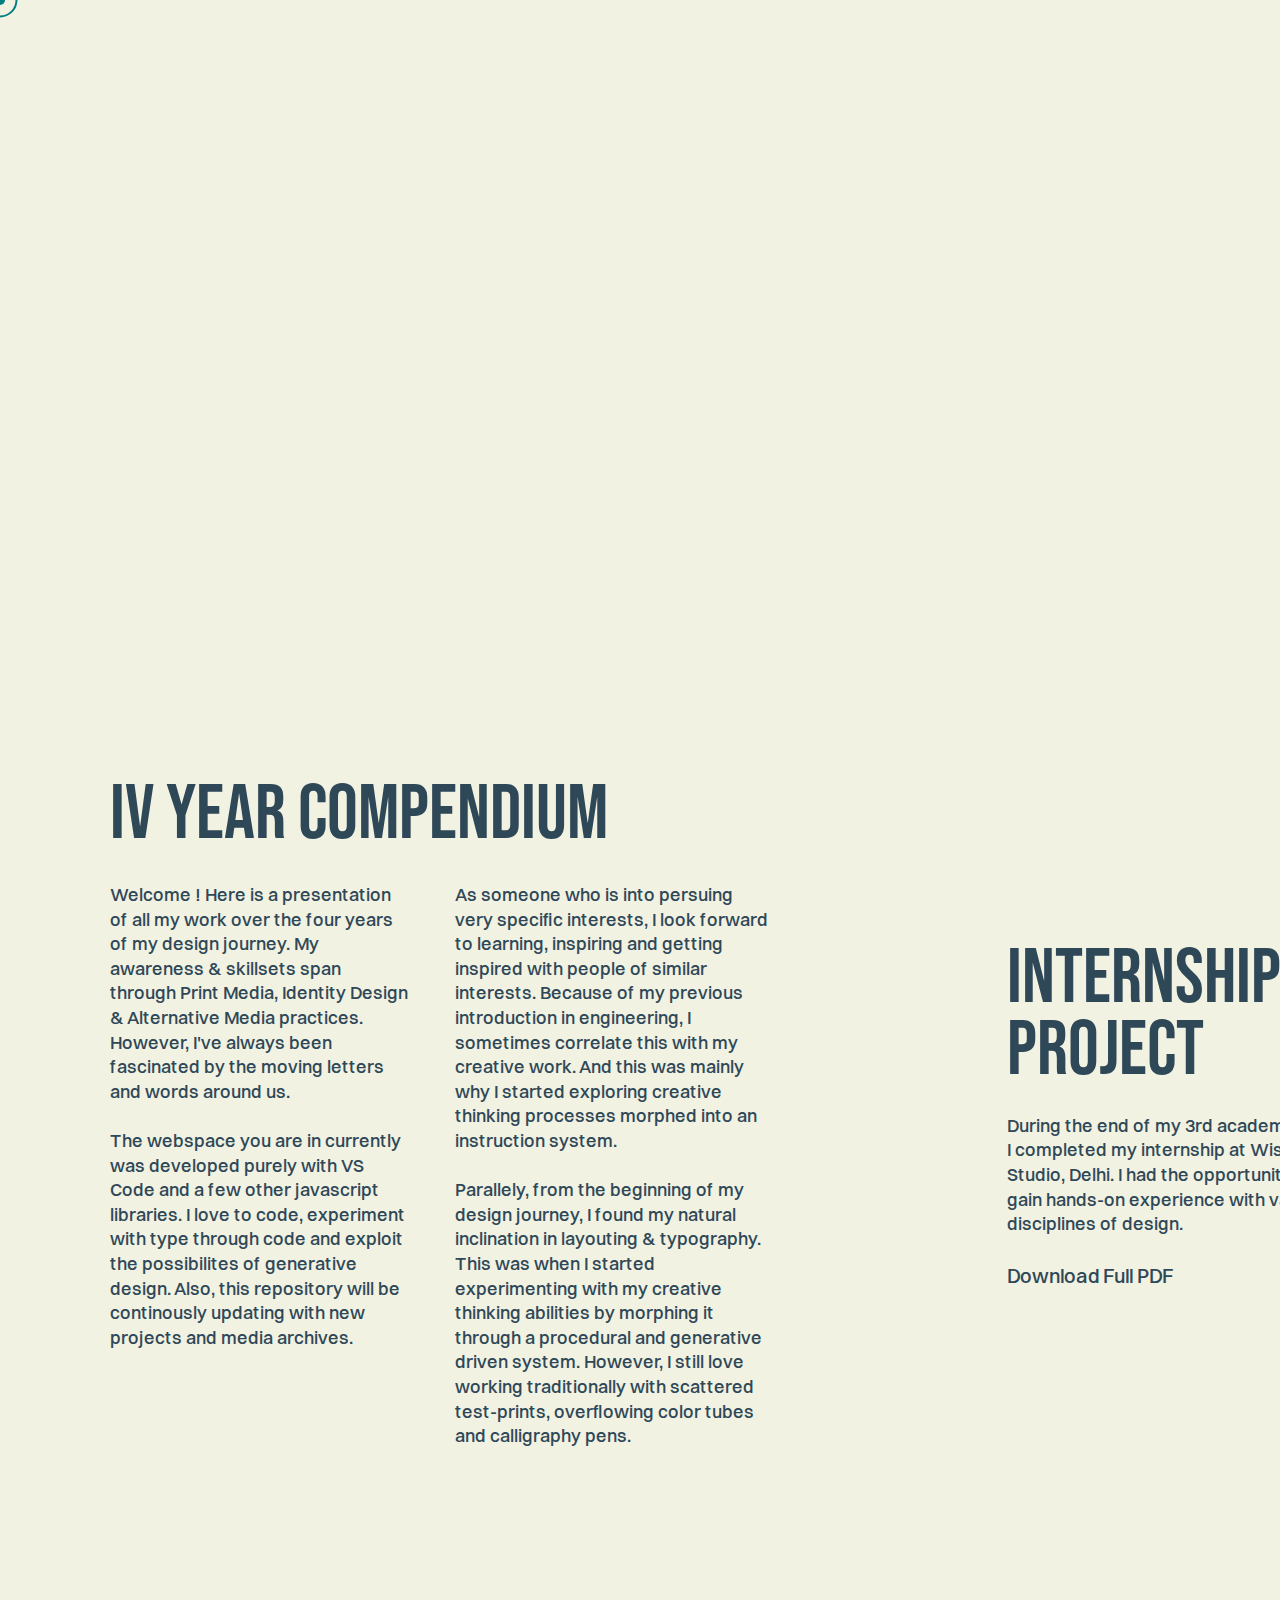
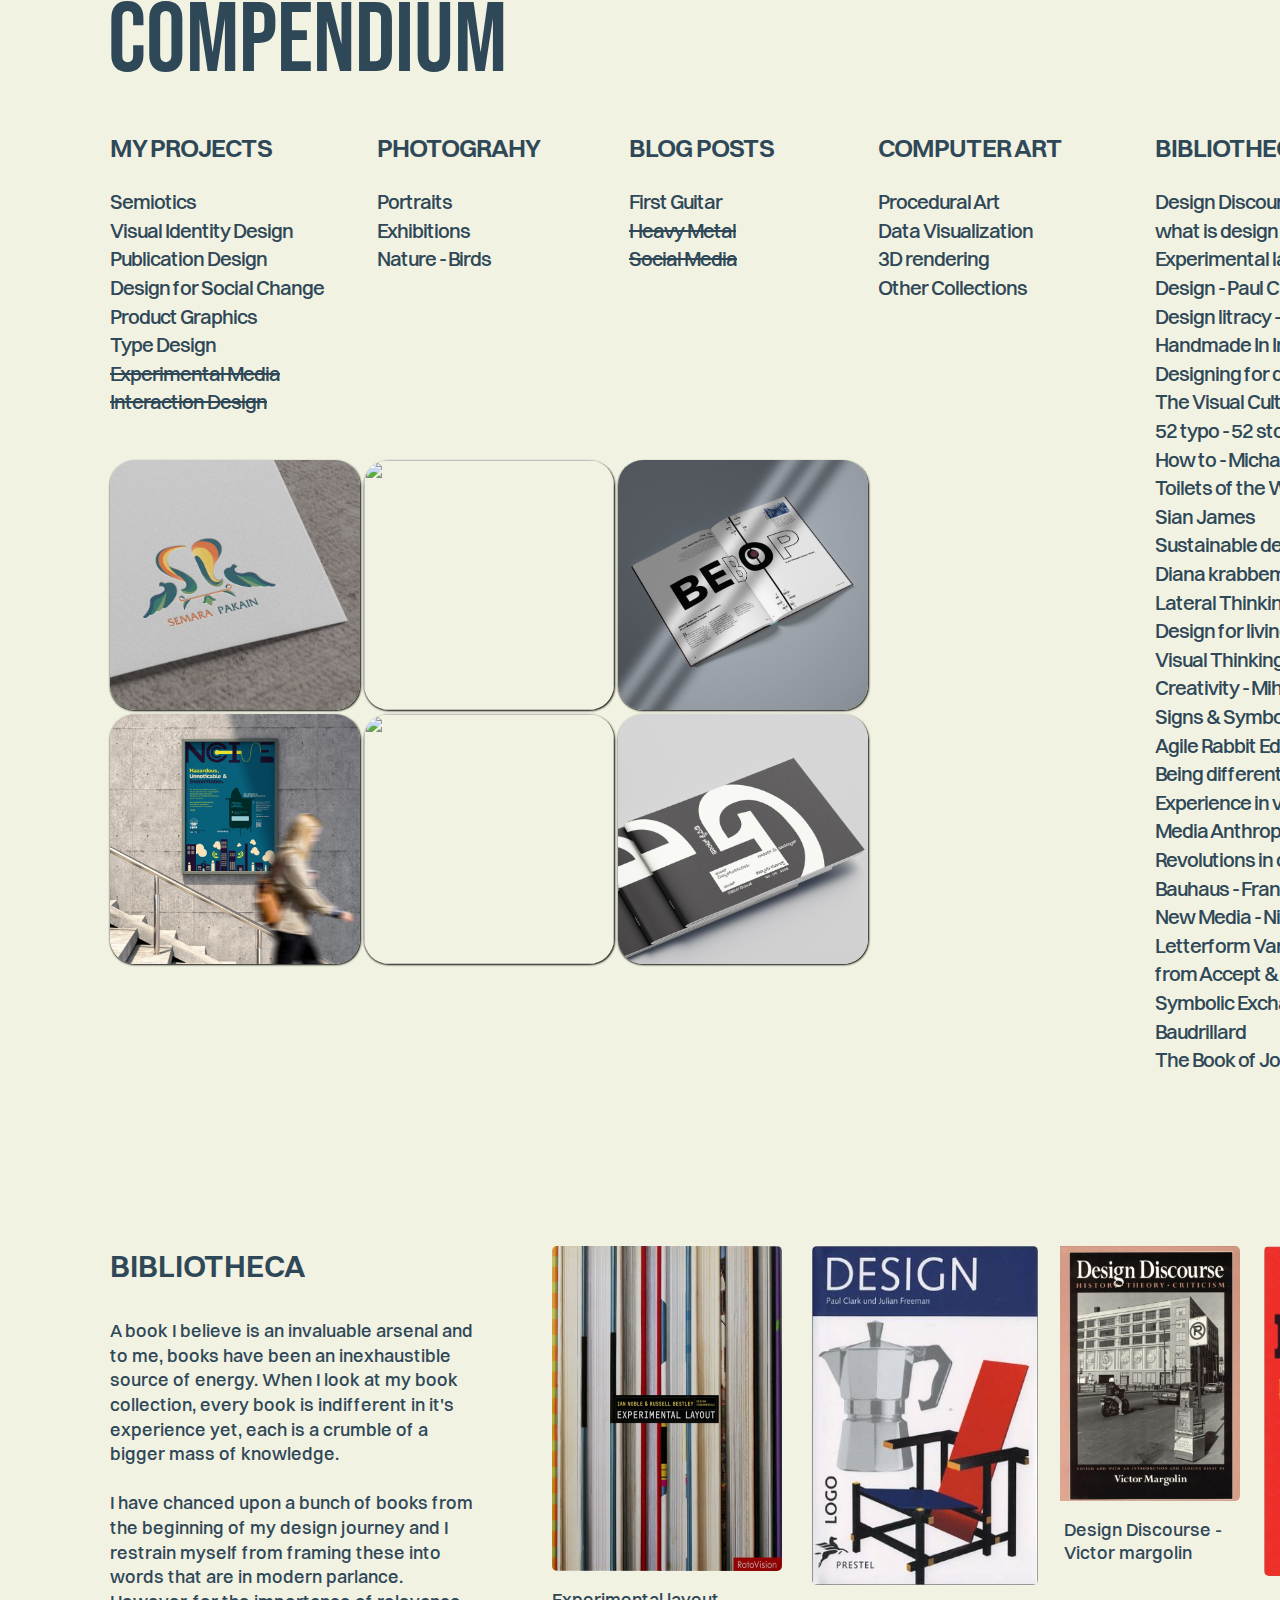
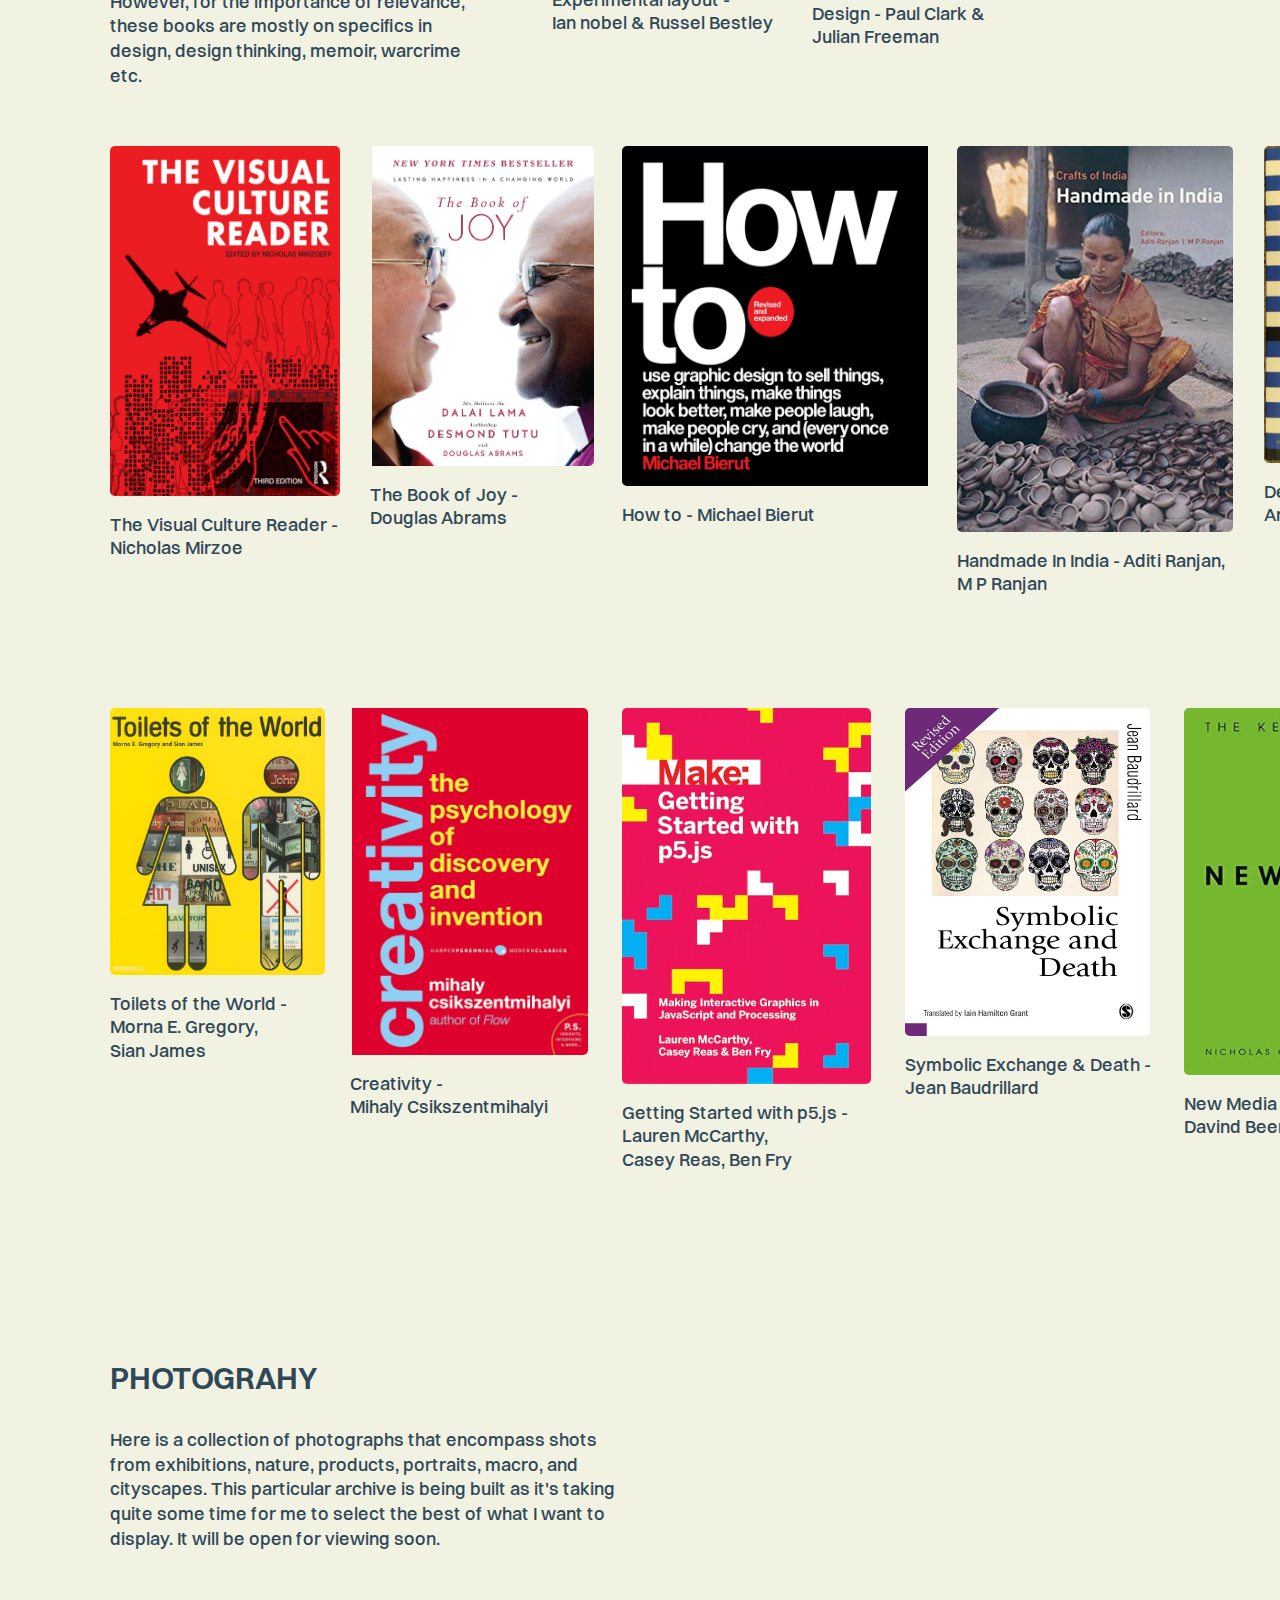
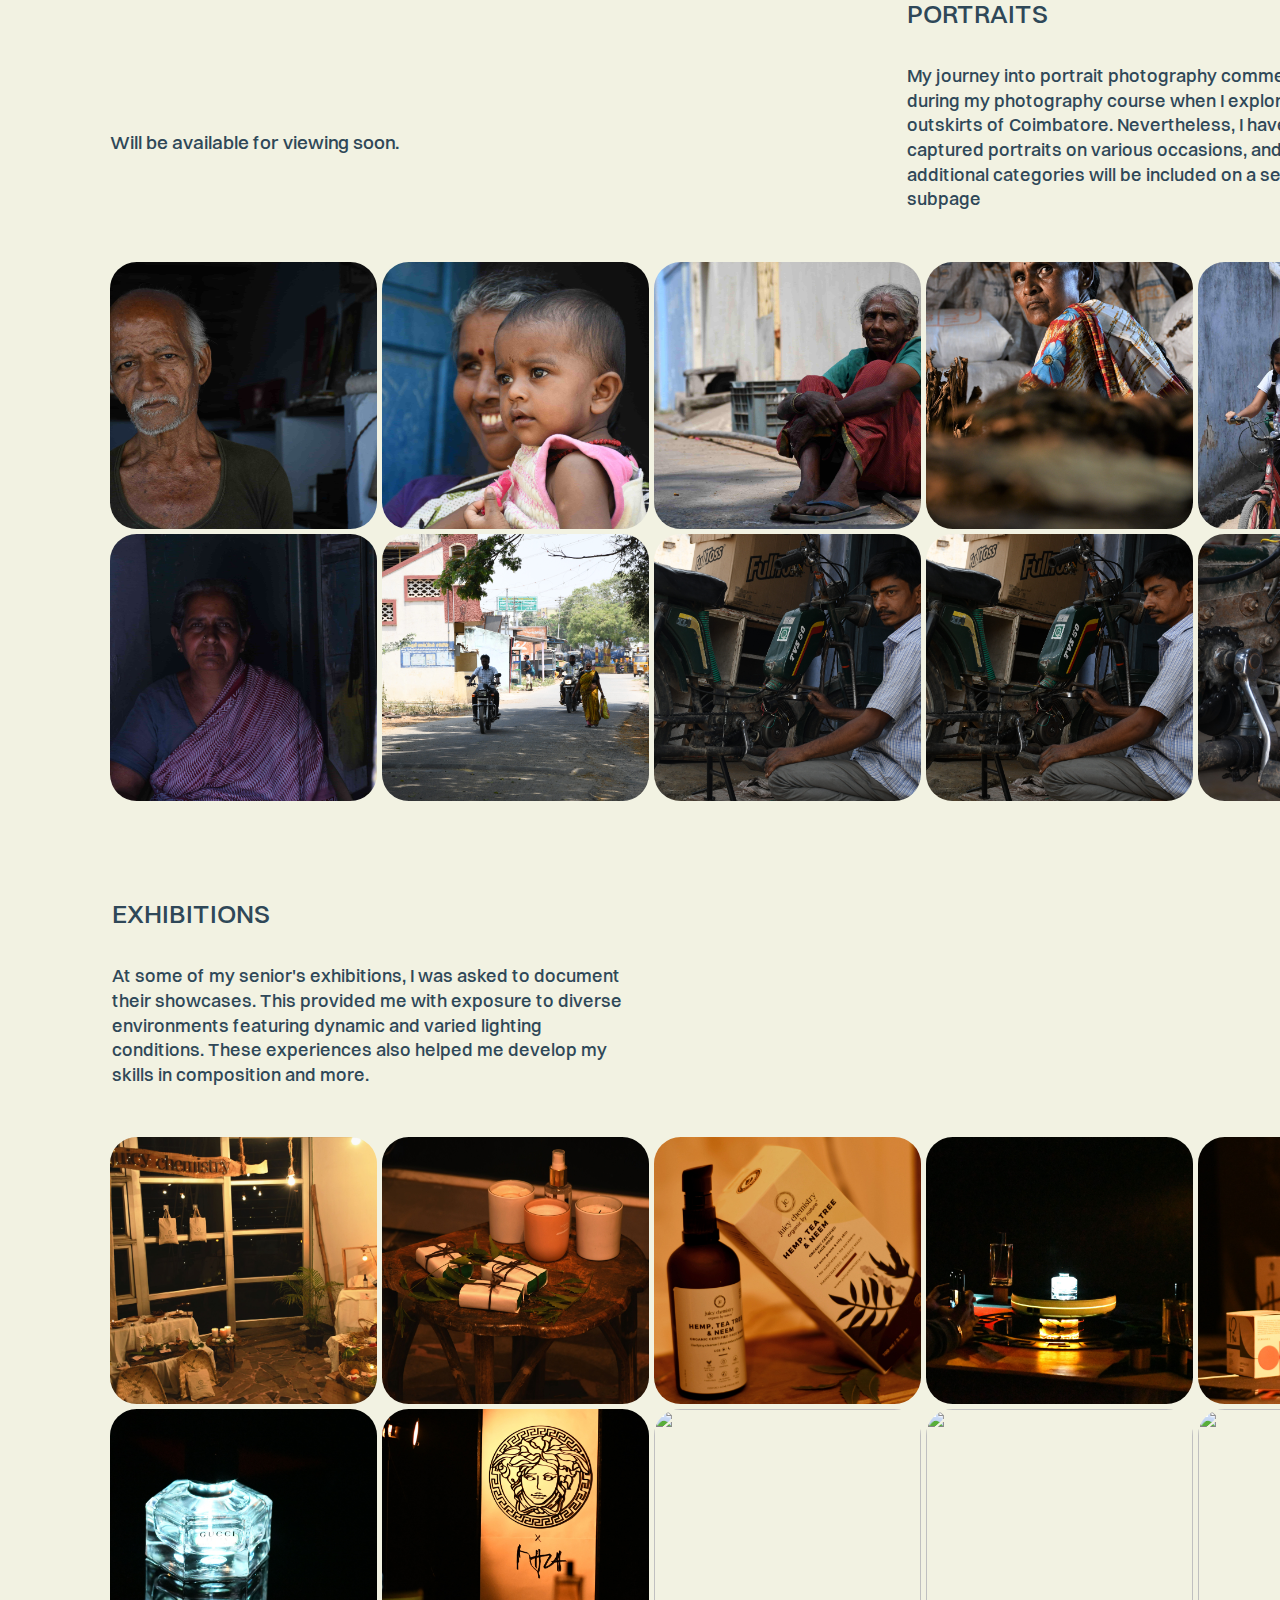
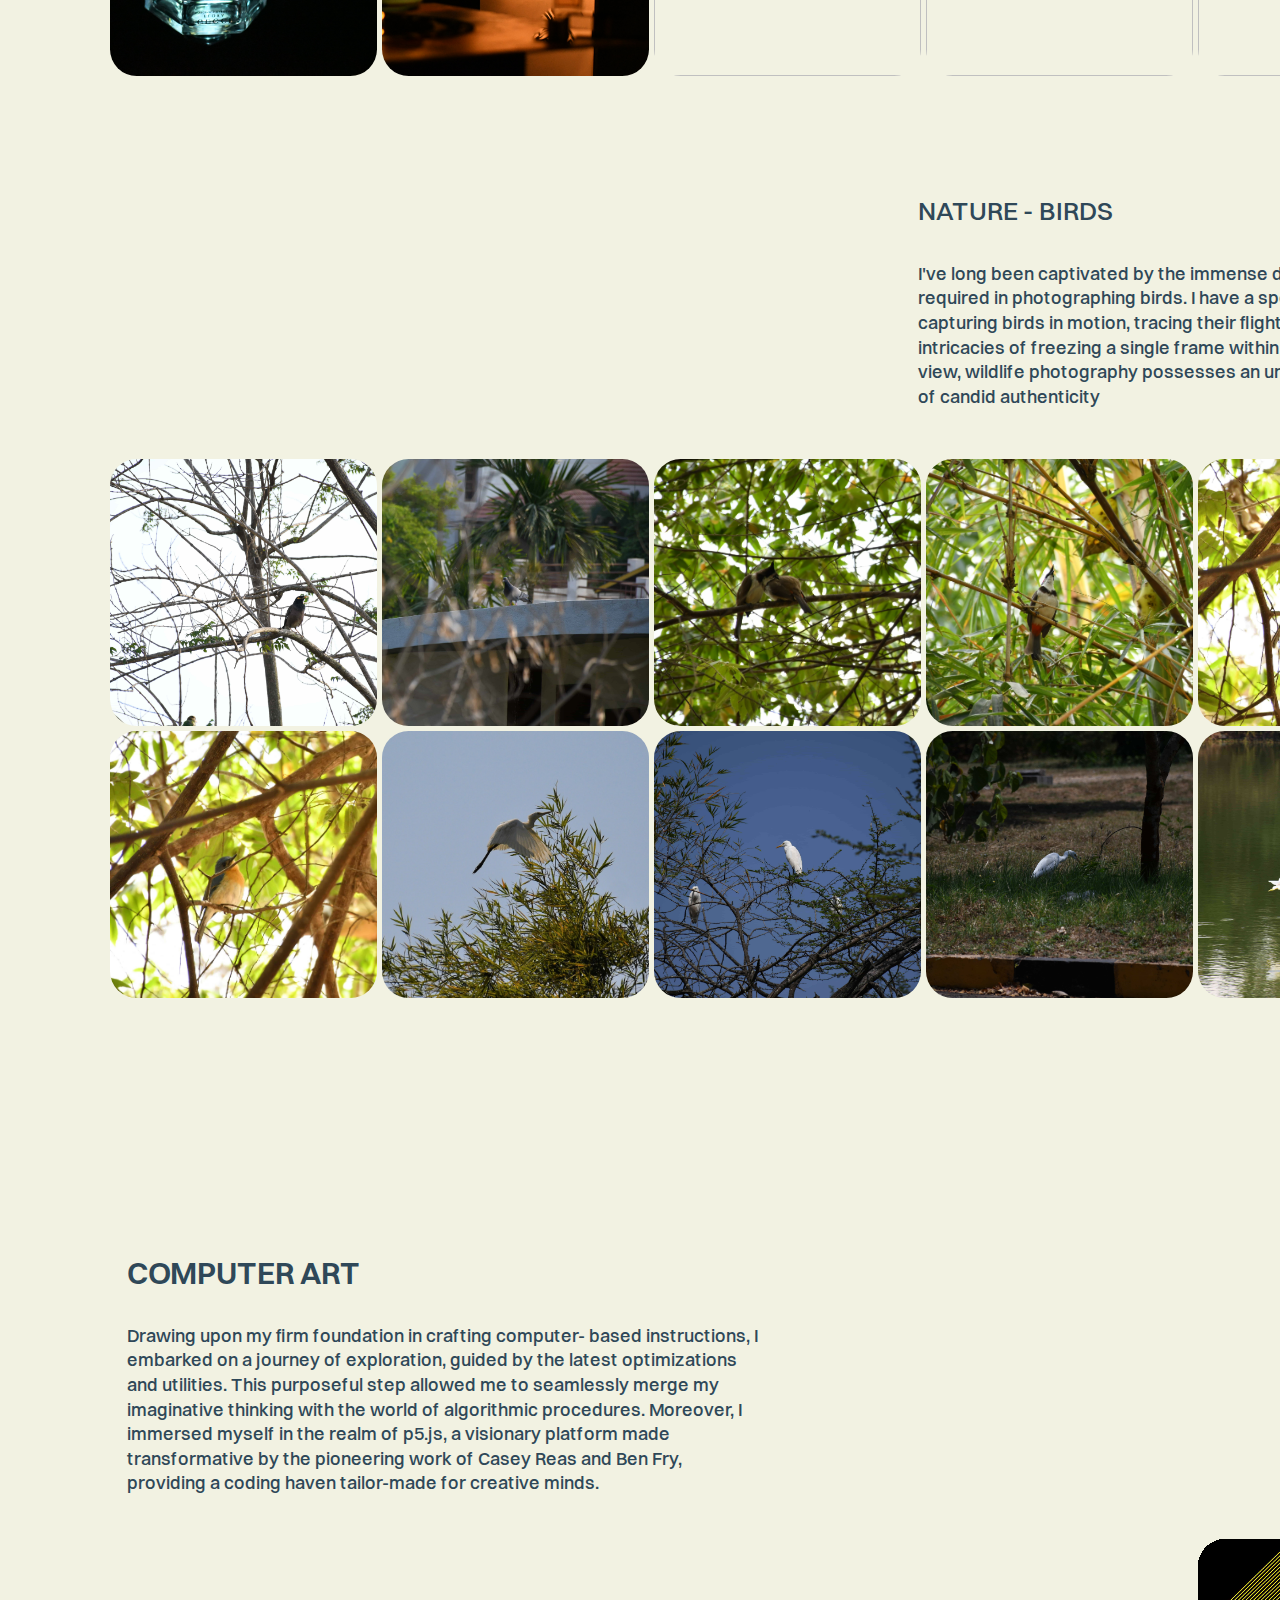
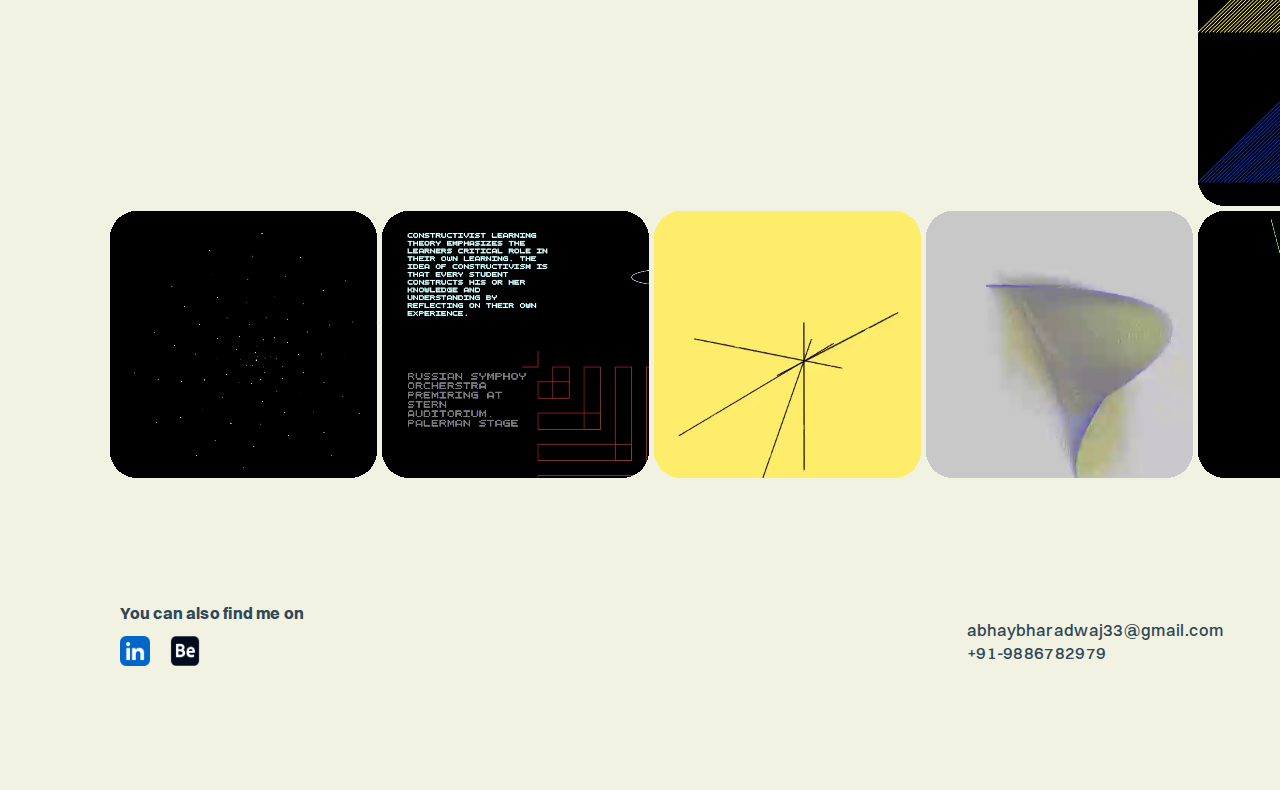
==== index.html @ 90c38d6e "gumroad" ====
<!DOCTYPE html>
<html lang="en" class="lenis lenis-smooth">
<head>
    <meta charset="UTF-8">
    <meta name="viewport" content="width=device-width, initial-scale=1.0">
    <script type = "text/javascript" src = "/oldroom/libraries/p5.min.js"></script>
    <script type = "text/javascript" src = "/oldroom/libraries/p5.gui.js"></script>
    <script type = "text/javascript" src = "/oldroom/libraries/p5.js"></script>
    <link rel="preconnect" href="https://fonts.googleapis.com">
    <link rel="stylesheet" href="styles.css">
    <link rel="preconnect" href="https://fonts.gstatic.com" crossorigin>
    <link href="https://fonts.googleapis.com/css2?family=Oswald:wght@200&display=swap" rel="stylesheet">
    <link href="https://fonts.googleapis.com/css2?family=JetBrains+Mono:wght@300&display=swap" rel="stylesheet">
    <link rel="preconnect" href="https://fonts.googleapis.com">
    <link rel="preconnect" href="https://fonts.gstatic.com" crossorigin>
    <link href="https://fonts.googleapis.com/css2?family=Oswald&family=Quicksand:wght@400&display=swap" rel="stylesheet">    
    <link rel="preconnect" href="https://fonts.googleapis.com">
    <link rel="preconnect" href="https://fonts.gstatic.com" crossorigin>
    <link href="https://fonts.googleapis.com/css2?family=Source+Code+Pro:wght@400&display=swap" rel="stylesheet">
    <link href="https://fonts.googleapis.com/css2?family=Bebas+Neue&display=swap" rel="stylesheet">
    <link rel="preconnect" href="https://fonts.googleapis.com">
    <link rel="preconnect" href="https://fonts.gstatic.com" crossorigin>
    <link href="https://fonts.googleapis.com/css2?family=Abel&display=swap" rel="stylesheet">
    <link rel="preconnect" href="https://fonts.googleapis.com">
    <link rel="preconnect" href="https://fonts.gstatic.com" crossorigin>
    <link href="https://db.onlinewebfonts.com/c/05663321f7477456a65e0c363c777377?family=Avenir+35+Light" rel="stylesheet" type="text/css"/>
    <link href="https://fonts.googleapis.com/css2?family=Montserrat&display=swap" rel="stylesheet">
   <!-- <script src="https://cdnjs.cloudflare.com/ajax/libs/gsap/3.12.2/gsap.min.js"></script> -->
   <!-- <script src="https://cdnjs.cloudflare.com/ajax/libs/gsap/3.12.2/ScrollTrigger.min.js"></script> -->
   <!-- <script src="https://unpkg.com/split-type"></script> -->
  <!--  <script src="/advance.js"></script> -->
   
  <script src="https://cdnjs.cloudflare.com/ajax/libs/gsap/3.12.2/gsap.min.js" integrity="sha256-78hcfrFBgZcXzaADNISoSxyJDROwLjVaL+x51CSyDno=" crossorigin="anonymous"></script>
  <script src="https://cdnjs.cloudflare.com/ajax/libs/gsap/3.12.2/ScrollTrigger.min.js" integrity="sha256-ZfbBN0iwyNj56r0Dc6EwrCk7Pxa/NKqpRtlTmANyuTI=" crossorigin="anonymous"></script>
  <script src="https://unpkg.com/split-type@0.3.3/umd/index.min.js" integrity="sha256-OmZnkcU7M8z8C9pRsfZoP8drNRQOxQYPPGvI1ann+7Q=" crossorigin="anonymous"></script>
  <script src="https://cdn.jsdelivr.net/gh/studio-freight/lenis@1.0.19/bundled/lenis.min.js" integrity="sha384-1WGQkFnxW1xGT/hA+gFwSPtqEcYgEcv19oBIue7bnFPZo4zeeFhqBLWXwL7IBkY9" crossorigin="anonymous"></script>
  <script src="/oldroom/pageLayout.js"></script>
<!--<script src="/crosshair.js"></script> -->
    <title>oldroom</title>
    <link rel="website icon" type="png" href="Images/webicon4.png">
</head>
<body>
<!-- <script src="/crosshair.js"></script> -->
 <!-- <script src = "pageLayout.js"></script> -->
 <div class="cursor-dot"></div>
 <div class="cursor-outline"></div>
  <div class = "pre_container">
    <p class = "message">Under a spotlight, at the corner of my old room you will find,</p>
  <div class = "item">
    <p class = "header_content">Abhay V Bharadwaj</br>Studied at DJ Academy of Design</br></br>created on :</p>
    <p class = "header_content_next">15th August 2023.</p>
  <!--  <img class = "social_media_1" src = "/Images/linkedin-logo.png"> -->
  <!--  <img class = "social_media_2" src = "/Images/Behance-Logo.png"> -->
  </div>
</div>
    <div class="data-lenis-prevent">
      <!-- <div class ="item"><p>created on 14th August, 2023.</p></div> -->
     <div class ="item">
      <p>IV YEAR COMPENDIUM</p>
     </div>
     <div class = "item">
      <p></p>
    </div>
  <div class = "item">
     <p class="para1">Welcome ! Here is a presentation of all my work over the four years of my design journey. My awareness &
      skillsets span through Print Media, Identity Design & Alternative Media practices. However, I've always been fascinated by the 
      moving letters and words around us.</br></br>The webspace you are in currently was developed purely with VS Code and a few other javascript
      libraries. I love to code, experiment with type through code and exploit the possibilites of 
      generative design. Also, this repository will be continously updating with new projects and media archives.</p>
      <p class="para2">As someone who is into persuing very specific interests, I look forward to learning, inspiring and getting inspired with people of similar interests.
        Because of my previous introduction in engineering, I sometimes correlate this with my creative work. And this was mainly why I started 
        exploring creative thinking processes morphed into an instruction system.</br></br> Parallely, from the beginning of my design journey, I found my natural inclination in layouting & typography.
        This was when I started experimenting with my creative thinking abilities by morphing it through a procedural and generative driven system. However, I still love 
        working traditionally with scattered test-prints, overflowing color tubes and calligraphy pens.   
      </p>
     </div>
     <div class = "item">
      <p class="heading">INTERNSHIP PROJECT</br></p>
      <p class="bodie">During the end of my 3rd academic year, I completed my 
        internship at Wishbox Studio, Delhi. I had the opportunity to gain 
        hands-on experience with various disciplines of design.</br></br></p>
      <a class="download_internship" href="documents/INTERNSHIP-REPORT.pdf" download="/documents/INTERNSHIP-REPORT">
       <p class="downloaded">Download Full PDF</p> 
      </a>
    </div>
  </div>
 
  <div class="repository">
    <p class="reposit">COMPENDIUM <div id="anchor1"></div><div id="flawless"></div>
    </div>
  </div>
  <div class="trim">
   <div class="trimmer">
    <p><a class="styling" href="/My Projects/my_projects.html"style="text-decoration: none">MY PROJECTS</p>
      <div class="undermenu">
        <p><a class="semi" href="/oldroom/My Projects/my_projects.html" style="text-decoration: none;">Semiotics</a></p>
        <p><a class="semi" href="/oldroom/My Projects/visual_identity.html" style="text-decoration: none;">Visual Identity Design</a></p>
        <p><a class="semi" href="/oldroom/My Projects/publication.html" style="text-decoration: none;">Publication Design</a></p>
        <p><a class="semi" href="/oldroom/My Projects/dsc.html" style="text-decoration: none;">Design for Social Change</a></p>
        <p><a class="semi" href="/oldroom/My Projects/productgraphics.html" style="text-decoration: none;">Product Graphics</a></p>
        <p><a class="semi" href="/oldroom/My Projects/typedesign.html" style="text-decoration: none;">Type Design</a></p>
        <p><a class="semii" href="semiotics.html" style="text-decoration: none;"><s>Experimental Media</s></a></p>
        <p><a class="semii" href="semiotics.html" style="text-decoration: none;"><s>Interaction Design</s></a></p>
        <p></br></br></p>
      </div>
      <div class="tileselector">
        <div class="tile">
          <a href="/oldroom/My Projects/my_projects.html#semiotically">
          <img class="marble" src="Images/flow2-min.jpg" width="250px" height="250px">
        </a>
        </div>
        <div class="tile">
          <a href="/oldroom/My Projects/visual_identity.html#harbour1">
          <img class="marble" src="Images/innerzoom.png" width="250px" height="250px">
        </a>
        </div>
        <div class="tile">
          <a href="/oldroom/My Projects/publication.html#turnover">
            <img class="marble" src="Images/Vertical-catalogue-mockup-04.jpg" width="250px" height="250px">
          </a>
        </div>
        <div class="tile">
          <a href="/oldroom/My Projects/dsc.html#impact">
            <img class="marble" src="Images/FOR_WEBSITE_STATIC.jpg" width="250px" height="250px">
          </a>
        </div>
        <div class="tile">
          <a href="/oldroom/My Projects/productgraphics.html#slender">
            <img class="marble" src="Images/16-min.jpg" width="250px" height="250px">
          </a>
        </div>
        <div class="tile">
          <a href="/oldroom/My Projects/typedesign.html#current">
            <img class="marble" src="Images/coverpage.jpg" width="250px" height="200px">
          </a>
        </div>
       </div>
   </div>
 
  <div class="trimmer">
    <p><a class="styling1" href="/oldroom/My Projects/my_projects.html" style="text-decoration: none;">PHOTOGRAHY</p></a>
      <div class="undermenu1">
        <p><a class="semi1" href="/oldroom/My Projects/index.html#downer" style="text-decoration: none;">Portraits</a></p>
        <p><a class="semi1" href="/oldroom/My Projects/index.html#downerr" style="text-decoration: none;">Exhibitions</a></p>
        <p><a class="semi1" href="/oldroom/My Projects/index.html#downerrr" style="text-decoration: none;">Nature - Birds</a></p>
        <p></br></br> </br></p>
      </div>
  </div>
 <div class="trimmer">
  <p class="styling2"><!--<a class="styling2" href="my_projects.html" style="text-decoration: none;">-->BLOG POSTS</p></a>
  <div class="undermenu2">
    <p><a class="semi2" href="https://abhaybharadwaj33.wixsite.com/website/post/starting-out-from-scratch" style="text-decoration: none;">First Guitar</a></p>
    <p><!--<a class="semi2" href="semiotics.html" style="text-decoration: none;">--><s>Heavy Metal</s></a></p>
    <p><!--<a class="semi2" href="semiotics.html" style="text-decoration: none;">--><s>Social Media</s></a></p>
    <p></br></br> </br></p>
  </div>
</div>
<div class="trimmer">
  <p><a class="styling3" href="/oldroom/My Projects/my_projects.html" style="text-decoration: none;">COMPUTER ART</p></a>
  <div class="undermenu3">
    <p><a class="semi3" href="/oldroom/My Projects/index.html#scratch" style="text-decoration: none;">Procedural Art</a></p>
    <p><a class="semi3" href="/oldroom/My Projects/index.html#scratch" style="text-decoration: none;">Data Visualization</a></p>
    <p><a class="semi3" href="/oldroom/My Projects/index.html#scratch" style="text-decoration: none;">3D rendering</a></p>
    <p><a class="semi3" href="/oldroom/My Projects/index.html#scratch" style="text-decoration: none;">Other Collections</a></p>
    <p></br></br></br></p>
  </div>
</div>
<div class="trimmer">
  <p><a class="styling4" href="https://books.google.co.in/books?uid=113406525933725353799&as_coll=1001&source=gbs_lp_bookshelf_list&sort=dateEdit"target="_blank" style="text-decoration: none;">BIBLIOTHECA</p></a>
  <div class="undermenu4">
    <p><a class="semi4" href="https://www.google.co.in/books/edition/_/OB5pPtGQuZgC?hl=en&gbpv=1" target="_blank" style="text-decoration: none;">Design Discourse - Victor Margolin</a></p>
    <p><a class="semi4" href="semiotics.html" style="text-decoration: none;"> what is design ? - Makarand Kulkarni</a></p>
    <p><a class="semi4" href="https://app.thestorygraph.com/books/ce05990d-aa23-49e9-abf8-9e0bdfcb91e5" style="text-decoration: none;">Experimental layout - Ian nobel & Russel</a></p>
    <p><a class="semi4" href="https://archive.org/details/designcrashcours0000clar" style="text-decoration: none;">Design - Paul Clark & Julian Freeman</a></p>
    <p><a class="semi4" href="https://www.google.co.in/books/edition/Design_Literacy/KjmCDwAAQBAJ?hl=en&gbpv=1&printsec=frontcover" style="text-decoration: none;">Design litracy - Steven Heller</a></p>
    <p><a class="semi4" href="https://issuu.com/mapin/docs/handmade_in_india" style="text-decoration: none;">Handmade In India - Aditi Ranjan & M P Ranjan</a></p>
    <p><a class="semi4" href="https://www.google.co.in/books/edition/The_Visual_Culture_Reader/1Oabgpg7LcAC?hl=en&gbpv=1&printsec=frontcover" style="text-decoration: none;">Designing for design - Kevin Neumann</a></p>
    <p><a class="semi4" href="https://www.designiq.cz/en/portfolio/52typo" style="text-decoration: none;">The Visual Culture Reader - Nicholas Mirzoe</a></p>
    <p><a class="semi4" href="https://bibliografik.com/blog/how-to" style="text-decoration: none;">52 typo - 52 stories on type, typography</a></p>
    <p><a class="semi4" href="https://www.crunite.net/how-to-by-michael-bierut-a-review/" style="text-decoration: none;">How to - Michael Bierut</a></p>
    <p><a class="semi4" href="https://thomas-crapper.com/product/toilets-of-the-world/" style="text-decoration: none;">Toilets of the World - Morna E. Gregory & <br/>Sian James</a></p>
    <p><a class="semi4" href="https://perimeterdistribution.com/Michiel-Schwarz-and-Diana-Krabbendam-Sustainist-Design-Guide" style="text-decoration: none;">Sustainable design guide - Michiel Schwarz,<br />Diana krabbemdam</a></p>
    <p><a class="semi4" href="https://www.google.co.in/books/edition/Lateral_Thinking/wOJD2-Pfm-0C?hl=en&gbpv=1&printsec=frontcover" style="text-decoration: none;">Lateral Thinking - Edward de Bono</a></p>
    <p><a class="semi4" href="https://www.domusweb.it/en/design/2004/12/13/josef-and-anni-albers-designs-for-living.html" style="text-decoration: none;">Design for living - Josef, Anni Albers</a></p>
    <p><a class="semi4" href="https://www.google.co.in/books/edition/Visual_Thinking/Gj_4qfct89YC?hl=en&gbpv=1&printsec=frontcover" style="text-decoration: none;">Visual Thinking - Rudolf Arnheim</a></p>
    <p><a class="semi4" href="https://www.google.co.in/books/edition/Creativity/aci_Ea4c6woC?hl=en&gbpv=1&printsec=frontcover" style="text-decoration: none;">Creativity - Mihaly Csikszentmihalyi</a></p>
    <p><a class="semi4" href="https://www.fishpond.ae/Books/Signs-and-Symbols-Pepin-Van-Roojen-Pepin-Press/9789057680557" style="text-decoration: none;">Signs & Symbols - The Pepin Press,</br> Agile Rabbit Edition</a></p>
    <p><a class="semi4" href="https://beingdifferentbook.com/" style="text-decoration: none;">Being different - Rajiv Malhotra</a></p>
    <p><a class="semi4" href="https://archive.org/details/experiencesinvis0000mcki/page/n5/mode/2up" style="text-decoration: none;">Experience in visual thinking - Robert H Mckim</a></p>
    <p><a class="semi4" href="https://www.google.co.in/books/edition/Media_Anthropology/-QZzAwAAQBAJ?hl=en&gbpv=1&printsec=frontcover" style="text-decoration: none;">Media Anthropology - Rothenbuhler, Coman</a></p>
    <p><a class="semi4" href="https://www.google.co.in/books/edition/Revolutions_in_Communication/ZIjICgAAQBAJ?hl=en&gbpv=1&printsec=frontcover" style="text-decoration: none;">Revolutions in communication - Bill Kovak</a></p>
    <p><a class="semi4" href="https://thamesandhudson.com/bauhaus-world-of-art-9780500204627" style="text-decoration: none;">Bauhaus - Frank Whitford</a></p>
    <p><a class="semi4" href="https://www.google.co.in/books/edition/New_Media/2F-tAwAAQBAJ?hl=en&gbpv=1&printsec=frontcover" style="text-decoration: none;">New Media - Nicholas Gane & David Beer</a></p>
    <p><a class="semi4" href="https://letterformvariations.com/book" style="text-decoration: none;">Letterform Variations - Nigel Cottier,<br /> from Accept & Proceed</a></p>
    <p><a class="semi4" href="https://www.google.co.in/books/edition/Symbolic_Exchange_and_Death/7Ji_DQAAQBAJ?hl=en&gbpv=1&printsec=frontcover" style="text-decoration: none;">Symbolic Exchange and Death - Jean Baudrillard</a></p>
    <p><a class="semi4" href="https://www.google.co.in/books/edition/The_Book_of_Joy_The_Sunday_Times_Bestsel/iweGDAAAQBAJ?hl=en&gbpv=1&printsec=frontcover" style="text-decoration: none;">The Book of Joy - Douglas Abrams</a></p>
    <p></br></br> </br></p>
  </div>
</div>
</div>
<div class="BIBLIOTHECA">
  <div class="adaptation"><!--1-->
    <p class="yetihead">BIBLIOTHECA</p>
    <p class="brighton">A book I believe is an invaluable arsenal and to me, books have been an inexhaustible source 
      of energy. When I look at my book collection, every book is indifferent in it's experience yet, each is a crumble 
       of a bigger mass of knowledge.<br/><br/> I have chanced upon a bunch of books from the beginning of 
       my design journey and I restrain myself from framing these into words that are in modern parlance. 
       However, for the importance of relevance, these books are mostly on specifics in design, design 
       thinking, memoir, warcrime  etc.</p>
  </div>
  <div class="adaptation"> <!--2-->
    <a class="jagger" href="https://app.thestorygraph.com/books/ce05990d-aa23-49e9-abf8-9e0bdfcb91e5" target="_blank" style="text-decoration: none;">
      <img class="victor image1" src="Images/books/b.jpg">
    </a>
    <p class="imginfo">Experimental layout - <br/>Ian nobel & Russel Bestley</p>
  </div>
  <div class="adaptation"> <!--3-->
    <a class="jagger1" href="https://archive.org/details/designcrashcours0000clar" target="_blank" style="text-decoration: none;">
    <img class="victor image2" src="Images/books/c.jpg">
    </a>
    <p class="imginfo1">Design - Paul Clark & <br />Julian Freeman</p>
  </div>
  <div class="adaptation"> <!--4-->
    <a class="jagger2" href="https://www.google.co.in/books/edition/Design_Discourse/OB5pPtGQuZgC?hl=en&gbpv=1&printsec=frontcover" target="_blank" style="text-decoration: none;">
    <img class="victor image3" src="Images/books/a.png">
  </a>
    <p class="imginfo2">Design Discourse -<br/> Victor margolin</p>
  </div>
  <div class="adaptation"> <!--5-->
    <a class="jagger3" href="https://www.google.co.in/books/edition/Lateral_Thinking/wOJD2-Pfm-0C?hl=en&gbpv=1&printsec=frontcover"target="_blank" style="text-decoration: none;">
    <img class="victor image4" src="Images/books/q.png">
  </a>
    <p class="imginfo3">Lateral Thinking -<br/> Edward de Bono</p>
  </div>
  <div class="adaptation"> <!--6-->
    <a class="jagger4" href="https://www.google.co.in/books/edition/The_Visual_Culture_Reader/1Oabgpg7LcAC?hl=en&gbpv=1&printsec=frontcover"target="_blank" style="text-decoration: none;">
    <img class="victor image5" src="Images/books/e.jpg">
  </a>
    <p class="imginfo4">The Visual Culture Reader -<br/> Nicholas Mirzoe</p>
  </div>
  <div class="adaptation"> <!--7-->
    <a class="jagger5" href="https://www.google.co.in/books/edition/The_Book_of_Joy_The_Sunday_Times_Bestsel/iweGDAAAQBAJ?hl=en&gbpv=1&printsec=frontcover"target="_blank" style="text-decoration: none;">
    <img class="victor image6" src="Images/books/n.png">
  </a>
    <p class="imginfo5">The Book of Joy - <br/> Douglas Abrams</p>
  </div>
  <div class="adaptation"> <!--8-->
    <a class="jagger6" href="https://www.crunite.net/how-to-by-michael-bierut-a-review/"target="_blank" style="text-decoration: none;">
    <img class="victor image7" src="Images/books/g.jpg">
  </a>
    <p class="imginfo6">How to - Michael Bierut</p>
  </div>
  <div class="adaptation"> <!--9-->
    <a class="jagger6" href="https://issuu.com/mapin/docs/handmade_in_india"target="_blank" style="text-decoration: none;">
    <img class="victor image8" src="Images/books/o.png">
    <p class="imginfo7">Handmade In India - Aditi Ranjan,<br> M P Ranjan</p></a>
  </div>
  <div class="adaptation"> <!--10-->
    <a class="jagger7" href="https://www.domusweb.it/en/design/2004/12/13/josef-and-anni-albers-designs-for-living.html"target="_blank" style="text-decoration: none;">
    <img class="victor image9" src="Images/books/i.jpg">
    <p class="imginfo8">Design for Living - Joseph,<br/>Annie Albers</p></a>
  </div>
  <div class="adaptation"> <!--11-->
    <a class="jagger8" href="https://thomas-crapper.com/product/toilets-of-the-world/"target="_blank" style="text-decoration: none;">
    <img class="victor image10" src="Images/books/p.png">
    <p class="imginfo9">Toilets of the World - <br/>Morna E. Gregory,<br/>Sian James</p></a>
  </div>
  <div class="adaptation"> <!--12-->
    <a class="jagger8" href="https://www.google.co.in/books/edition/Creativity/aci_Ea4c6woC?hl=en&gbpv=1&printsec=frontcover"target="_blank" style="text-decoration: none;">
    <img class="victor image11" src="Images/books/k.png">
    <p class="imginfo10">Creativity -<br/> Mihaly Csikszentmihalyi</p></a>
  </div>
  <div class="adaptation"> <!--13-->
    <a class="jagger9" href="https://www.google.co.in/books/edition/Getting_Started_with_p5_js/iP3GCgAAQBAJ?hl=en&gbpv=1&printsec=frontcover"target="_blank" style="text-decoration: none;">
    <img class="victor image12" src="Images/books/s.png">
    <p class="imginfo11">Getting Started with p5.js -<br/>Lauren McCarthy,<br/>Casey Reas, Ben Fry</p></a>
  </div>
  <div class="adaptation"> <!--14-->
    <a class="jagger10" href="https://www.fishpond.ae/Books/Signs-and-Symbols-Pepin-Van-Roojen-Pepin-Press/9789057680557"target="_blank" style="text-decoration: none;">
    <img class="victor image13" src="Images/books/m.png">
    <p class="imginfo12">Symbolic Exchange & Death - <br/> Jean Baudrillard</p></a>
  </div>
  <div class="adaptation"> <!--15-->
    <a class="jagger11" href="https://www.google.co.in/books/edition/New_Media/2F-tAwAAQBAJ?hl=en&gbpv=1&printsec=frontcover"target="_blank" style="text-decoration: none;">
    <img class="victor image14" src="Images/books/r.png">
    <p class="imginfo13">New Media - Nicholas Gane,<br />Davind Beer</p></a>
  </div>
</div>
<div class="imageography">
  <div class="album">
    <p class="glossy">PHOTOGRAHY</p>
    <p class="glossy1">Here is a collection of photographs that encompass shots 
      from exhibitions, nature, products, portraits, macro, and cityscapes. 
      This particular archive is being built as it's taking quite some time 
      for me to select the best of what I want to display. It will be open for
       viewing soon.</p>
    <p class="glossyly">Will be available for viewing soon.</p><div id="downer"></div>
  </div>
</div>
<div class="bannerflex">
  <div class="bearer">
    <p class="PORTRAITS">PORTRAITS</p>
    <p class="portraitbody">My journey into portrait photography commenced during 
      my photography course when I explored the outskirts of Coimbatore. Nevertheless, 
      I have captured portraits on various occasions, and additional categories will be 
      included on a separate subpage</p>
  </div>
</div>
<div class="imagegrid">
  <div class="squarecut">
    <img class="tiler" src="Images/photography/AVB_3253.JPG">
  </div>
  <div class="squarecut">
    <img class="tiler" src="Images/photography/AVB_3268.JPG">
  </div>
  <div class="squarecut">
    <img class="tiler" src="Images/photography/AVB_3288.JPG">
  </div>
  <div class="squarecut">
    <img class="tiler" src="Images/photography/AVB_3318 (2).JPG">
  </div>
  <div class="squarecut">
    <img class="tiler" src="Images/photography/AVB_3431.JPG">
  </div>
  <div class="squarecut">
    <img class="tiler" src="Images/photography/AVB_3470.JPG">
  </div>
  <div class="squarecut">
    <img class="tiler" src="Images/photography/AVB_3529.JPG">
  </div>
  <div class="squarecut">
    <img class="tiler" src="Images/photography/AVB_3535.JPG">
  </div>
  <div class="squarecut">
    <img class="tiler" src="Images/photography/AVB_3536.JPG">
  </div>
  <div class="squarecut">
    <img class="tiler" src="Images/photography/AVB_3540.JPG">
  </div>
  <div id="downerr"></div>
</div>
<div class="bannerflex1">
  <div class="bearer1">
    <p class="EXHIBITIONS">EXHIBITIONS</p>
    <p class="exhibitionbody">At some of my senior's exhibitions, I was asked to document their showcases. 
      This provided me with exposure to diverse environments featuring dynamic and varied 
      lighting conditions. These experiences also helped me develop my skills in composition 
      and more.</p>
  </div>
</div>
<div class="imagegrid1">
  <div class="squarecut1">
    <img class="tiler1" src="Images/photography/IMG_20211127_215418.jpg">
  </div>
  <div class="squarecut">
    <img class="tiler1" src="Images/photography/IMG_20211127_220039.jpg">
  </div>
  <div class="squarecut">
    <img class="tiler1" src="Images/photography/IMG_20211127_220714.jpg">
  </div>
  <div class="squarecut">
    <img class="tiler1" src="Images/photography/IMG_20211128_001456.jpg">
  </div>
  <div class="squarecut">
    <img class="tiler1" src="Images/photography/DSC_0220.JPG">
  </div>
  <div class="squarecut">
    <img class="tiler1" src="Images/photography/DSC_0241.JPG">
  </div>
  <div class="squarecut">
    <img class="tiler1" src="Images/photography/DSC_0257.JPG">
  </div>
  <div class="squarecut">
    <img class="tiler1" src="Images/photography/DSC_9744.JPG">
  </div>
  <div class="squarecut">
    <img class="tiler1" src="Images/photography/DSC_9760.JPG">
  </div>
  <div class="squarecut">
    <img class="tiler1" src="Images/photography/DSC_9777.JPG">
  </div>
  <div id="downerrr"></div>
</div>
<div class="bannerflexi">
  <div class="influencer">
    <p class="PORDUCTPHOTO">NATURE - BIRDS</p>
    <p class="productbody">I've long been captivated by the immense dedication and skill required in
       photographing birds. I have a special affinity for capturing birds in motion, tracing their flight 
       paths, and the intricacies of freezing a single frame within that motion. In my view, wildlife 
       photography possesses an unparalleled quality of candid authenticity
    </p>
  </div>
</div>
<div class="imagegrid2">
  <div class="squarecut2">
    <img class="tiler2" src="Images/photography/AVB_4310.JPG">
  </div>
  <div class="squarecut2">
    <img class="tiler2" src="Images/photography/AVB_4314.JPG">
  </div>
  <div class="squarecut2">
    <img class="tiler2" src="Images/photography/DSC_0938.jpg">
  </div>
  <div class="squarecut2">
    <img class="tiler2" src="Images/photography/DSC_0931.jpg">
  </div>
  <div class="squarecut2">
    <img class="tiler2" src="Images/photography/DSC_0960.jpg">
  </div>
  <div class="squarecut2">
    <img class="tiler2" src="Images/photography/DSC_0964.JPG">
  </div>
  <div class="squarecut2">
    <img class="tiler2" src="Images/photography/AVB_0918 (3)-.JPG">
  </div>
  <div class="squarecut2">
    <img class="tiler2" src="Images/photography/AVB_0925.JPG">
  </div>
  <div class="squarecut2">
    <img class="tiler2" src="Images/photography/AVB_1891.JPG">
  </div>
  <div class="squarecut2">
    <img class="tiler2" src="Images/photography/AVB_0295.JPG">
  </div>
  <div id="downerrr"></div>
</div>
<div class="imageography1">
  <div class="album">
    <p class="glossyy">COMPUTER ART</p>
    <div id="scratch"></div>
    <p class="glossy1y">Drawing upon my firm foundation in crafting computer-
      based instructions, I embarked on a journey of exploration, guided by 
      the latest optimizations and utilities. This purposeful step allowed me 
      to seamlessly merge my imaginative thinking with the world of algorithmic 
      procedures. Moreover, I immersed myself in the realm of p5.js, a 
      visionary platform made transformative by the pioneering work of Casey
       Reas and Ben Fry, providing a coding haven tailor-made for creative minds.
    </p>
  </div>
</div>
<div class="imagegrid3">
  <div class="squarecut3">
    <video class="tiler3" src="Videos/ezgif.com-gif-to-mp4.mp4" loop muted autoplay="autoplay" width="300px" height="300px"></video>
  </div>
  <div class="squarecut3">
    <video class="tiler3" src="Videos/snowfall.mp4" loop muted autoplay="autoplay" width="300px" height="300px"></video>
  </div>
  <div class="squarecut3">
    <video class="tiler3" src="Videos/wavetesting (1).mp4" loop muted autoplay="autoplay" width="300px" height="300px"></video>
  </div>
  <div class="squarecut3">
    <video class="tiler3" src="Videos/constructivist_100.mp4" loop muted autoplay="autoplay" width="300px" height="300px"></video>
  </div>
  <div class="squarecut3">
    <video class="tiler3" src="Videos/sinewave_pattern.mp4" loop muted autoplay="autoplay" width="300px" height="300px"></video>
  </div>
  <div class="squarecut3">
    <video class="tiler3" src="Videos/livewallpaper (6).mp4" loop muted autoplay="autoplay" width="300px" height="300px"></video>
  </div>
  <div class="squarecut3">
    <video class="tiler3" src="Videos/dddgasd.mp4" loop muted autoplay="autoplay" width="390px" height="390px"></video>
  </div>
  <div class="squarecut3">
    <video class="tiler3" src="Videos/CLOCKTICK.mp4" loop muted autoplay="autoplay" width="300px" height="300px"></video>
  </div>
  <div class="squarecut3">
    <video class="tiler3" src="Videos/vectorshape - Trim.mp4" loop muted autoplay="autoplay" width="300px" height="300px"></video>
  </div>
  <div class="squarecut3">
    <video class="tiler3" src="Videos/meanderingcow (2).mp4" loop muted autoplay="autoplay" width="300px" height="300px"></video>
  </div>
  <div id="downerrr"></div>
</div>
 <div class="footer">
  <div class="foot">
    <p class = "About_Me">You can also find me on</p>
    <div class="iconss">
      <div class="con">
        <a href="https://www.linkedin.com/in/abhay-v-bharadwaj-6ab538ba/" target="_blank">
          <img class = "linkedin-logo" src="Images/linkedin-logo.png" width="50px" height="50px">
        </a>
      </div>
        <a href="https://www.behance.net/abhaybharadwaj1/projects" target="_blank">
          <img class = "Behance-Logo" src="Images/Behance-Logo.png" width="50px" height="50px"></a>
    </div>
  </div>
  <div class="foot">
    <p class="emailid">abhaybharadwaj33@gmail.com</p>
    <p class="contact">+91-9886782979</p>
  </div>
 </div>
  <script>
gsap.registerPlugin(ScrollTrigger);
document.addEventListener('DOMContentLoaded', function() {
    const paragraphs = document.querySelectorAll('.para1, .para2, .header_content, .header_content_next');
    paragraphs.forEach((paragraph, index) => {
        gsap.from(paragraph, {
            opacity: 0,
            y: 70,
            scrollTrigger: {
                trigger: paragraph,
                start: 'top 76%',
                end: 'top 47%',
                scrub: true,
            },
        });
    });
    const paragraphss = document.querySelectorAll('.item:nth-of-type(1)');
    paragraphss.forEach((paragraph, index) => {
        gsap.from(paragraph, {
            opacity: 0,
            y: 50,
            scrollTrigger: {
                trigger: paragraph,
                start: 'top 76%',
                end: 'top 47%',
                scrub: true,
            },
        });
    });
    const drip = document.querySelectorAll('.reposit');
    drip.forEach((paragraph, index) => {
        gsap.from(paragraph, {
            opacity: 0,
            y: 70,
            scrollTrigger: {
                trigger: paragraph,
                start: 'top 80%',
                end: 'top 20%',
                scrub: true,
            },
        });
    });
    const coaster = document.querySelectorAll('.heading');
    coaster.forEach((paragraph, index) => {
        gsap.from(paragraph, {
            opacity: 0,
            y: 60,
            scrollTrigger: {
                trigger: paragraph,
                start: 'top 86%',
                end: 'top 47%',
                scrub: true,
            },
        });
    });
    const coasterr = document.querySelectorAll('.brighton');
    coasterr.forEach((paragraph, index) => {
        gsap.from(paragraph, {
            opacity: 0,
            y: 90,
            scrollTrigger: {
                trigger: paragraph,
                start: 'top 60%',
                end: 'top 30%',
                scrub: true,
            },
        });
    });
    const coasterrimgg = document.querySelectorAll('.jagger, .jagger1, .jagger2, .jagger3');
    coasterrimgg.forEach((paragraph, index) => {
        gsap.from(paragraph, {
            opacity: 0,
            y: 80,
            scrollTrigger: {
                trigger: paragraph,
                start: 'top 80%',
                end: 'top 30%',
                scrub: true,
            },
        });
    });
    const coasterrnxt = document.querySelectorAll('.jagger4, .jagger5, .jagger6, .jagger7');
    coasterrnxt.forEach((paragraph, index) => {
        gsap.from(paragraph, {
            opacity: 0,
            y: 80,
            scrollTrigger: {
                trigger: paragraph,
                start: 'top 80%',
                end: 'top 25%',
                scrub: true,
            },
        });
    });
    const coasterrnxttime = document.querySelectorAll('.jagger8, .jagger9, .jagger10, .jagger11');
    coasterrnxttime.forEach((paragraph, index) => {
        gsap.from(paragraph, {
            opacity: 0,
            y: 80,
            scrollTrigger: {
                trigger: paragraph,
                start: 'top 80%',
                end: 'top 25%',
                scrub: true,
            },
        });
    });
    const coasterrtag = document.querySelectorAll('.imginfo, .imginfo1, .imginfo2, .imginfo3');
    coasterrtag.forEach((paragraph, index) => {
        gsap.from(paragraph, {
            opacity: 0,
            y: 10,
            scrollTrigger: {
                trigger: paragraph,
                scrub: true,
            },
        });
    });
    const coasterrtagfurther = document.querySelectorAll('.imginfo4, .imginfo5, .imginfo6, .imginfo7, .imginfo8');
    coasterrtagfurther.forEach((paragraph, index) => {
        gsap.from(paragraph, {
            opacity: 0,
            y: 10,
            scrollTrigger: {
                trigger: paragraph,
                scrub: true,
            },
        });
    });
    const coasterrteas = document.querySelectorAll('.yetihead');
    coasterrteas.forEach((paragraph, index) => {
        gsap.from(paragraph, {
            opacity: 0,
            y: 60,
            scrollTrigger: {
                trigger: paragraph,
                start: 'top 80%',
                end: 'top 20%',
                scrub: true,
            },
        });
    });
    const paragraphs2 = document.querySelectorAll('.bodie');
    paragraphs2.forEach((paragraph, index) => {
        gsap.from(paragraph, {
            opacity: 0,
            y: 80,
            scrollTrigger: {
                trigger: paragraph,
                start: 'top 80%',
                end: 'top 60%',
                scrub: true,
            },
        });
    });
    const paragraphs22 = document.querySelectorAll('.downloaded');
    paragraphs22.forEach((paragraph, index) => {
        gsap.from(paragraph, {
            opacity: 0,
            y: 50,
            scrollTrigger: {
                trigger: paragraph,
                start: 'top 80%',
                end: 'top 60%',
                scrub: true,
            },
        });
    });
    const paragraphs_graphy = document.querySelectorAll('.glossy, .glossy1');
    paragraphs_graphy.forEach((paragraph, index) => {
        gsap.from(paragraph, {
            opacity: 0,
            y: 80,
            scrollTrigger: {
                trigger: paragraph,
                start: 'top 80%',
                end: 'top 60%',
                scrub: true,
            },
        });
    });
    const paragraphs_body = document.querySelectorAll('.PORTRAITS, .portraitbody');
    paragraphs_body.forEach((paragraph, index) => {
        gsap.from(paragraph, {
            opacity: 0,
            y: 80,
            scrollTrigger: {
                trigger: paragraph,
                start: 'top 80%',
                end: 'top 60%',
                scrub: true,
            },
        });
    });
    const paragraphs_grid = document.querySelectorAll('.imagegrid');
    paragraphs_grid.forEach((paragraph, index) => {
        gsap.from(paragraph, {
            opacity: 0,
            y: 80,
            scrollTrigger: {
                trigger: paragraph,
                start: 'top 70%',
                end: 'top 20%',
                scrub: true,
            },
        });
    });
    const rabbit = document.querySelectorAll('.trim');
    rabbit.forEach((paragraph, index) => {
        gsap.from(paragraph, {
            opacity: 0,
            y: 100,
            scrollTrigger: {
                trigger: paragraph,
                start: 'top 80%',
                end: 'top 20%',
                scrub: true,
            },
        });
    });
    const rabbiter = document.querySelectorAll('.tileselector');
    rabbiter.forEach((paragraph, index) => {
        gsap.from(paragraph, {
            opacity: 0,
            y: 100,
            scrollTrigger: {
                trigger: paragraph,
                start: 'top 80%',
                end: 'top 20%',
                scrub: true,
            },
        });
    });
    const giraffe = document.querySelectorAll('.video-grid');
    giraffe.forEach((paragraph, index) => {
        gsap.from(paragraph, {
            opacity: 0,
            y: 100,
            scrollTrigger: {
                trigger: paragraph,
                start: 'top 80%',
                end: 'top 20%',
                scrub: true,
            },
        });
    });
    const camel = document.querySelectorAll('.quickview');
    camel.forEach((paragraph, index) => {
        gsap.from(paragraph, {
            opacity: 0,
            y: 10,
            scrollTrigger: {
                trigger: paragraph,
                start: 'top 100%',
                end: 'top 5%',
                scrub: true,
            },
        });
    });
});
const cursorDot = document.querySelector(".cursor-dot");
const cursorOutline = document.querySelector(".cursor-outline");

window.addEventListener("mousemove", function (e) {
    const posX = e.clientX;
    const posY = e.clientY;

    cursorDot.style.left = `${posX}px`;
    cursorDot.style.top = `${posY}px`;

    cursorOutline.style.left = `${posX}px`;
    cursorOutline.style.top = `${posY}px`;

    cursorOutline.animate({
        left: `${posX}px`,
        top: `${posY}px`
    }, {duration: 400, fill: "forwards"})
});
// Lenis initialization and RAF function
const lenis = new Lenis();

lenis.on('scroll', (e) => {
    console.log(e);
});

function raf(time) {
    lenis.raf(time);
    requestAnimationFrame(raf);
}
// Start the requestAnimationFrame loop
raf();
</script>
</body> 
</html>
---- styles.css ----
*
{
    box-sizing: border-box;
    padding: 0;
    margin: 0;
}
body{

    line-height: 1.5;
    background-color: #f2f2e2;
    cursor: none;
     overflow-x: hidden;
    /* overflow-y: hidden; */
   /* background-color: #1b1b1b; */
}
html.lenis {
    height: auto;
  }
  
  .lenis.lenis-smooth {
    scroll-behavior: auto;
  }
  
  .lenis.lenis-smooth [data-lenis-prevent] {
    overscroll-behavior: contain;
  }
  
  .lenis.lenis-stopped {
    overflow: hidden;
  }
  
  .lenis.lenis-scrolling iframe {
    pointer-events: none;
  }
html.lenis {
    height: auto;
  }
  .lenis.lenis-smooth {
    scroll-behavior: auto;
  }
  .custom-hr {
    border: none;
    border-top: 0.5px solid #fffff9; /* Customize the color and thickness */
    margin-bottom: 30px; /* Adjust margin as needed */
    width: 1300px;
  }
  .cursor-dot {
    width: 10px;
    height: 10px;
    background-color:hsl(180, 100%, 25%)
  }
  .cursor-outline {
    width: 35px;
    height: 35px;
    border: 2.3px solid hsl(180, 100%, 25%)
  }
  .cursor-outline,
  .cursor-dot {
     position: fixed;
     top: 0;
     left: 0;
     transform: translate(-50%, -50%);
     z-index: 1;
     border-radius: 50%;
     pointer-events: none;
  }
.data-lenis-prevent{

    max-width: 1020px;
    margin-left: 160px;
    margin-top: 150px;
    display: grid;
    position: absolute;
    align-items: start;
   /* grid-template-rows: repeat(2, 1fr); */
    grid-template-columns: 860px 400px;
    column-gap: 227px;
    grid-auto-columns: minmax(50px, auto); 
}
/*.video-grid{

  max-width: 1050px;
  margin-left: 156px;
  padding-bottom: 500px;
  display: grid;
  position: absolute;
  grid-template-columns: 500px 500px 500px;
  grid-template-rows: 500px;
 /* grid-auto-columns: minmax(500px, auto); 
}*/
/*.video-container {
  border-radius: 10px;
  border-style: groove;
  border-width: 1.3px;
  position: relative;
}
video {
  object-fit: cover;
}*/
.h1 {
  font-family:Georgia, 'Times New Roman', Times, serif;
}
.tileselector {
  display: grid;
  grid-template-columns: 250px 250px 250px;
  gap: 4px;
}
.tile {
  overflow: hidden;
  position: relative;
  border-radius: 10%;
  width: 250px;
  height: 250px;
  box-shadow: 0.4px 1px 2px #0F110C;
  transition: transform 0.3s ease, box-shadow 0.3s ease;
}

.tile img {
  width: 100%;
  height: 100%;
  object-fit: cover;
}

.tile:hover {
  border-radius: 10%;
  border-color: #2F4858;
  transform: scale(1.078);
  z-index: 1;
  box-shadow: 0 2px 3.6px #0F110C;
}

.tile a {
  display: block;
  width: 100%;
  height: 100%;
}
.tile:nth-of-type(1):hover::before {
  font-family: 'Vercetti-Regular', sans-serif;
  font-style: normal;
  font-size: 16.85px;
  content: "Semiotics"; /* Text to display on hover */
  position: absolute;
  top: 13%; /* Adjust the vertical position of the text */
  left: 30%; /* Adjust the horizontal position of the text */
  transform: translate(-50%, -50%); /* Center the text within the tile */
  color: #2F4858; /* Text color */
  padding: 5px 10px; /* Padding around the text */
  border-radius: 5px; /* Border radius for the background */
  z-index: 1; /* Ensure the text is above the image */
}
.tile:nth-of-type(2):hover::before {
  font-family: 'Vercetti-Regular', sans-serif;
  font-style: normal;
  font-size: 16.85px;
  line-height: 16px;
  content: "Visual Identity Design"; /* Text to display on hover */
  position: absolute;
  top: 33%; /* Adjust the vertical position of the text */
  left: 40%; /* Adjust the horizontal position of the text */
  transform: translate(-50%, -50%); /* Center the text within the tile */
  color: #fffff9; /* Text color */
  padding: 5px 10px; /* Padding around the text */
  border-radius: 5px; /* Border radius for the background */
  z-index: 1; /* Ensure the text is above the image */
}
.tile:nth-of-type(3):hover::before {
  font-family: 'Vercetti-Regular', sans-serif;
  font-style: normal;
  font-size: 16.85px;
  content: "Publication Design"; /* Text to display on hover */
  position: absolute;
  top: 13%; /* Adjust the vertical position of the text */
  left: 39%; /* Adjust the horizontal position of the text */
  transform: translate(-50%, -50%); /* Center the text within the tile */
  color: #fffff9; /* Text color */
  padding: 5px 10px; /* Padding around the text */
  border-radius: 5px; /* Border radius for the background */
  z-index: 1; /* Ensure the text is above the image */
}
.tile:nth-of-type(4):hover::before {
  font-family: 'Vercetti-Regular', sans-serif;
  font-style: normal;
  font-size: 16.85px;
  line-height: 16px;
  content: "Design for Social Change"; /* Text to display on hover */
  position: absolute;
  top: 23%; /* Adjust the vertical position of the text */
  left: 40%; /* Adjust the horizontal position of the text */
  transform: translate(-50%, -50%); /* Center the text within the tile */
  color: #fffff9; /* Text color */
  padding: 5px 10px; /* Padding around the text */
  border-radius: 5px; /* Border radius for the background */
  z-index: 1; /* Ensure the text is above the image */
}
.tile:nth-of-type(5):hover::before {
  font-family: 'Vercetti-Regular', sans-serif;
  font-style: normal;
  font-size: 16.85px;
  content: "Product Graphics"; /* Text to display on hover */
  position: absolute;
  top: 26%; /* Adjust the vertical position of the text */
  left: 37%; /* Adjust the horizontal position of the text */
  transform: translate(-50%, -50%); /* Center the text within the tile */
  color: #fffff9; /* Text color */
  padding: 5px 10px; /* Padding around the text */
  border-radius: 5px; /* Border radius for the background */
  z-index: 1; /* Ensure the text is above the image */
}
.tile:nth-of-type(6):hover::before {
  font-family: 'Vercetti-Regular', sans-serif;
  font-style: normal;
  font-size: 16.85px;
  content: "Type Design"; /* Text to display on hover */
  position: absolute;
  top: 13%; /* Adjust the vertical position of the text */
  left: 30%; /* Adjust the horizontal position of the text */
  transform: translate(-50%, -50%); /* Center the text within the tile */
  color: #2F4858; /* Text color */
  padding: 5px 10px; /* Padding around the text */
  border-radius: 5px; /* Border radius for the background */
  z-index: 1; /* Ensure the text is above the image */
}
.tile a {
  display: block;
  width: 100%;
  height: 100%;
}
.tile:nth-of-type(1) {
  object-fit: contain;
  position: relative;
}
.repository{
  max-width: 500px;
  display: flex;
  position: relative;
  padding-top: 960px;
  padding-left: 180px;

}
.reposit {
    font-family : 'Bebas Neue', sans-serif;
    font-size: 125px;
    user-select: none;  
   /* color: teal; */
    color: #2F4858;
    justify-content: left;
}
.pre_container{
  
    width: 1000px;
    margin-left: 160px; 
    margin-top: 136px;
    display: grid;
    grid-template-columns: 590px 390px;
    column-gap: 850px;
}
/*.subitems{
  display: grid;
  row-gap: 20px;
  grid-template-columns: 50px 50px;
  grid-template-rows: 50px;
  align-items: start;
  margin-top: 70px;
} */
.wrapper {
  display: flex;
  justify-content: start;
}
.header_content{
    font-family: 'Switzer-Medium';
    font-weight: 500;
    font-display: swap;
    font-style: normal;
    text-rendering: optimizeLegibility;
    font-size: 21px; 
    /*color: teal;*/
    color: #2F4858;
    user-select: none;
    letter-spacing: 0.7px;
    padding-left: 6px;
    line-height: 28px;
}
.header_content_next{
  font-family: 'Switzer-Bold';
  font-weight: 600;
  font-display: swap;
  font-style: normal;
  text-rendering: optimizeLegibility;
  font-size: 21px; 
  /*color: teal;*/
  color: #2F4858;
  user-select: none;
  letter-spacing: 0.7px;
  padding-left: 6px;
  line-height: 28px;
}
.message{
   font-family : 'Bebas Neue', sans-serif; 
    font-weight: 400;
    font-display: swap;
    font-style: normal;
    font-size: 114px;
    align-self: start;
    line-height: 104.4px;
    user-select: none;  
    /*color: teal;*/
    color: #f2f2e2;
    /*transition: color 0.3 ease;*/
   /* opacity: 20%;
    transition: color, 0.1s; */
}
/*.message:hover {
    color: teal;
}*/
.iconss {
  width: 200px;
  display: grid;
  grid-template-columns: 50px 50px;
  grid-template-rows: 50px;
}
.item:nth-of-type(1){
 
    align-self: end;
    padding-left: 40px;
    /*color: teal;*/
    color: #2F4858;
    font-size: 85.7px;
    font-family: 'Bebas Neue', sans-serif;
    font-weight: 500;
    font-style: normal;
    user-select: none;
}
.item:nth-of-type(3){
  
  max-width: 660px;
  display:grid;
  grid-template-columns: 359px 359px;
  gap: 43px;
  padding-left: 40px;
  align-self: start;
  /*font-family: 'Vercetti-Regular', sans-serif;*/
  font-family: 'Switzer-Medium';
  font-weight: 500;
  font-display: swap;
  font-style: normal;
  text-rendering: optimizeLegibility;
  font-size: 21px; 
  line-height: 26.6px;
  user-select: none;
}
.item:nth-of-type(4) {
  padding-top: 100px;
}
.trim {

  margin-left: 184px;
  display: grid;
  grid-template-columns: 300px 272px 253px 300px 420px;
  grid-template-rows: 60px 200px 400px 100px 100px;
  letter-spacing: -1px;
  position: relative;
  justify-content: left;
}
.inline {
  justify-content: left;
  display: grid;
  grid-template-rows: 180px 180px 200px 180px 180px;
  padding-top: 267px;
  cursor: pointer;
  transition: color #FFFF9f;
}
.styling{
  font-family: 'Switzer-Semibold';
  font-weight: 600;
  font-display: swap;
  font-style: normal;
  text-rendering: optimizeLegibility;
  cursor: pointer;
  /*color: teal;*/
  color: #2F4858;
  transition: color 0.3s ease;
}
/*.styling:hover {
  cursor: none;
  color: #005354;
}*/
.styling1{
  font-family: 'Switzer-Semibold';
    font-weight: 600;
    font-display: swap;
    font-style: normal;
    text-rendering: optimizeLegibility;
  cursor: pointer;
  /*color: teal;*/
  color: #2F4858;
  transition: color 0.3s ease;
}
/*
.styling1:hover {
  cursor: none;
  color: #005354;
}*/
.styling2{
  font-family: 'Switzer-Semibold';
    font-weight: 600;
    font-display: swap;
    font-style: normal;
    text-rendering: optimizeLegibility;
  cursor: none;
  /*color: teal;*/
  color: #2F4858;
  transition: color 0.3s ease;
}
/*
.styling2:hover {
  cursor: none;
  color: #005354;
}*/
.styling3{
  font-family: 'Switzer-Semibold';
    font-weight: 600;
    font-display: swap;
    font-style: normal;
    text-rendering: optimizeLegibility;
  cursor: pointer;
  /*color: teal;*/
  color: #2F4858;
  transition: color 0.3s ease;
}
/*.styling3:hover {
  cursor: none;
  color: #005354;
}*/
.styling4{
  font-family: 'Switzer-Semibold';
    font-weight: 600;
    font-display: swap;
    font-style: normal;
    text-rendering: optimizeLegibility;
  cursor: pointer;
  /*color: teal;*/
  color: #2F4858;
  transition: color 0.3s ease;
}
/*.styling4:hover {
  cursor: none;
  color: #005354;
}*/
.undermenu,
.undermenu1,
.undermenu2,
.undermenu3,
.undermenu4 {
  font-family: 'Switzer-Medium';
    font-weight: 500;
    font-display: swap;
    font-style: normal;
    text-rendering: optimizeLegibility;
  font-size: 22.2px;
  line-height: 28.6px;
  padding-top: 30px;
  /*color: teal;*/
  color: #2F4858;
  user-select: none;
  transition: color 0.3s ease;
}
/*.undermenu:hover {
  color: #2F4858;
}*/
.undermenu1,
.undermenu3,
.undermenu4:hover {
  cursor: none;
  color: #2F4858;
}
/*.undermenu2:hover {
  cursor: none;
  color: #005354;
}*/
.semi,
.semi1,
.semi2,
.semi3,
.semi4{
  font-family: 'Switzer-Medium';
    font-weight: 500;
    font-display: swap;
    font-style: normal;
    text-rendering: optimizeLegibility;
  font-size: 22.2px;
  line-height: 28.6px;
  /*color: teal;*/
  color: #2F4858;
  cursor: pointer;
}
.underline {
  text-decoration: underline;
}
.semii{
  font-family: 'Switzer-Medium';
    font-weight: 500;
    font-display: swap;
    font-style: normal;
    text-rendering: optimizeLegibility;
  font-size: 22.2px;
  line-height: 28.6px;
  /*color: teal;*/
  color: #2F4858;
  cursor: pointer;
}
.semi:hover{
  font-weight: 600;
  cursor: none;
  color: #2F4858;
}
.semi1:hover {
  font-weight: 600;
  cursor: none;
  /*color: teal;*/
  color: #2F4858;
}
.semi2:hover{
  font-weight: 600;
  cursor: none;
  /*color: teal;*/
  color: #2F4858;
}
.semi3:hover{
  font-weight: 600;
  cursor: none;
  /*color: teal;*/
  color: #2F4858;
}
.semi4:hover{
  font-weight: 600;
  cursor: none;
  /*color: teal;*/
  color: #2F4858;
}
.trimmer:nth-of-type(1),
.trimmer:nth-of-type(2),
.trimmer:nth-of-type(3),
.trimmer:nth-of-type(4),
.trimmer:nth-of-type(5){
  display: inline;
  font-family: 'Switzer-Medium';
    font-weight: 500;
    font-display: swap;
    font-style: normal;
    text-rendering: optimizeLegibility;
  font-size: 30.2px; 
  line-height: 63.5px;
  user-select: none;
  text-decoration: none;
}
.trimmer:nth-of-type(2),
.trimmer:nth-of-type(4),
.trimmer:nth-of-type(5):hover{
  /*color: teal;*/
  color: #2F4858;
}
/*.trimmer:nth-of-type(3):hover{
  color: #005354;
}*/
.bodie{
  align-self: end;
  font-family: 'Switzer-Medium';
  font-weight: 500;
  font-display: swap;
  font-style: normal;
  text-rendering: optimizeLegibility;
  font-size: 21px; 
  padding-top: 40px;
  line-height: 28px;
  /* color: rgb(255, 255, 159);*/
   /*color: teal;*/
   color: #2F4858;
   user-select: none;
}
.heading {
  align-self: end;
  /* font-family: 'Source Code Pro', monospace; */
  font-size: 85.7px;
  font-family: 'Bebas Neue', sans-serif;
  line-height: 72.4px;
 /* color: rgb(255, 255, 159);*/
 /* color: #fffff0;*/
/*color: teal;*/
color: #2F4858;
  user-select: none;
}
.Behance-Logo {
  padding-top: 10px;
  padding-bottom: 10px;
}
.para1{

     /*  padding-top: 20px; */
     align-self: start;
     max-width: 600px;
     max-height: 300px;
    /* font-family: 'Vercetti-Regular', sans-serif;
     font-style: normal;
     font-size: 20.2px;
     line-height: 28.6px;*/
    /*color: teal;*/
    color: #2F4858;
     transition: color 0.3;
     user-select: none;
}
.para2 {
  /*color: teal;*/
  color: #2F4858;
  font-family: 'Switzer-Medium';
  font-weight: 500;
  font-display: swap;
  font-style: normal;
  text-rendering: optimizeLegibility;
  font-size: 21px; 
  line-height: 26.6px;
  padding-bottom: 70px;
}
.download_internship {
  font-family: 'Switzer-Medium';
  font-weight: 500;
  font-display: swap;
  font-style: normal;
  font-size: 20px;
  /*color: teal;*/
  color: #2F4858;
  justify-content: start;
  text-decoration: none;
  user-select: none;
  cursor: pointer;
  transition: color 0.3s ease;
}
.downloaded {
  padding-top: 0px;
}
.download_internship:hover {
  font-weight: 600;
}
.footer {
  max-width: 1200px;
  padding-left: 160px;
  padding-top: 170px;
  display: grid;
  grid-template-columns: 600px 600px;
  grid-template-rows: 220px;
  position: absolute;
  gap: 40px;
}
.About_Me {
    font-family: 'Switzer-Bold';
    font-display: swap;
    font-style: normal;
    text-rendering: optimizeLegibility;
    font-size: 16.5px; 
    align-self: start;
    user-select: none;
    color: teal;
    transition: color 0.3s;
}   
.foot:nth-of-type(1) {
  padding-top: 30.7px;
  padding-left: 6px;
}
.foot:nth-of-type(2) {
  padding-top: 40.7px;
  padding-left: 6px;
}
.BIBLIOTHECA {
  margin-top: 270px;
  margin-left: 160px;
  display: grid;
  grid-template-columns: repeat(5, 249px);
  grid-template-rows: 100px 162px 200px;
  column-gap: 60px;
  row-gap: 400px;
}
.yetihead {
    width: 525px;
    font-family: 'Switzer-Semibold';
    font-weight: 600;
    font-style: normal;
    text-rendering: optimizeLegibility;
    font-size: 30.85px;
    /*color: teal;*/
    color: #2F4858;
    padding-bottom: 20px;
    line-height: 40.5px;
}
.adaptation {
  width: 500px;
}
.brighton {
  width: 470px;
  padding-top: 20px;
  font-family: 'Switzer-Medium';
  font-weight: 500;
  font-style: normal;
  text-rendering: optimizeLegibility;
  font-size: 18.85px;
  /*color: teal;*/
  color: #2F4858;
  line-height: 23.5px;
}
.adaptation:nth-of-type(2) {
  padding-left: 220px;
}
.adaptation:nth-of-type(3) {
  padding-left: 190px;
}
.adaptation:nth-of-type(4) {
  padding-left: 140px;
}
.adaptation:nth-of-type(5) {
  padding-left: 85px;
}
.adaptation:nth-of-type(9) {
  padding-left: 67px;
}
.adaptation:nth-of-type(10) {
  padding-left: 85px;
}
.adaptation:nth-of-type(14) {
  padding-left: 15px;
}
.adaptation:nth-of-type(15) {
  padding-left: 5px;
}
.imginfo,
.imginfo1,
.imginfo2,
.imginfo3,
.imginfo4,
.imginfo5,
.imginfo6,
.imginfo7,
.imginfo8,
.imginfo9,
.imginfo10,
.imginfo11,
.imginfo12,
.imginfo13,
.imginfo14 {
  padding-top: 10px;
  font-family: 'Switzer-Medium';
  font-weight: 500;
  font-style: normal;
  text-rendering: optimizeLegibility;
  font-size: 18px;
  /*color: teal;*/
  color: #2F4858;
  line-height: 23.5px;
} 
.imginfo3 {
  padding-left: 31px;
}
.victor.image1{
  width: 260px; 
  height: 355px;
}
.victor.image2{
  width: 236px; 
  height: 375px;
}
.victor.image3{
  width: 260px; 
  height: 355px;
}
.victor.image4{
  padding-left: 30px;
  width: 258px; 
  height: 360px;
}
.victor.image5{
  width: 280px; 
  height: 414px;
}
.victor.image6{
  width: 277px; 
  height: 400px;
}
.victor.image7{
  width: 352px;
  height: 400px;
  padding-right: 8px;
}
.victor.image8{
  width: 300px; 
  height: 396px;
}
.victor.image9{
  width: 240px; 
  height: 317px;
}
.victor.image10{
  width: 275px; 
  height: 327px;
}
.victor.image11{
  width: 274px; 
  height: 377px;
}
.victor.image12{
  width: 290px; 
  height: 417px;
}
.victor.image13{
  width: 266px; 
  height: 367px;
}
.victor.image14{
  width: 266px; 
  height: 367px;
}
.adaptation img {
  border-radius: 5px;
  transition: transform 0.3s ease, box-shadow 0.3s ease;
}
.adaptation img:hover {
  transform: scale(1.02);
  filter: drop-shadow(0 2px 3.6px rgba(47, 72, 88, 1));

}
.reachme {
  user-select: none;
}
.emailid {
  padding-top: 8px;
  /*color: teal;*/
  color: #2F4858;
}
.contact {
  padding-top: 0px;
  /*color: teal;*/
  color: #2F4858;
}
.foot:nth-of-type(2) {
  font-family: 'Switzer-Medium';
  letter-spacing: 0.3px;
  color: #fffff0;
  font-size: 16.5px;
  line-height: 23.4px;
}
.imageography {
  margin-top: 450px;
  margin-left: 154px;
  display: grid;
  position: relative;
  grid-template-columns: 550px;
  grid-template-rows: 236px;
}
.imageography1 {
  margin-top: 250px;
  margin-left: 154px;
  display: grid;
  grid-template-columns: 750px;
  grid-template-rows: 236px;
}
.glossy,
.glossyy {
  font-family: 'Switzer-Semibold';
  font-weight: 600;
  font-style: normal;
  text-rendering: optimizeLegibility;
  text-align: left;
  font-size: 30.85px; 
  /*color: teal;*/
  color: #2F4858;
  line-height: 40.5px;
}
.glossy1,
.glossy1y {
  font-family: 'Switzer-Medium';
  font-weight: 500;
  font-style: normal;
  text-rendering: optimizeLegibility;
  font-size: 18.85px;
  text-align: left;
  padding-top: 30px;
  /*color: teal;*/
  color: #2F4858;
  line-height: 23.5px;
}
.glossyly {
  font-family: 'Switzer-Medium';
  font-weight: 500;
  font-style: normal;
  text-rendering: optimizeLegibility;
  font-size: 18.85px;
  text-align: left;
  padding-top: 180px;
  /*color: teal;*/
  color: #2F4858;
  line-height: 23.5px;
}
.imagegrid {
  margin-top: 50px;
  margin-left: 154px;
  display: grid;
  grid-template-columns: repeat(5, 300px);
  grid-template-rows: repeat(2, 300px);
  gap: 5px;
}
.squarecut {
  overflow: hidden;
  position: relative;
  border-radius: 10%;
  width: 300px;
  height: 300px;
 /* filter: blur(2.5px);*/
}
.squarecut img {
  width: 100%;
  height: 100%;
  object-fit: cover;
}

/*.squarecut:hover {
  border-radius: 6%;
  transform: scale(1.35);
  z-index: 1;
  box-shadow: 0 0 20px #2F4858;
  filter: blur(0px);
}*/
.squarecut a {
  display: block;
  width: 100%;
  height: 100%;
}
.imagegrid1 {
  margin-top: 50px;
  margin-left: 154px;
  display: grid;
  grid-template-columns: repeat(5, 300px);
  grid-template-rows: repeat(2, 300px);
  gap: 5px;
}
.squarecut1 {
  overflow: hidden;
  position: relative;
  border-radius: 10%;
  width: 300px;
  height: 300px;
  /*filter: blur(2.5px);*/
}
.squarecut1 img {
  width: 100%;
  height: 100%;
  object-fit: cover;
}

/*.squarecut1:hover {
  border-radius: 6%;
  transform: scale(1.35);
  z-index: 1;
  box-shadow: 0 0 20px #2F4858;
  filter: blur(0px);
}*/
.squarecut1 a {
  display: block;
  width: 100%;
  height: 100%;
}
.imagegrid2 {
  margin-top: 50px;
  margin-left: 154px;
  display: grid;
  grid-template-columns: repeat(5, 300px);
  grid-template-rows: repeat(2, 300px);
  gap: 5px;
}
.imagegrid3 {
  margin-top: 50px;
  margin-left: 154px;
  display: grid;
  grid-template-columns: repeat(5, 300px);
  grid-template-rows: repeat(2, 300px);
  gap: 5px;
}
.squarecut2,
.squarecut3 {
  overflow: hidden;
  position: relative;
  border-radius: 10%;
  width: 300px;
  height: 300px;
  /*filter: blur(2.5px);*/
  transition: transform 0.3s ease, box-shadow 0.3s ease;
}
.squarecut2 img {
  width: 100%;
  height: 100%;
  object-fit: cover;
}
.squarecut3:hover {
  border-radius: 6%;
  transform: scale(1.35);
  z-index: 1;
  box-shadow: 0 0 20px #2F4858;
  filter: blur(0px);
}
.squarecut3:nth-of-type(1):hover::before {
  font-family: 'Switzer-Medium';
  font-weight: 300;
  font-style: normal;
  line-height: 12px;
  font-size: 11px;
  content: "1>_(mouseMoved) - p5.js Events. Real Time interaction will be available soon. See code below."; /* Text to display on hover */
  position: absolute;
  top: 23%; /* Adjust the vertical position of the text */
  left: 40%; /* Adjust the horizontal position of the text */
  transform: translate(-50%, -50%); /* Center the text within the tile */
  color: #fffff0; /* Text color */
  padding: 50px 10px; /* Padding around the text */
  border-radius: 5px; /* Border radius for the background */
  z-index: 1; /* Ensure the text is above the image */
}
/*.tile {
  overflow: hidden;
  position: relative;
  border-radius: 10%;
  width: 250px;
  height: 250px;
  transition: transform 0.3s ease, box-shadow 0.3s ease;
}

.tile img {
  width: 100%;
  height: 100%;
  object-fit: cover;
}

.tile:hover {
  border-radius: 6%;
  transform: scale(1.35);
  z-index: 1;
  box-shadow: 0 0 20px #2F4858;
}*/
.squarecut2 a {
  display: block;
  width: 100%;
  height: 100%;
}
.bannerflex {
  display: flex;
  justify-content: right;
}
.bannerflex1 {
  display: flex;
  margin-top: 88px;
  margin-left: 26px;
}
.bearer {
  padding-right: 270px;
  width: 800px;
  font-family: 'Switzer-Medium';
  font-weight: 500;
  font-style: normal;
  text-rendering: optimizeLegibility;
  text-align: left;
  font-size: 25.85px;
 /*color: teal;*/
 color: #2F4858;
  line-height: 40.5px;
}
.portraitbody {
  padding-top: 30px;
  font-family: 'Switzer-Medium';
  font-weight: 500;
  text-align: left;
  font-style: normal;
  text-rendering: optimizeLegibility;
  font-size: 18.85px;
  /*color: teal;*/
  color: #2F4858;
  line-height: 23.5px;
}
.exhibitionbody {
  padding-top: 30px;
  width: 625px;
  font-family: 'Switzer-Medium';
  font-weight: 500;
  font-style: normal;
  text-rendering: optimizeLegibility;
  font-size: 18.85px;
  /*color: teal;*/
    color: #2F4858;
  line-height: 23.5px;
}
.bearer1 {
  padding-left: 150px;
  font-family: 'Switzer-Medium';
  font-weight: 500;
  font-style: normal;
  text-rendering: optimizeLegibility;
  font-size: 25.85px;
  /*color: teal;*/
    color: #2F4858;
  line-height: 40.5px;
}
.bannerflexi {
  display: flex;
  justify-content: right;
  margin-top: 110px;
}
.influencer {
  padding-right: 270px;
  width: 800px;
  font-family: 'Switzer-Medium';
  font-weight: 500;
  font-style: normal;
  text-rendering: optimizeLegibility;
  font-size: 25.85px;
  /*color: teal;*/
    color: #2F4858;
  line-height: 40.5px;
}
.productbody {
  padding-top: 30px;
  font-family: 'Switzer-Medium';
  font-weight: 500;
  font-style: normal;
  text-rendering: optimizeLegibility;
  font-size: 18.85px;
  /*color: teal;*/
  color: #2F4858;
  line-height: 23.5px;
}
.pre_container {
  opacity: 0;
  animation: fadeIn 1s ease-in-out forwards;
}
@keyframes fadeIn {
  from {
    opacity: 0;
  }
  to {
    opacity: 1;
  }
}
.pre_container * {
  opacity: 0;
  transform: translateY(1px);
  animation: textAppear 1.2s ease-in-out forwards;
}
@keyframes textAppear {
  from {
    opacity: 0;
    transform: translateY(1px);
  }
  to {
    opacity: 1;
    transform: translateY(0px);
  }
}
/* Default styles */
@font-face {
    font-family: 'Post Grotesk';
    src: local('Post Grotesk Book'), local('Post-Grotesk-Medium'),
        url('PostGrotesk-Medium.woff2') format('woff2'),
        url('PostGrotesk-Medium.woff') format('woff'),
        url('PostGrotesk-Medium.ttf') format('truetype'),
        url('PostGrotesk-Bold.woff2') format('woff2'),
        url('PostGrotesk-Bold.woff') format('woff'),
        url('PostGrotesk-Bold.ttf') format('truetype');
    font-weight: light;
    font-style: light;
  }
  @font-face {
    font-family: 'JetBrainsMono';
    src: local('JetBrainsMono-SemiBold'), local('JetBrainsMono-SemiBold'),
    url('fonts/JetBrainsMono-SemiBold.woff2') format('woff2');
    /* Add additional font formats if needed */
    font-weight: 'Semi Bold';
    font-style: light;
  }
  @font-face {
    font-family: 'Avenir Roman';
    font-style: light;
    font-weight: light;
    src: local('Avenir Roman'), url('fonts/avenir_roman_12.woff') format('woff');
    }
    @font-face {
      font-family: 'Vercetti-Regular';
      font-style: light;
      font-weight: regular;
      src: local('Vercetti-Regular'), url('fonts/Vercetti-Regular.woff') format('woff');
  }
  @font-face {
    font-family: 'Stardom-Regular';
    src: url('fonts/Stardom-Regular.woff2') format('woff2'),
         url('fonts/Stardom-Regular.woff') format('woff'),
         url('fonts/Stardom-Regular.ttf') format('truetype');
         font-weight: 400;
         font-display: swap;
         font-style: normal;
  }
  @font-face {
    font-family: 'Archivo-Bold';
    src: url('fonts/Archivo-Bold.woff2') format('woff2'),
         url('fonts/Archivo-Bold.woff') format('woff'),
         url('fonts/Archivo-Bold.ttf') format('truetype');
         font-weight: 400;
         font-display: swap;
         font-style: normal;
  }
  @font-face {
    font-family: 'Switzer-Medium';
    src: url('fonts/Switzer-Medium.woff2') format('woff2'),
         url('fonts/Switzer-Medium.woff') format('woff'),
         url('fonts/Switzer-Medium.ttf') format('truetype');
         font-weight: 500;
         font-display: swap;
         font-style: normal;
  }
  @font-face {
    font-family: 'Switzer-Bold';
    src: url('fonts/Switzer-Bold.woff2') format('woff2'),
         url('fonts/Switzer-Bold.woff') format('woff'),
         url('fonts/Switzer-Bold.ttf') format('truetype');
         font-weight: 500;
         font-display: swap;
         font-style: normal;
  }
  @font-face {
    font-family: 'Switzer-Semibold';
    src: url('fonts/Switzer-Semibold.woff2') format('woff2'),
         url('fonts/Switzer-Semibold.woff') format('woff'),
         url('fonts/Switzer-Semibold.ttf') format('truetype');
         font-weight: 500;
         font-display: swap;
         font-style: normal;
  }
  @font-face {
    font-family: 'Archivo-Medium';
    src: url('fonts/Archivo-Medium.woff2') format('woff2'),
         url('fonts/Archivo-Medium.woff') format('woff'),
         url('fonts/Archivo-Medium.ttf') format('truetype');
         font-weight: 500;
         font-display: swap;
         font-style: normal;
  }
  
 /* Existing styles */
 a {
  cursor: none !important; /* Hide the default cursor for all links */
}
/* Add the following media query */
@media screen and (min-width: 1366px) {

 *
{
    box-sizing: border-box;
    padding: 0;
    margin: 0;
}
.repository{
  max-width: 500px;
  display: flex;
  position: relative;
  padding-top: 1060px;
  padding-left: 76px;
}
.trim {
  margin-left: 104px;
  display: grid;
  grid-template-columns: 212px 211px 194px 224px 350px;
  grid-template-rows: 60px 200px 400px 100px 75px;
  letter-spacing: -1px;
  position: relative;
  justify-content: left;
}
    .container {
      max-width: 860px; /* Adjust the width as needed */
      margin-left: 110px; /* Center the container */
      margin-top: 75px;
      display: grid;
      position: absolute;
      grid-template-columns: 530px 100px; /* Single column layout */
      column-gap: 20px; /* No gap between columns */
    }
    .pre_container {
     /* max-width: 1000px; /* Adjust the width as needed */
     /* margin-top: 135px;  /* Center the container */
     /* margin-left: 110px; */
      display: grid;
      grid-template-columns: 450px 310px; /* Single column layout */
      gap: 270px; /* No gap between columns */
      align-items: start;
    }
  
    .item_subhead {
      font-size: 77px; /* Adjust the font size */
      padding-bottom: 30px;
      padding-top: 20px;
    }
    .item:nth-of-type(3) {
        font-size: 17.8px;
        max-width: 440px;
    }
    .item:nth-of-type(2) {
        align-self: center;
        padding-top: 138px;
        font-size: 78px;
    }
    .header_content {
      font-size: 15px;
      padding-top: 20px;
      text-align: left;
    }
  
    .message {
      font-family : 'Bebas Neue', sans-serif;
      font-size: 83px; /* Adjust the font size */
      text-align: left;
      align-self: end;
      line-height: 70px;
    }
}
  /* Media Query for MacBook Air (13.3-inch screen width) */
@media only screen and (max-width: 1170px), (max-width: 1080px), (max-width: 460px), (max-width: 443px) {
  /* Your mobile phone-specific styles go here */
  body {
    font-size: 16px;
    overflow-x: hidden;
  }
  .message{
    max-width: 340px;
    font-family : 'Bebas Neue', sans-serif; 
     font-weight: 400;
     font-display: swap;
     font-style: normal;
     font-size: 65px;
     align-self: start;
     line-height: 55.4px;
     user-select: none;  
     color: teal;
     /*transition: color 0.3 ease;*/
    /* opacity: 20%;
     transition: color, 0.1s; */
 }
 .pre_container{

  width: 340px;
  margin-left: 38px; 
  margin-top: 38px;
  display: grid;
  grid-template-columns: 480px;
  row-gap: 13px;
}
.header_content{
  font-family: 'Switzer-Medium';
  font-weight: 500;
  font-display: swap;
  font-style: normal;
  text-rendering: optimizeLegibility;
  font-size: 14px; 
  user-select: none;
  letter-spacing: 0.1px;
  padding-left: 0px;
  line-height: 20px;
}
.data-lenis-prevent{

  max-width: 340px;
  margin-top: 100px;
  margin-left: 40px;
  display: grid;
  position: absolute;
  align-items: start;
 /* grid-template-rows: repeat(2, 1fr); */
  grid-template-columns: 260px;
  column-gap: 17px;
  row-gap: 0px;
  grid-auto-columns: minmax(50px, auto); 
}
.item:nth-of-type(1){
  align-self: end;
  font-size: 64px;
  line-height: 60px;
  font-family: 'Bebas Neue', sans-serif;
  font-weight: 500;
  font-style: normal;
  user-select: none;
  padding-left: 5px;
}
.item:nth-of-type(2) {
  padding-top: 25px;
}
.item:nth-of-type(4) {
  display: grid;
  grid-template-columns: 350px;
  max-width: 400px;
  padding-left: 0px;
  padding-top: 10px;
}
.para1{

  /*  padding-top: 20px; */
  align-self: start;
  max-width: 172px;
  max-height: 300px;
  font-size: 12px; 
  line-height: 15.6px;
 /* font-family: 'Vercetti-Regular', sans-serif;
  font-style: normal;
  font-size: 20.2px;
  line-height: 28.6px;*/
  transition: color 0.3;
  user-select: none;
}
.para2 {
  max-width: 172px;
  font-family: 'Switzer-Medium';
  font-weight: 500;
  font-display: swap;
  font-style: normal;
  text-rendering: optimizeLegibility;
  font-size: 12px; 
  line-height: 15.6px;
  padding-bottom: 30px;
}
.item:nth-of-type(3){
  
  max-width: 360px;
  display:grid;
  grid-template-columns: 172px 172px;
  gap: 25px;
  padding-left: 0px;
  align-self: start;
  /*font-family: 'Vercetti-Regular', sans-serif;*/
  font-family: 'Switzer-Medium';
  font-weight: 500;
  font-display: swap;
  font-style: normal;
  text-rendering: optimizeLegibility;
  user-select: none;
}
.bodie{
  align-self: end;
  font-family: 'Switzer-Medium';
  font-weight: 500;
  font-display: swap;
  font-style: normal;
  text-rendering: optimizeLegibility;
  font-size: 12px; 
  padding-top: 10px;
  line-height: 15.6px;
  /* color: rgb(255, 255, 159);*/
   user-select: none;
}
.heading {
  align-self: end;
  /* font-family: 'Source Code Pro', monospace; */
  font-size: 46px;
  font-family: 'Bebas Neue', sans-serif;
  line-height: 40px;
 /* color: rgb(255, 255, 159);*/
 /* color: #fffff0;*/
 color: teal;
  user-select: none;
}
.download_internship {
  font-family: 'Switzer-Medium';
  font-weight: 500;
  padding-top: 10px;
  font-display: swap;
  font-style: normal;
  font-size: 17px;
  justify-content: start;
  text-decoration: none;
  user-select: none;
  cursor: pointer;
  transition: color 0.3s ease;
}
.repository{
  max-height: 1080px;
  max-width: 400px;
  display: flex;
  position: relative;
  padding-top: 920px;
  padding-left: 40px;

}
.reposit {
    font-family : 'Bebas Neue', sans-serif;
    font-size: 85px;
    user-select: none;  
    justify-content: left;
}
.trim {
  margin-top: 0px;
  margin-left: 45px;
  display: grid;
  /*grid-template-columns: 300px 272px 253px 300px 420px;*/
  grid-template-columns: 200px 480px;
  grid-template-rows: 847px 200px 400px 100px 100px;
  letter-spacing: -1px;
  position: relative;
  justify-content: left;
}
.trimmer:nth-of-type(1),
.trimmer:nth-of-type(2),
.trimmer:nth-of-type(3),
.trimmer:nth-of-type(4),
.trimmer:nth-of-type(5){
  display: inline;
  font-family: 'Switzer-Medium';
    font-weight: 500;
    font-display: swap;
    font-style: normal;
    text-rendering: optimizeLegibility;
  font-size: 25.2px; 
  line-height: 57.5px;
  user-select: none;
  text-decoration: none;
}
.semii{
  font-family: 'Switzer-Medium';
    font-weight: 500;
    font-display: swap;
    font-style: normal;
    text-rendering: optimizeLegibility;
  font-size: 16px;
  line-height: 22.6px;
  cursor: pointer;
}
.semi{
  font-size: 17px;
  line-height: 22.6px;
  font-weight: 500;
  cursor: none;
}
.semi:hover{
  font-size: 17px;
  line-height: 22.6px;
  font-weight: 600;
  cursor: none;
  color: #005354;
}
.tileselector {
  display: grid;
  grid-template-columns: 179px 179px;
  gap: 4px;
}
.tile {
  overflow: hidden;
  position: relative;
  border-radius: 10%;
  width: 179px;
  height: 179px;
  transition: transform 0.3s ease, box-shadow 0.3s ease;
}

.tile img {
  width: 100%;
  height: 100%;
  object-fit: cover;
}

.tile:hover {
  border-radius: 6%;
  transform: scale(1.35);
  z-index: 1;
  box-shadow: 0 0 20px #2F4858;
}

.tile a {
  display: block;
  width: 100%;
  height: 100%;
}
.downloaded {
  padding-top: 0px;
}
.undermenu,
.undermenu1,
.undermenu2,
.undermenu3 {
  font-family: 'Switzer-Medium';
    font-weight: 500;
    font-display: swap;
    font-style: normal;
    text-rendering: optimizeLegibility;
  font-size: 16px;
  line-height: 15.6px;
  padding-top: 0px;
  user-select: none;
  transition: color 0.3s ease;
}
.undermenu4 {
  width: 450px;
}
.styling{
  font-size: 22px;
  cursor: pointer;
}
.styling1{
  font-size: 22px;
  cursor: pointer;
}
.styling2{
  font-size: 22px;
  cursor: pointer;
}
.styling3{
  font-size: 22px;
  cursor: pointer;
}
.styling4{
  font-size: 22px;
  cursor: pointer;
}
.tile:nth-of-type(1):hover,
.tile:nth-of-type(1):active,
.tile:nth-of-type(1):focus::before {
  font-family: 'Switzer-Medium';
  font-style: normal;
  font-size: 13px;
  content: "Semiotics"; /* Text to display on hover */
  position: absolute;
  top: 13%; /* Adjust the vertical position of the text */
  left: 30%; /* Adjust the horizontal position of the text */
}
.tile:nth-of-type(2):hover,
.tile:nth-of-type(1):active,
.tile:nth-of-type(1):focus::before {
  font-family: 'Switzer-Medium';
  font-style: normal;
  font-size: 13px;
  line-height: 16px;
  content: "Visual Identity Design"; /* Text to display on hover */
  position: absolute;
  top: 33%; /* Adjust the vertical position of the text */
  left: 40%; /* Adjust the horizontal position of the text */
}
.tile:nth-of-type(3):hover,
.tile:nth-of-type(1):active,
.tile:nth-of-type(1):focus::before {
  font-family: 'Switzer-Medium';
  font-style: normal;
  font-size: 13px;
  line-height: 13px;
  content: "Publication Design"; /* Text to display on hover */
  position: absolute;
  top: 19%; /* Adjust the vertical position of the text */
  left: 39%; /* Adjust the horizontal position of the text */
}
.tile:nth-of-type(4):hover,
.tile:nth-of-type(1):active,
.tile:nth-of-type(1):focus::before {
  font-family: 'Switzer-Medium';
  font-style: normal;
  font-size: 13px;
  line-height: 13px;
  content: "Design for Social Change"; /* Text to display on hover */
  position: absolute;
  top: 23%; /* Adjust the vertical position of the text */
  left: 40%; /* Adjust the horizontal position of the text */
}
.tile:nth-of-type(5):hover,
.tile:nth-of-type(1):active,
.tile:nth-of-type(1):focus::before {
  font-family: 'Switzer-Medium';
  font-style: normal;
  font-size: 13px;
  line-height: 13px;
  content: "Product Graphics"; /* Text to display on hover */
  position: absolute;
  top: 26%; /* Adjust the vertical position of the text */
  left: 37%; /* Adjust the horizontal position of the text */
}
.tile:nth-of-type(6):hover,
.tile:nth-of-type(1):active,
.tile:nth-of-type(1):focus::before {
  font-family: 'Switzer-Medium';
  font-style: normal;
  font-size: 13px;
  line-height: 13px;
  content: "Type Design"; /* Text to display on hover */
  position: absolute;
  top: 13%; /* Adjust the vertical position of the text */
  left: 30%; /* Adjust the horizontal position of the text */
}
.BIBLIOTHECA {
  margin-top: 240px;
  margin-left: 50px;
  display: grid;
  grid-template-columns: 157px 157px;
  grid-template-rows: 102px 20px 37px 29px 29px 29px 29px;
  column-gap: 60px;
  row-gap: 276px;
}
.yetihead {
  width: 460px;
  font-family: 'Switzer-Medium';
  font-weight: 500;
  font-style: normal;
  text-rendering: optimizeLegibility;
  font-size: 22px;
  padding-bottom: 18px;
}
.brighton {
  width: 197px;
  padding-top: 0px;
  font-family: 'Switzer-Medium';
  font-weight: 500;
  font-style: normal;
  text-rendering: optimizeLegibility;
  font-size: 13px;
  line-height: 15.6px;
}
/*.adaptation:nth-of-type(2) {
  padding-left: 0px;
  padding-top: 60px;
}*/
.victor.image1 {
  width: 160px;
  height: 220px;
}
.victor.image2 {
  width: 160px;
  height: 220px;
}
.victor.image3 {
  width: 170px;
  height: 220px;
}
.victor.image4 {
  width: 160px;
  height: 240px;
}
.victor.image5 {
  width: 160px;
  height: 220px;
}
.victor.image6 {
  width: 160px;
  height: 220px;
}
.victor.image7 {
  width: 160px;
  height: 180px;
}
.victor.image8 {
  width: 160px;
  height: 220px;
}
.victor.image9 {
  width: 160px;
  height: 220px;
}
.victor.image10 {
  width: 160px;
  height: 193px;
}
.victor.image11 {
  width: 160px;
  height: 220px;
}
.victor.image12 {
  width: 160px;
  height: 220px;
}
.victor.image13 {
  width: 160px;
  height: 220px;
}
.victor.image14 {
  width: 160px;
  height: 220px;
}
.imginfo,
.imginfo1,
.imginfo2,
.imginfo3,
.imginfo4,
.imginfo5,
.imginfo6,
.imginfo7,
.imginfo8,
.imginfo9,
.imginfo10,
.imginfo11,
.imginfo12,
.imginfo13,
.imginfo14 {
  padding-top: 10px;
  font-family: 'Switzer-Medium';
  font-weight: 500;
  font-style: normal;
  text-rendering: optimizeLegibility;
  font-size: 13px;
  line-height: 15.6px;
}
.adaptation:nth-of-type(2),
.adaptation:nth-of-type(3),
.adaptation:nth-of-type(4),
.adaptation:nth-of-type(5),
.adaptation:nth-of-type(9),
.adaptation:nth-of-type(10),
.adaptation:nth-of-type(14),
.adaptation:nth-of-type(15) {
  padding-left: 0px;
}
.adaptation:nth-of-type(2) {
  padding-top: 60px;
}
.adaptation:nth-of-type(7) {
  padding-top: 10px;
  padding-left: 0px;
}
.adaptation:nth-of-type(8) {
  padding-top: 10px;
  padding-left: 0px;
}
.imageography {
  margin-top: 100px;
  margin-left: 50px;
  display: grid;
  grid-template-columns: 350px;
  grid-template-rows: 218px;
}
.glossy,
.glossyy {
  font-family: 'Switzer-Medium';
  font-weight: 500;
  font-style: normal;
  text-rendering: optimizeLegibility;
  text-align: left;
  font-size: 22px; 
}
.glossy1 {
  padding-top: 10px;
  font-family: 'Switzer-Medium';
  font-weight: 500;
  font-style: normal;
  text-rendering: optimizeLegibility;
  text-align: left;
  font-size: 13px;
  line-height: 15.6px; 
}
.glossyly {
  font-family: 'Switzer-Medium';
  font-size: 13px;
  text-align: left;
  padding-top: 14px;
  line-height: 15.6px;
}
.bannerflex {
  display: flex;
  justify-content: left;
  margin-left: 20px;
  width: 480px;
}
.bearer {
  font-family: 'Switzer-Medium';
  font-weight: 500;
  font-style: normal;
  text-rendering: optimizeLegibility;
  text-align: left;
  font-size: 22px;
}
.portraitbody {
  padding-top: 10px;
  font-family: 'Switzer-Medium';
  font-weight: 500;
  text-align: left;
  font-style: normal;
  text-rendering: optimizeLegibility;
  font-size: 13px;
  line-height:15.6px;
}
.imagegrid {
  margin-top: 30px;
  margin-left: 50px;
  display: grid;
  grid-template-columns: repeat(3, 125px);
  grid-template-rows: repeat(2, 125px);
  gap: 3px;
}
.imagegrid1 {
  margin-top: 38px;
  margin-left: 50px;
  display: grid;
  grid-template-columns: repeat(3, 125px);
  grid-template-rows: repeat(2, 125px);
  gap: 3px;
}
.squarecut1 {
  overflow: hidden;
  position: relative;
  border-radius: 10%;
  width: 125px;
  height: 125px;
  /*filter: blur(2.5px);*/
}
.squarecut1 img {
  width: 100%;
  height: 100%;
  object-fit: cover;
}
.squarecut {
  overflow: hidden;
  position: relative;
  border-radius: 10%;
  width: 125px;
  height: 125px;
 /* filter: blur(2.5px);*/
}
.bannerflex1 {
  display: grid;
  justify-content: left;
  margin-top: 48px;
  margin-left: 0px;
}
.bearer1 {
  font-family: 'Switzer-Medium';
  font-weight: 500;
  font-style: normal;
  text-rendering: optimizeLegibility;
  padding-left: 50px;
  font-size: 22px;
}
.exhibitionbody {
  padding-top: 10px;
  width: 325px;
  font-size: 13px;
  line-height: 15.6px;
}
.bannerflexi {
  display: flex;
  justify-content: left;
  margin-top: 48px;
  margin-left: 50px;
}
.influencer {
  font-size: 22px;
}
.productbody {
  width: 320px;
  padding-top: 10px;
  font-size: 13px;
  line-height: 15.6px;
}
.imagegrid2 {
  margin-top: 50px;
  margin-left: 50px;
  display: grid;
  grid-template-columns: repeat(3, 125px);
  grid-template-rows: repeat(2, 125px);
  gap: 5px;
}
.squarecut2,
.squarecut3 {
  overflow: hidden;
  position: relative;
  border-radius: 10%;
  width: 125px;
  height: 125px;
  /*filter: blur(2.5px);*/
  transition: transform 0.3s ease, box-shadow 0.3s ease;
}
.squarecut2 img {
  width: 100%;
  height: 100%;
  object-fit: cover;
}
.imageography1 {
  margin-top: 48px;
  margin-left: 50px;
  display: grid;
  grid-template-columns: 380px;
  grid-template-rows: 220px;
}
.glossy1y {
  font-size: 13px;
  text-align: left;
  padding-top: 10px;
  line-height: 15.6px;
}
.imagegrid3 {
  margin-top: 10px;
  margin-left: 50px;
  display: grid;
  grid-template-columns: repeat(3, 125px);
  grid-template-rows: repeat(2, 125px);
  gap: 3px;
}
.squarecut2,
.squarecut3 {
  overflow: hidden;
  position: relative;
  border-radius: 10%;
  width: 125px;
  height: 125px;
  /*filter: blur(2.5px);*/
  transition: transform 0.3s ease, box-shadow 0.3s ease;
}
.squarecut2 img {
  width: 100%;
  height: 100%;
  object-fit: cover;
}
.footer {
  max-width: 400px;
  padding-left: 40px;
  padding-top: 50px;
  display: grid;
  grid-template-columns: 190px;
  grid-template-rows: 90px;
  position: absolute;
  row-gap: 10px;
}
.foot:nth-of-type(1) {
  padding-top: 0px;
  padding-left: 0px;
}
.foot:nth-of-type(2) {
  padding-top: 40.7px;
  padding-left: 0px;
}
.About_Me {
  font-size: 15px; 
  align-self: start;
  user-select: none;
  transition: color 0.3s;
}  
.emailid {
  padding-top: 8px;
}
.contact {
  padding-top: 8px;
}
.foot:nth-of-type(2) {
  padding-top: 0px;
  padding-bottom: 50px;
  padding-left: 4px;
  font-family: 'Switzer-Medium';
  font-size: 15px;
  line-height: 13px;
}
.linkedin-logo {
  width: 30px;
  height: 30px;
}
.Behance-Logo {
  padding-top: 6px;
  padding-bottom: 15.6px;
  width: 30px;
  height: 40px;
}
.iconss {
  width: 200px;
  display: grid;
  grid-template-columns: 10px 10px;
  grid-template-rows: 12px;
  gap: 20px;
}
  /* Add more styles as needed */
}
@media only screen and (min-width: 1440px) {
  /* Your CSS rules for the MacBook Air go here */
  *
    {
        box-sizing: border-box;
        padding: 0;
        margin: 0;
    }

    .pre_container{
  
      width: 1000px;
      margin-left: 110px; 
      margin-top: 136px;
      display: grid;
      grid-template-columns: 496px 269px;
      column-gap: 678px;
  }
  .data-lenis-prevent{

    max-width: 1020px;
    margin-left: 110px;
    margin-top: 150px;
    display: grid;
    position: absolute;
    align-items: start;
   /* grid-template-rows: repeat(2, 1fr); */
    grid-template-columns: 661px 338px;
    column-gap: 166px;
    grid-auto-columns: minmax(50px, auto); 
}
.item:nth-of-type(3){
  max-width: 660px;
  display:grid;
  grid-template-columns: 280px 280px;
  gap: 65px;
  padding-left: 0px;
  padding-top: 10px;
  align-self: start;
  font-family: 'Vercetti-Regular', sans-serif;
  font-weight: 500;
  font-display: swap;
  font-style: normal;
  text-rendering: optimizeLegibility;
  font-size: 14px; 
  line-height: 20.6px;
  user-select: none;
  }
.para1{
  width: 299px;
  /*  padding-top: 20px; */
  align-self: start;
  max-height: 300px;
  font-family: 'Switzer-Medium';
  font-style: normal;
  font-size: 18px;
  line-height: 24.6px;
  transition: color 0.3;
  user-select: none;
}
.para2 {
  width: 318px;
  color: #2F4858;
  align-self: start;
  max-height: 300px;
  font-family: 'Switzer-Medium';
  font-style: normal;
  font-size: 18px;
  line-height: 24.6px;
  transition: color 0.3;
  user-select: none;
  padding-bottom: 70px;
}
.header_content{
  font-weight: 500;
  font-display: swap;
  font-style: normal;
  text-rendering: optimizeLegibility;
  font-size: 14.5px; 
  letter-spacing: 0.3px;
  padding-left: 6px;
  line-height: 21.4px;
}
.header_content_next{
font-weight: 600;
font-display: swap;
font-style: normal;
text-rendering: optimizeLegibility;
font-size: 14.5px; 
letter-spacing: 0.3px;
padding-left: 6px;
padding-bottom: 10px;
line-height: 21.4px;
}
.message {
  color: #f2f2e2;
  font-display: swap;
  font-style: normal;
  font-size: 108px;
  line-height: 94.4px;
}
.bodie{
  align-self: end;
  font-family: 'Switzer-Medium';
  font-weight: 500;
  font-display: swap;
  font-style: normal;
  text-rendering: optimizeLegibility;
  font-size: 18px; 
  padding-top: 26px;
  line-height: 24.6px;
  /* color: rgb(255, 255, 159);*/
   /*color: teal;*/
   color: #2F4858;
   user-select: none;
}
.heading {
  align-self: end;
  /* font-family: 'Source Code Pro', monospace; */
  font-size: 76.7px;
  font-family: 'Bebas Neue', sans-serif;
  line-height: 72.4px;
 /* color: rgb(255, 255, 159);*/
 /* color: #fffff0;*/
/*color: teal;*/
color: #2F4858;
  user-select: none;
}
.item:nth-of-type(4) {
  padding-top: 70px;
}
.item:nth-of-type(1){
 
  align-self: end;
  padding-left: 0px;
  /*color: teal;*/
  color: #2F4858;
  font-size: 76.7px;
  font-family: 'Bebas Neue', sans-serif;
  font-weight: 500;
  font-style: normal;
  user-select: none;
}
.repository{
  max-width: 500px;
  padding-top: 960px;
  padding-left: 108px;

}
.reposit {
    font-family : 'Bebas Neue', sans-serif;
    font-size: 98.5px;
    user-select: none;  
    justify-content: left;
}
.trim {
  margin-left: 110px;
  display: grid;
  grid-template-columns: 223px 223px 205px 245px 403px;
  grid-template-rows: 60px 200px 400px 100px 100px;
  letter-spacing: -1px;
}
.trimmer:nth-of-type(1),
.trimmer:nth-of-type(2),
.trimmer:nth-of-type(3),
.trimmer:nth-of-type(4),
.trimmer:nth-of-type(5){
    display: inline;
    font-weight: 600;
    font: 'Switzer-Semibold';
    font-display: swap;
    font-style: normal;
    text-rendering: optimizeLegibility;
    font-size: 25.5px; 
    line-height: 63.5px;
    user-select: none;
}
.undermenu,
.undermenu1,
.undermenu3,
.undermenu4 {
  font-family: 'Switzer-Medium';
    font-weight: 500;
    font-display: swap;
    font-style: normal;
    text-rendering: optimizeLegibility;
  line-height: 15.6px;
  padding-top: 9px;
  /*color: teal;*/
  color: #2F4858;
  user-select: none;
  transition: color 0.3s ease;
}
.undermenu2 {
  font-size: 17.55px;
  line-height: 23.55px;
  padding-top: 9px;
}
.semi,
.semi1,
.semi2,
.semi3,
.semi4{
  font-family: 'Switzer-Medium';
    font-weight: 500;
    font-display: swap;
    font-style: normal;
    text-rendering: optimizeLegibility;
  font-size: 17.55px;
  line-height: 23.55px;
  cursor: pointer;
}
.semii {
  font-size: 17.55px;
  line-height: 23.55px;
}
.yetihead {
  width: 200px;
  font-family: 'Switzer-Semibold';
  font-weight: 600;
  font-style: normal;
  text-rendering: optimizeLegibility;
  font-size: 30.85px;
  /*color: teal;*/
  color: #2F4858;
  padding-bottom: 13px;
  line-height: 40.5px;
}
.adaptation {
width: 500px;
}
.brighton {
width: 368px;
padding-top: 20px;
max-height: 300px;
font-family: 'Switzer-Medium';
font-style: normal;
font-weight: 500;
text-rendering: optimizeLegibility;
font-size: 18px;
line-height: 24.6px;
}
.imginfo,
.imginfo1,
.imginfo2,
.imginfo3,
.imginfo4,
.imginfo5,
.imginfo6,
.imginfo7,
.imginfo8,
.imginfo9,
.imginfo10,
.imginfo11,
.imginfo12,
.imginfo13,
.imginfo14 {
  padding-top: 10px;
  font-family: 'Switzer-Medium';
  font-weight: 500;
  font-style: normal;
  text-rendering: optimizeLegibility;
  font-size: 18px;
  /*color: teal;*/
  color: #2F4858;
  line-height: 23.5px;
}
.bannerflex {
  display: grid;
  grid-template-columns: 450px;
  justify-content: left;
  padding-left: 907px;
}
.glossy1y {
  font-size: 18px;
  line-height: 24.6px;
}
.bannerflexi {
  display: inline-grid;
  justify-content: right;
  padding-left: 918px;
}
.influencer {
  width: 520px;
  padding-right: 0px;
}
.bannerflex1 {
  display: flex;
  justify-content: left;
  margin-left: 26px;
}
.exhibitionbody{
  font-size: 18px;
  line-height: 24.6px;
  width: 520px;
}
.bearer1 {
  text-align: left;
  padding-left: 86px;
}
.bearer {
  padding-right: 270px;
  font-family: 'Switzer-Medium';
  font-weight: 500;
  font-style: normal;
  text-rendering: optimizeLegibility;
  text-align: left;
  font-size: 25.85px;
 /*color: teal;*/
 color: #2F4858;
  line-height: 40.5px;
}
.portraitbody {
  font-size: 18px;
  line-height: 24.6px;
  width: 448px;
}
.productbody {
  font-size: 18px;
  line-height: 24.6px;
}
.glossy1 {
  font-size: 18px;
  line-height: 24.6px;
}
.imageography {
  margin-top: 450px;
  margin-left: 110px;
  display: grid;
  position: relative;
  grid-template-columns: 518px;
  grid-template-rows: 236px;
}
.imageography1 {
  margin-top: 250px;
  margin-left: 127px;
  display: grid;
  grid-template-columns: 634px;
  grid-template-rows: 236px;
}
.About_Me {
  color:rgba(47, 72, 88, 1);
}
.imagegrid, 
.imagegrid1, 
.imagegrid2,
.imagegrid3 {
  margin-top: 50px;
  margin-left: 110px;
  display: grid;
  grid-template-columns: repeat(5, 260px);
  grid-template-rows: repeat(2, 260px);
  gap: 12px;
}
.footer {
  max-width: 1200px;
  padding-left: 110px;
  padding-top: 87px;
  display: grid;
  grid-template-columns: 600px 600px;
  grid-template-rows: 220px;
  position: absolute;
  gap: 40px;
}
.About_Me {
  padding-left: 10px;
}
.foot:nth-of-type(1) {
  padding-top: 30.7px;
  padding-left: 0px;
}
.foot:nth-of-type(2) {
  padding-top: 40.7px;
  padding-left: 217px;
}
.Behance-Logo {
  padding-top: 10px;
  padding-bottom: 10px;
}
.iconss {
  width: 200px;
  display: inline-flex;
  justify-content: left;
  padding-right: 200px;
}
.BIBLIOTHECA {
  margin-top: 270px;
  margin-left: 110px;
  display: grid;
  grid-template-columns: 162px 230px 168px 229px 249px;
  grid-template-rows: 100px 162px 200px;
  column-gap: 60px;
  row-gap: 400px;
}
  .victor.image1{
    width: 230px; 
    height: 325px;
  }
  .victor.image2{
    width: 226px; 
    height: 339px;
  }
  .victor.image3{
    width: 210px; 
    height: 255px;
    padding-left: 30px;
  }
  .imginfo2 {
    padding-left: 34px;
  }
  .victor.image4{
    padding-left: 0px;
    width: 208px; 
    height: 330px;
  }
  .victor.image5{
    width: 230px; 
    height: 350px;
  }
  .victor.image6{
    width: 262px; 
    height: 320px;
    padding-left: 40px;
  }
  .imginfo5 {
    padding-left: 38px;
  }
  .victor.image7{
    width: 316px;
    height: 340px;
    padding-left: 0px;
    padding-right: 30px;
  }
  .imginfo6 {
    padding-left: 0px;
  }
  .victor.image8{
    width: 276px; 
    height: 386px;
  }
  .victor.image9{
    width: 240px; 
    height: 317px;
  }
  .victor.image10{
    width: 215px; 
    height: 267px;
  }
  .victor.image11{
    width: 256px; 
    height: 347px;
    padding-left: 20px;
  }
  .imginfo10 {
    padding-left: 18px;
  }
  .victor.image12{
    width: 249px; 
    height: 376px;
  }
  .victor.image13{
    width: 245px; 
    height: 328px;
  }
  .victor.image14{
    width: 266px; 
    height: 367px;
  }
  .squarecut, .squarecut1, .squarecut2, .squarecut3 {
    width:267px;
    height: 267px;
  }
}
@media only screen and (max-width: 1640px) and (orientation: landscape) {
  /* Your CSS rules for the MacBook Air go here */
  *
    {
        box-sizing: border-box;
        padding: 0;
        margin: 0;
    }

    .pre_container {
  
      width: 1000px;
      margin-left: 110px; 
      margin-top: 136px;
      display: grid;
      grid-template-columns: 496px 234px;
      column-gap: 680px;
  }
  .data-lenis-prevent{

    max-width: 1020px;
    margin-left: 110px;
    margin-top: 150px;
    display: grid;
    position: absolute;
    align-items: start;
   /* grid-template-rows: repeat(2, 1fr); */
    grid-template-columns: 661px 338px;
    column-gap: 236px;
    grid-auto-columns: minmax(50px, auto); 
}
.item:nth-of-type(3){
  max-width: 660px;
  display:grid;
  grid-template-columns: 280px 280px;
  gap: 65px;
  padding-left: 0px;
  padding-top: 10px;
  align-self: start;
  font-family: 'Vercetti-Regular', sans-serif;
  font-weight: 500;
  font-display: swap;
  font-style: normal;
  text-rendering: optimizeLegibility;
  font-size: 14px; 
  line-height: 20.6px;
  user-select: none;
  }
.para1{
  width: 299px;
  /*  padding-top: 20px; */
  align-self: start;
  max-height: 300px;
  font-family: 'Switzer-Medium';
  font-style: normal;
  font-size: 18px;
  line-height: 24.6px;
  transition: color 0.3;
  user-select: none;
}
.para2 {
  width: 318px;
  color: #2F4858;
  align-self: start;
  max-height: 300px;
  font-family: 'Switzer-Medium';
  font-style: normal;
  font-size: 18px;
  line-height: 24.6px;
  transition: color 0.3;
  user-select: none;
  padding-bottom: 70px;
}
.header_content{
  font-weight: 500;
  font-display: swap;
  font-style: normal;
  text-rendering: optimizeLegibility;
  font-size: 14.5px; 
  letter-spacing: 0.3px;
  padding-left: 6px;
  line-height: 21.4px;
}
.header_content_next{
font-weight: 600;
font: 'Switzer-Bold';
font-display: swap;
font-style: normal;
text-rendering: optimizeLegibility;
font-size: 14.5px; 
letter-spacing: 0.3px;
padding-left: 6px;
padding-bottom: 10px;
line-height: 21.4px;
}
.message {
  color: #f2f2e2;
  font-display: swap;
  font-style: normal;
  font-size: 108px;
  line-height: 94.4px;
}
.bodie{
  align-self: end;
  font-family: 'Switzer-Medium';
  font-weight: 500;
  font-display: swap;
  font-style: normal;
  text-rendering: optimizeLegibility;
  font-size: 18px; 
  padding-top: 26px;
  line-height: 24.6px;
  /* color: rgb(255, 255, 159);*/
   /*color: teal;*/
   color: #2F4858;
   user-select: none;
}
.heading {
  align-self: end;
  /* font-family: 'Source Code Pro', monospace; */
  font-size: 76.7px;
  font-family: 'Bebas Neue', sans-serif;
  line-height: 72.4px;
 /* color: rgb(255, 255, 159);*/
 /* color: #fffff0;*/
/*color: teal;*/
color: #2F4858;
  user-select: none;
}
.item:nth-of-type(4) {
  padding-top: 70px;
}
.item:nth-of-type(1){
 
  align-self: end;
  padding-left: 0px;
  /*color: teal;*/
  color: #2F4858;
  font-size: 76.7px;
  font-family: 'Bebas Neue', sans-serif;
  font-weight: 500;
  font-style: normal;
  user-select: none;
}
.repository{
  max-width: 500px;
  padding-top: 960px;
  padding-left: 108px;

}
.reposit {
    font-family : 'Bebas Neue', sans-serif;
    font-size: 98.5px;
    user-select: none;  
    justify-content: left;
}
.trim {
  margin-left: 110px;
  display: grid;
  grid-template-columns: 267px 252px 249px 277px 403px;
  grid-template-rows: 60px 200px 400px 100px 100px;
  letter-spacing: -1px;
}
.trimmer:nth-of-type(1),
.trimmer:nth-of-type(2),
.trimmer:nth-of-type(3),
.trimmer:nth-of-type(4),
.trimmer:nth-of-type(5){
    display: inline;
    font-display: swap;
    font-style: normal;
    text-rendering: optimizeLegibility;
    font-size: 25.5px; 
    line-height: 63.5px;
    user-select: none;
}
.undermenu,
.undermenu1,
.undermenu3,
.undermenu4 {
  font-family: 'Switzer-Medium';
    font-weight: 500;
    font-display: swap;
    font-style: normal;
    text-rendering: optimizeLegibility;
  line-height: 21.6px;
  padding-top: 9px;
  /*color: teal;*/
  color: #2F4858;
  user-select: none;
  transition: color 0.3s ease;
}
.undermenu2 {
  font-size: 20.3px;
  line-height: 28.6px;
  padding-top: 9px;
}
.semi,
.semi1,
.semi2,
.semi3,
.semi4{
  font-family: 'Switzer-Medium';
    font-weight: 500;
    font-display: swap;
    font-style: normal;
    text-rendering: optimizeLegibility;
  font-size: 20.35px;
  line-height: 28.6px;
  cursor: pointer;
}
.semii {
  font-size: 20.3px;
  line-height: 28.6px;
}
.yetihead {
  width: 200px;
  font-family: 'Switzer-Semibold';
  font-weight: 600;
  font-style: normal;
  text-rendering: optimizeLegibility;
  font-size: 30.85px;
  /*color: teal;*/
  color: #2F4858;
  padding-bottom: 13px;
  line-height: 40.5px;
}
.adaptation {
width: 500px;
}
.brighton {
width: 368px;
padding-top: 20px;
max-height: 300px;
font-family: 'Switzer-Medium';
font-style: normal;
font-weight: 500;
text-rendering: optimizeLegibility;
font-size: 18px;
line-height: 24.6px;
}
.imginfo,
.imginfo1,
.imginfo2,
.imginfo3,
.imginfo4,
.imginfo5,
.imginfo6,
.imginfo7,
.imginfo8,
.imginfo9,
.imginfo10,
.imginfo11,
.imginfo12,
.imginfo13,
.imginfo14 {
  padding-top: 10px;
  font-family: 'Switzer-Medium';
  font-weight: 500;
  font-style: normal;
  text-rendering: optimizeLegibility;
  font-size: 18px;
  /*color: teal;*/
  color: #2F4858;
  line-height: 23.5px;
}
.bannerflex {
  display: grid;
  grid-template-columns: 450px;
  justify-content: left;
  padding-left: 907px;
}
.glossy1y {
  font-size: 18px;
  line-height: 24.6px;
}
.bannerflexi {
  display: inline-grid;
  justify-content: right;
  padding-left: 918px;
}
.influencer {
  width: 520px;
  padding-right: 0px;
}
.bannerflex1 {
  display: flex;
  justify-content: left;
  margin-left: 26px;
}
.exhibitionbody{
  font-size: 18px;
  line-height: 24.6px;
  width: 520px;
}
.bearer1 {
  text-align: left;
  padding-left: 86px;
}
.bearer {
  padding-right: 270px;
  font-family: 'Switzer-Medium';
  font-weight: 500;
  font-style: normal;
  text-rendering: optimizeLegibility;
  text-align: left;
  font-size: 25.85px;
 /*color: teal;*/
 color: #2F4858;
  line-height: 40.5px;
}
.portraitbody {
  font-size: 18px;
  line-height: 24.6px;
  width: 448px;
}
.productbody {
  font-size: 18px;
  line-height: 24.6px;
}
.glossy1 {
  font-size: 18px;
  line-height: 24.6px;
}
.imageography {
  margin-top: 450px;
  margin-left: 110px;
  display: grid;
  position: relative;
  grid-template-columns: 518px;
  grid-template-rows: 236px;
}
.imageography1 {
  margin-top: 250px;
  margin-left: 127px;
  display: grid;
  grid-template-columns: 634px;
  grid-template-rows: 236px;
}
.About_Me {
  color:rgba(47, 72, 88, 1);
}
.imagegrid, 
.imagegrid1, 
.imagegrid2,
.imagegrid3 {
  margin-top: 50px;
  margin-left: 110px;
  display: grid;
  grid-template-columns: repeat(5, 260px);
  grid-template-rows: repeat(2, 260px);
  gap: 12px;
}
.footer {
  max-width: 1200px;
  padding-left: 110px;
  padding-top: 87px;
  display: grid;
  grid-template-columns: 600px 600px;
  grid-template-rows: 220px;
  position: absolute;
  gap: 40px;
}
.About_Me {
  padding-left: 10px;
}
.foot:nth-of-type(1) {
  padding-top: 30.7px;
  padding-left: 0px;
}
.foot:nth-of-type(2) {
  padding-top: 40.7px;
  padding-left: 217px;
}
.Behance-Logo {
  padding-top: 10px;
  padding-bottom: 10px;
}
.iconss {
  width: 200px;
  display: inline-flex;
  justify-content: left;
  padding-right: 200px;
}
.BIBLIOTHECA {
  margin-top: 270px;
  margin-left: 110px;
  display: grid;
  grid-template-columns: 162px 230px 208px 229px 249px;
  grid-template-rows: 100px 162px 200px;
  column-gap: 60px;
  row-gap: 400px;
}
  .victor.image1{
    width: 230px; 
    height: 325px;
  }
  .victor.image2{
    width: 226px; 
    height: 339px;
  }
  .victor.image3{
    width: 210px; 
    height: 255px;
    padding-left: 30px;
  }
  .imginfo2 {
    padding-left: 34px;
  }
  .victor.image4{
    padding-left: 0px;
    width: 208px; 
    height: 330px;
  }
  .victor.image5{
    width: 230px; 
    height: 350px;
  }
  .victor.image6{
    width: 262px; 
    height: 320px;
    padding-left: 40px;
  }
  .imginfo5 {
    padding-left: 38px;
  }
  .victor.image7{
    width: 316px;
    height: 340px;
    padding-left: 0px;
    padding-right: 10px;
  }
  .imginfo6 {
    padding-left: 0px;
  }
  .victor.image8{
    width: 276px; 
    height: 386px;
  }
  .victor.image9{
    width: 240px; 
    height: 317px;
  }
  .victor.image10{
    width: 215px; 
    height: 267px;
  }
  .victor.image11{
    width: 256px; 
    height: 347px;
    padding-left: 20px;
  }
  .imginfo10 {
    padding-left: 18px;
  }
  .victor.image12{
    width: 249px; 
    height: 376px;
  }
  .victor.image13{
    width: 245px; 
    height: 328px;
  }
  .victor.image14{
    width: 266px; 
    height: 367px;
  }
  .squarecut, .squarecut1, .squarecut2, .squarecut3 {
    width:267px;
    height: 267px;
  }
}
@media screen and (min-width: 1880px) {
  *
  {
      box-sizing: border-box;
      padding: 0;
      margin: 0;
  }

  .pre_container{

    width: 1000px;
    margin-left: 187px; 
    margin-top: 136px;
    display: grid;
    grid-template-columns: 496px 263px;
    column-gap: 752px;
}
.data-lenis-prevent{

  max-width: 1020px;
  margin-left: 187px;
  margin-top: 150px;
  display: grid;
  position: absolute;
  align-items: start;
 /* grid-template-rows: repeat(2, 1fr); */
  grid-template-columns: 661px 338px;
  column-gap: 236px;
  grid-auto-columns: minmax(50px, auto); 
}
.item:nth-of-type(3){
max-width: 660px;
display:grid;
grid-template-columns: 280px 280px;
gap: 65px;
padding-left: 0px;
padding-top: 10px;
align-self: start;
font-family: 'Vercetti-Regular', sans-serif;
font-weight: 500;
font-display: swap;
font-style: normal;
text-rendering: optimizeLegibility;
font-size: 14px; 
line-height: 20.6px;
user-select: none;
}
.para1{
width: 299px;
/*  padding-top: 20px; */
align-self: start;
max-height: 300px;
font-family: 'Switzer-Medium';
font-style: normal;
font-size: 18px;
line-height: 24.6px;
transition: color 0.3;
user-select: none;
}
.para2 {
width: 318px;
color: #2F4858;
align-self: start;
max-height: 300px;
font-family: 'Switzer-Medium';
font-style: normal;
font-size: 18px;
line-height: 24.6px;
transition: color 0.3;
user-select: none;
padding-bottom: 70px;
}
.header_content{
font-weight: 500;
font-display: swap;
font-style: normal;
text-rendering: optimizeLegibility;
font-size: 16.5px; 
letter-spacing: 0.3px;
padding-left: 6px;
line-height: 23.4px;
}
.header_content_next{
font-weight: 600;
font: 'Switzer-Bold';
font-display: swap;
font-style: normal;
text-rendering: optimizeLegibility;
font-size: 16.5px; 
letter-spacing: 0.3px;
padding-left: 6px;
padding-bottom: 10px;
line-height: 23.4px;
}
.header_content_previous{
  font-weight: 600;
  font: 'Switzer-Bold';
  font-display: swap;
  font-style: normal;
  text-rendering: optimizeLegibility;
  font-size: 16.5px; 
  letter-spacing: 0.3px;
  padding-left: 6px;
  padding-bottom: 10px;
  line-height: 23.4px;
}
.message {
color: #f2f2e2;
font-display: swap;
font-style: normal;
font-size: 108px;
line-height: 94.4px;
}
.bodie{
align-self: end;
font-family: 'Switzer-Medium';
font-weight: 500;
font-display: swap;
font-style: normal;
text-rendering: optimizeLegibility;
font-size: 18px; 
padding-top: 26px;
line-height: 24.6px;
/* color: rgb(255, 255, 159);*/
 /*color: teal;*/
 color: #2F4858;
 user-select: none;
}
.heading {
align-self: end;
/* font-family: 'Source Code Pro', monospace; */
font-size: 76.7px;
font-family: 'Bebas Neue', sans-serif;
line-height: 72.4px;
/* color: rgb(255, 255, 159);*/
/* color: #fffff0;*/
/*color: teal;*/
color: #2F4858;
user-select: none;
}
.item:nth-of-type(4) {
padding-top: 70px;
}
.item:nth-of-type(1){

align-self: end;
padding-left: 0px;
/*color: teal;*/
color: #2F4858;
font-size: 76.7px;
font-family: 'Bebas Neue', sans-serif;
font-weight: 500;
font-style: normal;
user-select: none;
}
.repository{
max-width: 500px;
padding-top: 960px;
padding-left: 187px;

}
.reposit {
  font-family : 'Bebas Neue', sans-serif;
  font-size: 98.5px;
  user-select: none;  
  justify-content: left;
}
.trim {
margin-left: 187px;
display: grid;
grid-template-columns: 267px 252px 249px 277px 403px;
grid-template-rows: 60px 200px 400px 100px 100px;
letter-spacing: -1px;
}
.trimmer:nth-of-type(1),
.trimmer:nth-of-type(2),
.trimmer:nth-of-type(3),
.trimmer:nth-of-type(4),
.trimmer:nth-of-type(5){
  display: inline;
  font-display: swap;
  font-style: normal;
  text-rendering: optimizeLegibility;
  font-size: 25.5px; 
  line-height: 63.5px;
  user-select: none;
}
.undermenu,
.undermenu1,
.undermenu3,
.undermenu4 {
font-family: 'Switzer-Medium';
  font-weight: 500;
  font-display: swap;
  font-style: normal;
  text-rendering: optimizeLegibility;
line-height: 21.6px;
padding-top: 9px;
/*color: teal;*/
color: #2F4858;
user-select: none;
transition: color 0.3s ease;
}
.undermenu2 {
font-size: 20.3px;
line-height: 28.6px;
padding-top: 9px;
}
.semi,
.semi1,
.semi2,
.semi3,
.semi4{
font-family: 'Switzer-Medium';
  font-weight: 500;
  font-display: swap;
  font-style: normal;
  text-rendering: optimizeLegibility;
font-size: 20.35px;
line-height: 28.6px;
cursor: pointer;
}
.semii {
font-size: 20.3px;
line-height: 28.6px;
}
.yetihead {
width: 200px;
font-family: 'Switzer-Semibold';
font-weight: 600;
font-style: normal;
text-rendering: optimizeLegibility;
font-size: 30.85px;
/*color: teal;*/
color: #2F4858;
padding-bottom: 13px;
line-height: 40.5px;
}
.adaptation {
width: 500px;
}
.brighton {
width: 368px;
padding-top: 20px;
max-height: 300px;
font-family: 'Switzer-Medium';
font-style: normal;
font-weight: 500;
text-rendering: optimizeLegibility;
font-size: 18px;
line-height: 24.6px;
}
.imginfo,
.imginfo1,
.imginfo2,
.imginfo3,
.imginfo4,
.imginfo5,
.imginfo6,
.imginfo7,
.imginfo8,
.imginfo9,
.imginfo10,
.imginfo11,
.imginfo12,
.imginfo13,
.imginfo14 {
padding-top: 10px;
font-family: 'Switzer-Medium';
font-weight: 500;
font-style: normal;
text-rendering: optimizeLegibility;
font-size: 18px;
/*color: teal;*/
color: #2F4858;
line-height: 23.5px;
}
.bannerflex {
display: grid;
grid-template-columns: 450px;
justify-content: left;
padding-left: 1070px;
}
.glossy1y {
font-size: 18px;
line-height: 24.6px;
}
.bannerflexi {
display: inline-grid;
justify-content: right;
padding-left: 894px;
}
.influencer {
width: 602px;
padding-right: 0px;
}
.bannerflex1 {
display: flex;
justify-content: left;
margin-left: 130px;
}
.exhibitionbody{
font-size: 18px;
line-height: 24.6px;
width: 602px;
}
.bearer1 {
text-align: left;
}
.bearer {
padding-right: 270px;
font-family: 'Switzer-Medium';
font-weight: 500;
font-style: normal;
text-rendering: optimizeLegibility;
text-align: left;
font-size: 25.85px;
/*color: teal;*/
color: #2F4858;
line-height: 40.5px;
}
.portraitbody {
font-size: 18px;
line-height: 24.6px;
width: 448px;
}
.productbody {
font-size: 18px;
line-height: 24.6px;
}
.glossy1 {
font-size: 18px;
line-height: 24.6px;
}
.imageography {
margin-top: 450px;
margin-left: 187px;
display: grid;
position: relative;
grid-template-columns: 518px;
grid-template-rows: 236px;
}
.imageography1 {
margin-top: 250px;
margin-left: 222px;
display: grid;
grid-template-columns: 700px;
grid-template-rows: 236px;
}
.About_Me {
color:rgba(47, 72, 88, 1);
}
.imagegrid, 
.imagegrid1, 
.imagegrid2,
.imagegrid3 {
margin-top: 50px;
margin-left: 187px;
display: grid;
grid-template-columns: repeat(5, 272px);
grid-template-rows: repeat(2, 272px);
gap: 0px;
}
.footer {
max-width: 1200px;
padding-left: 187px;
padding-top: 87px;
display: grid;
grid-template-columns: 600px 600px;
grid-template-rows: 220px;
position: absolute;
gap: 368px;
}
.About_Me {
padding-left: 10px;
}
.foot:nth-of-type(1) {
padding-top: 30.7px;
padding-left: 0px;
}
.foot:nth-of-type(2) {
padding-top: 40.7px;
padding-left: 217px;
}
.Behance-Logo {
padding-top: 10px;
padding-bottom: 10px;
}
.iconss {
width: 200px;
display: inline-flex;
justify-content: left;
padding-right: 200px;
}
.BIBLIOTHECA {
margin-top: 270px;
margin-left: 157px;
display: grid;
grid-template-columns: 209px 262px 248px 251px 249px;
grid-template-rows: 100px 162px 200px;
column-gap: 60px;
row-gap: 400px;
}
/*.victor.image1{
  width: 230px; 
  height: 325px;
}
.victor.image2{
  width: 226px; 
  height: 339px;
}
.victor.image3{
  width: 210px; 
  height: 255px;
  padding-left: 30px;
}
.imginfo2 {
  padding-left: 34px;
}
.victor.image4{
  padding-left: 0px;
  width: 208px; 
  height: 330px;
}
.victor.image5{
  width: 230px; 
  height: 350px;
}
.victor.image6{
  width: 262px; 
  height: 320px;
  padding-left: 40px;
}
.imginfo5 {
  padding-left: 38px;
}
.victor.image7{
  width: 316px;
  height: 340px;
  padding-left: 0px;
  padding-right: 10px;
}
.imginfo6 {
  padding-left: 0px;
}
.victor.image8{
  width: 276px; 
  height: 386px;
}
.victor.image9{
  width: 240px; 
  height: 317px;
}
.victor.image10{
  width: 215px; 
  height: 267px;
}
.victor.image11{
  width: 256px; 
  height: 347px;
  padding-left: 20px;
}
.imginfo10 {
  padding-left: 18px;
}
.victor.image12{
  width: 249px; 
  height: 376px;
}
.victor.image13{
  width: 245px; 
  height: 328px;
}
.victor.image14{
  width: 266px; 
  height: 367px;
}*/
.victor.image1{
  width: 260px; 
  height: 355px;
}
.victor.image2{
  width: 256px; 
  height: 375px;
}
.victor.image3{
  width: 260px; 
  height: 355px;
}
.victor.image4{
  padding-left: 30px;
  width: 258px; 
  height: 360px;
}
.victor.image5{
  width: 280px; 
  height: 414px;
}
.victor.image6{
  width: 317px; 
  height: 400px;
}
.victor.image7{
  width: 347px;
  height: 350px;
  padding-left: 30px;
}
.imginfo6{
  padding-left: 26.5px;
}
.victor.image8{
  width: 287px; 
  height: 386px;
}
.victor.image9{
  width: 280px; 
  height: 357px;
}
.victor.image10{
  width: 255px; 
  height: 307px;
}
.victor.image11{
  width: 287px; 
  height: 384px;
}
.victor.image12{
  width: 290px; 
  height: 417px;
}
.victor.image13{
  width: 266px; 
  height: 367px;
}
.victor.image14{
  width: 266px; 
  height: 367px;
}
.squarecut, .squarecut1, .squarecut2, .squarecut3 {
  width:267px;
  height: 267px;
}
}
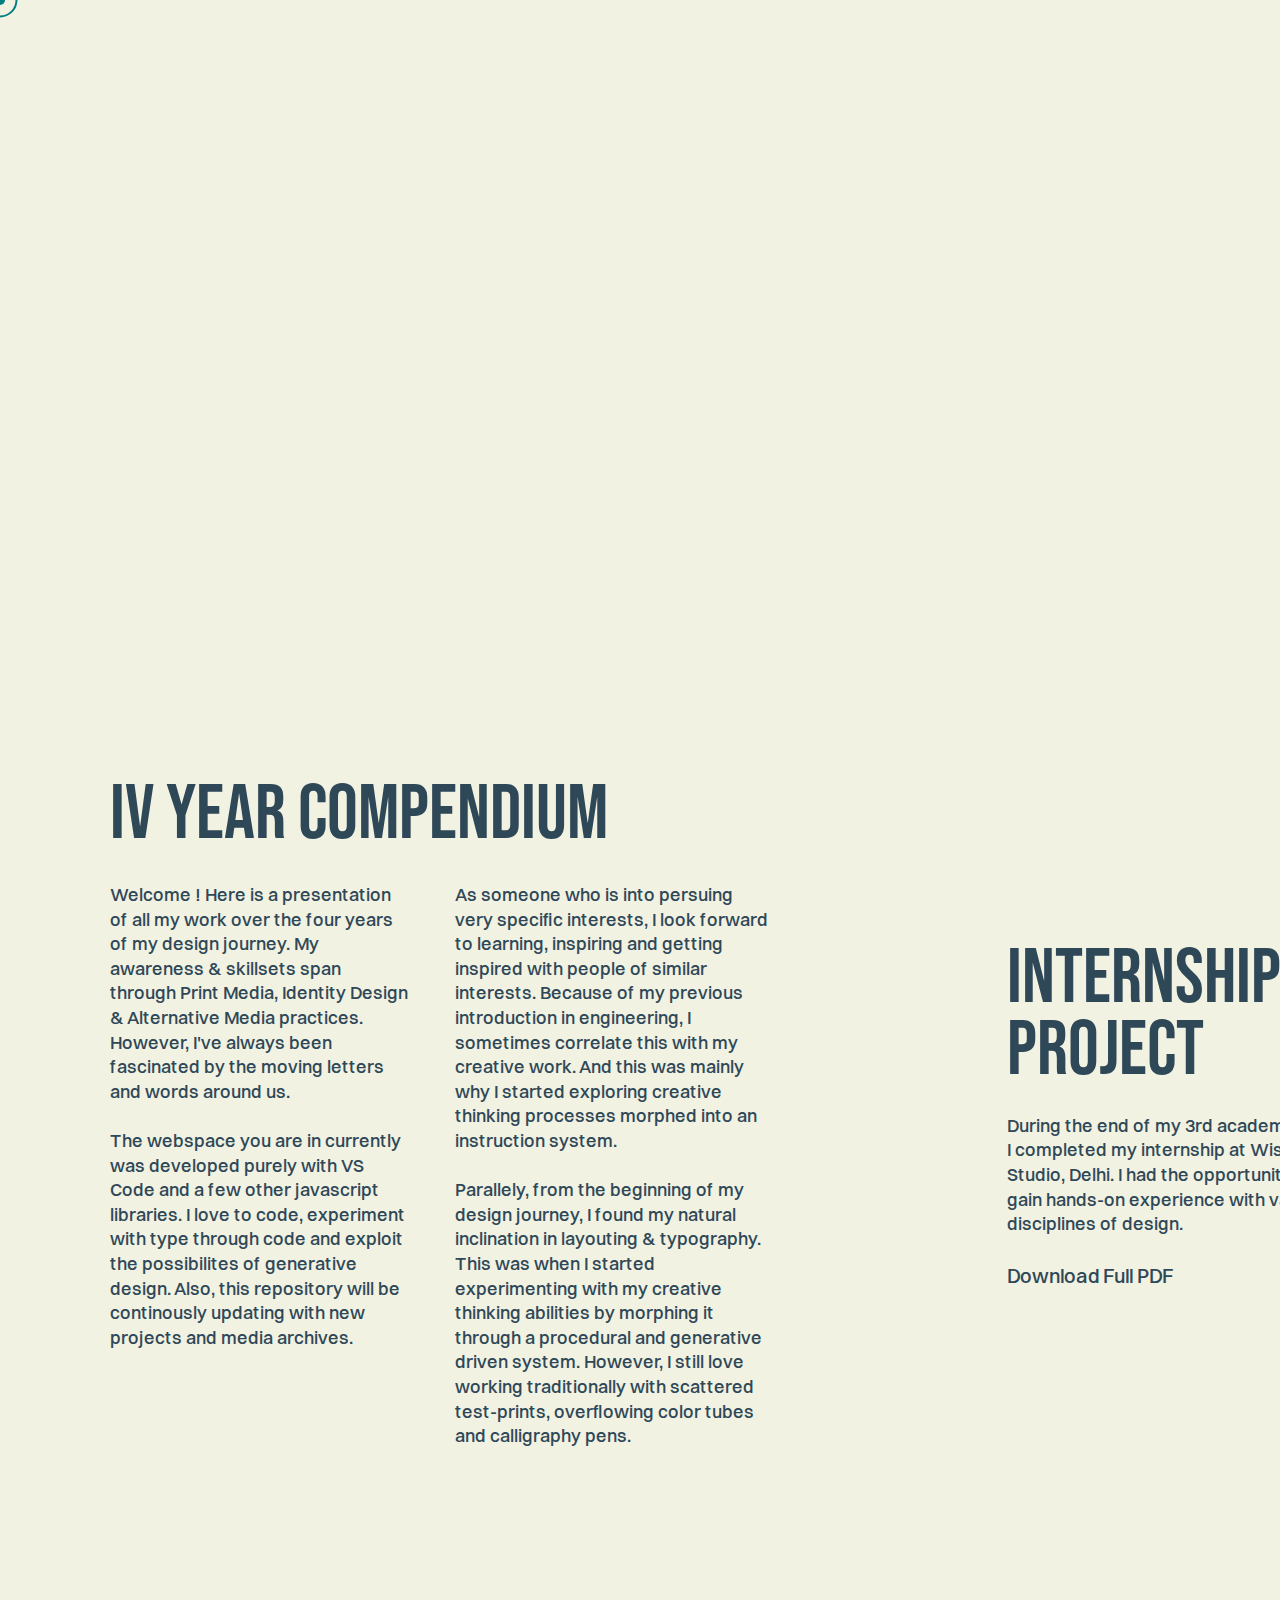
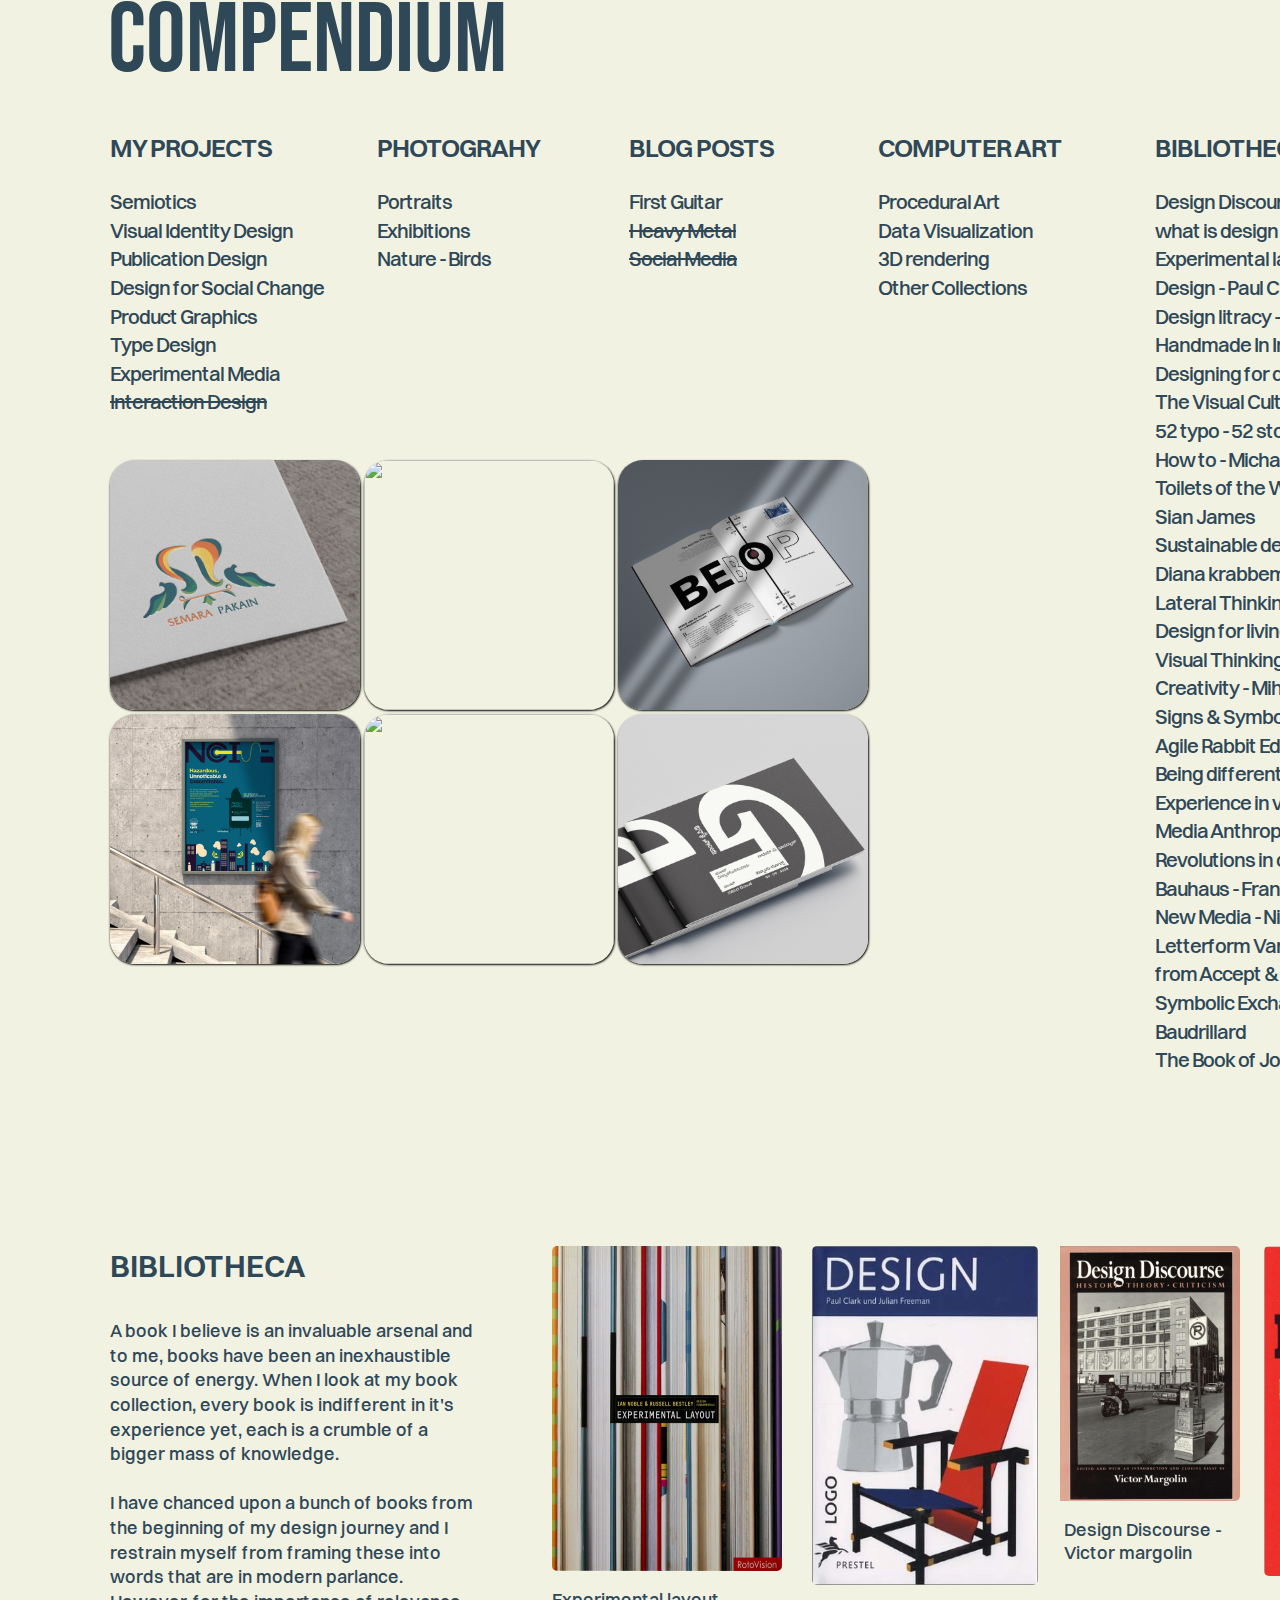
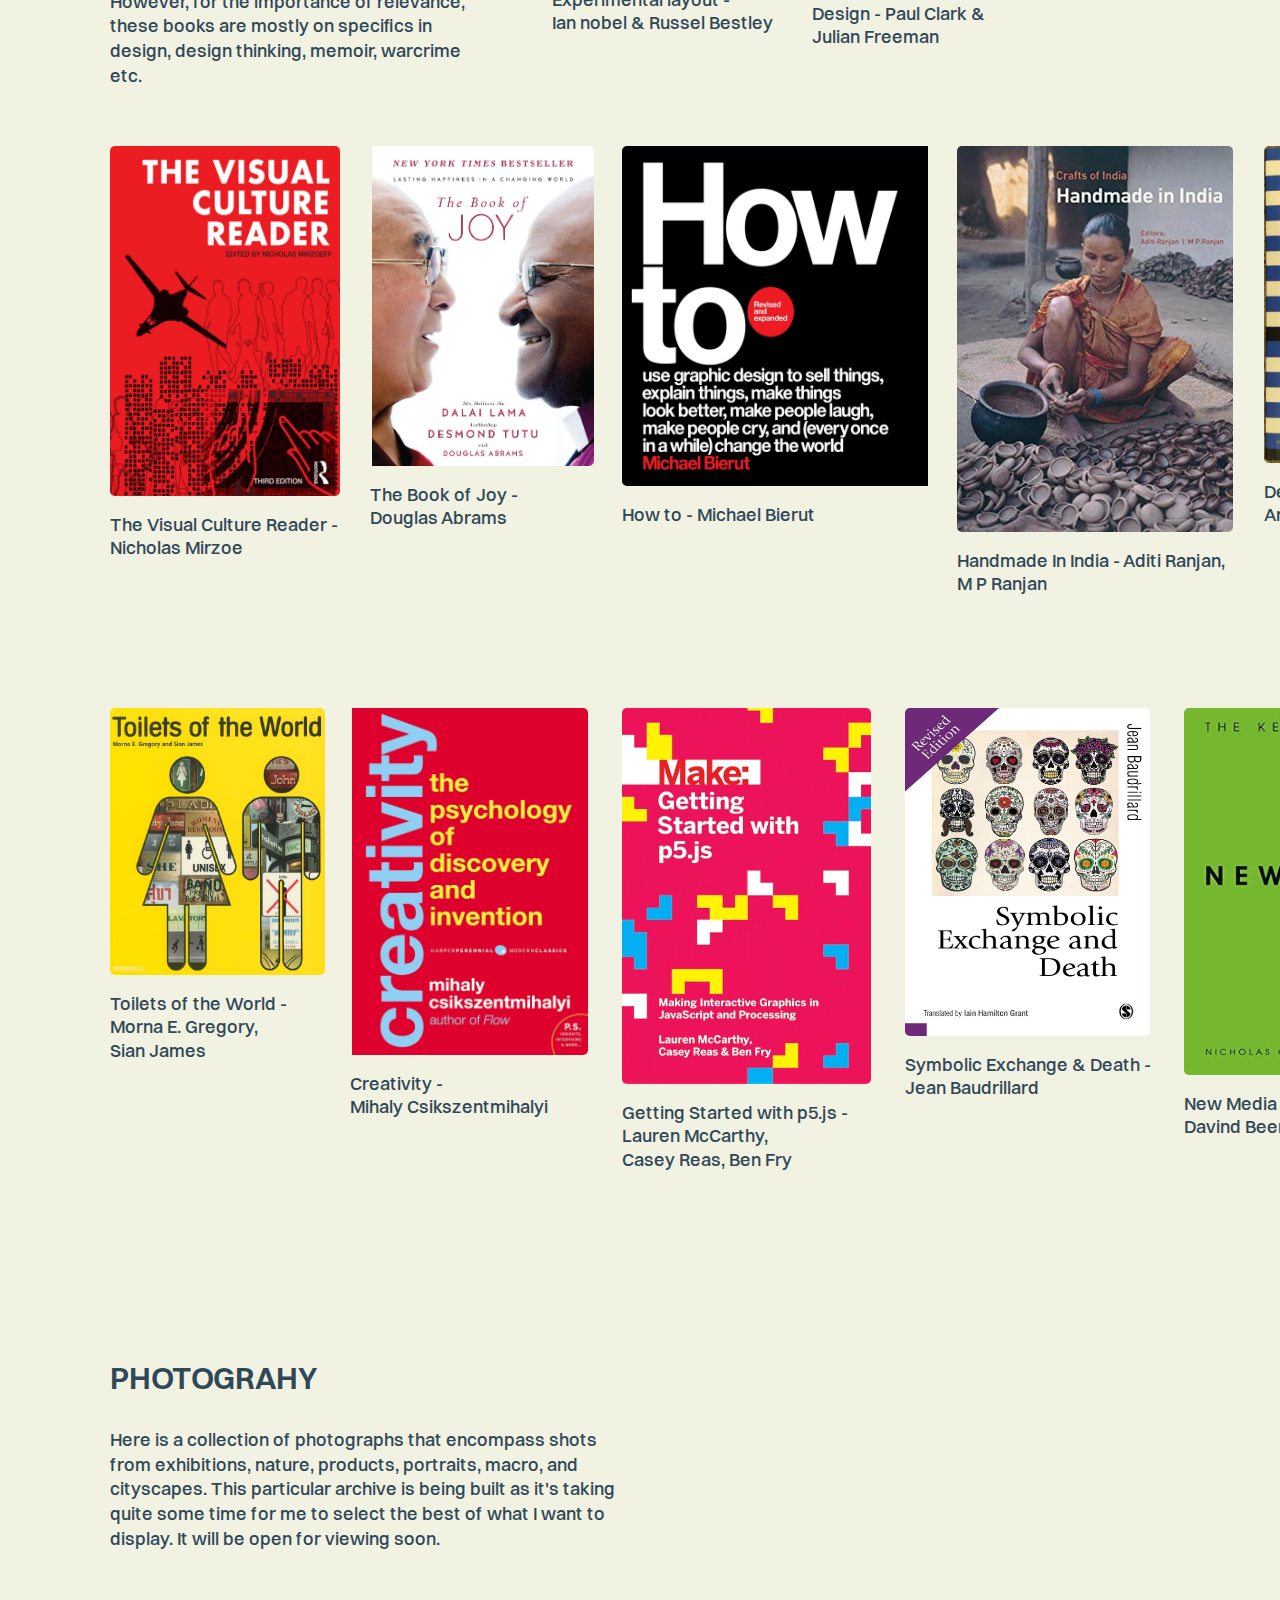
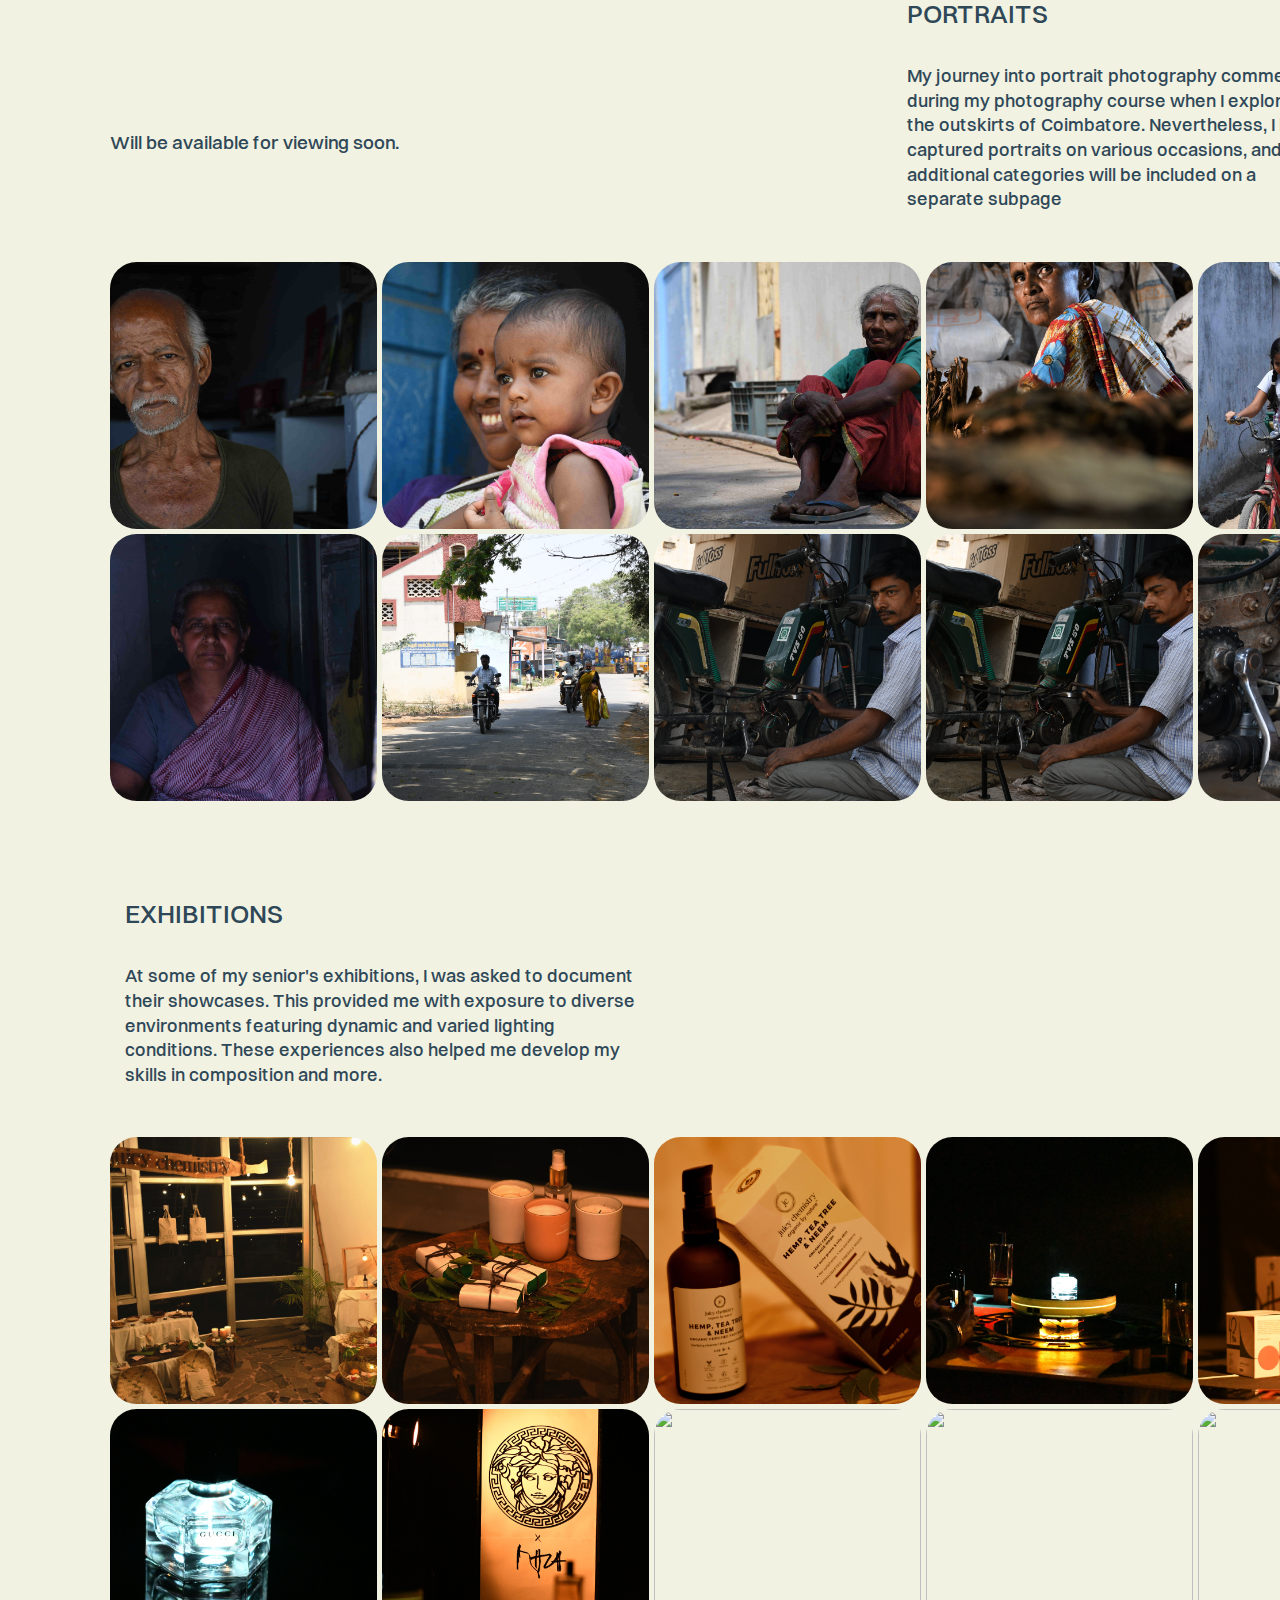
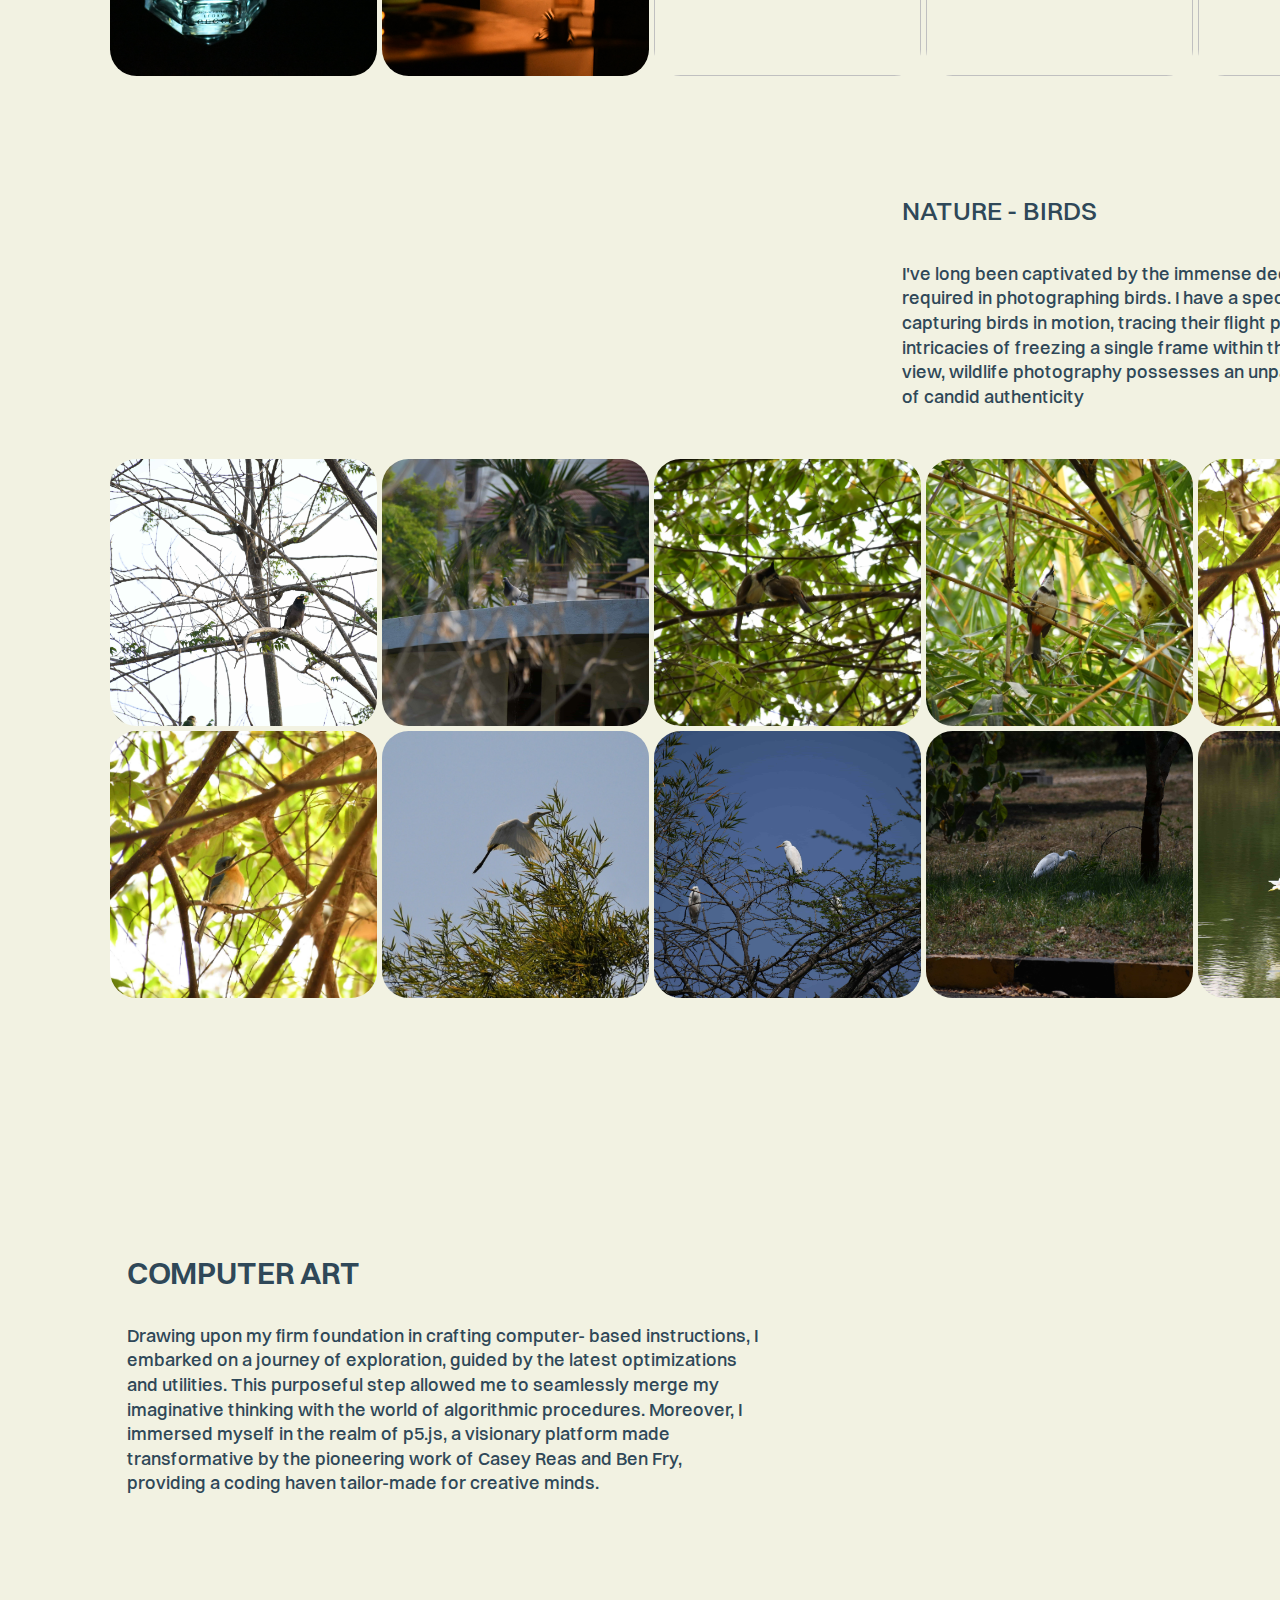
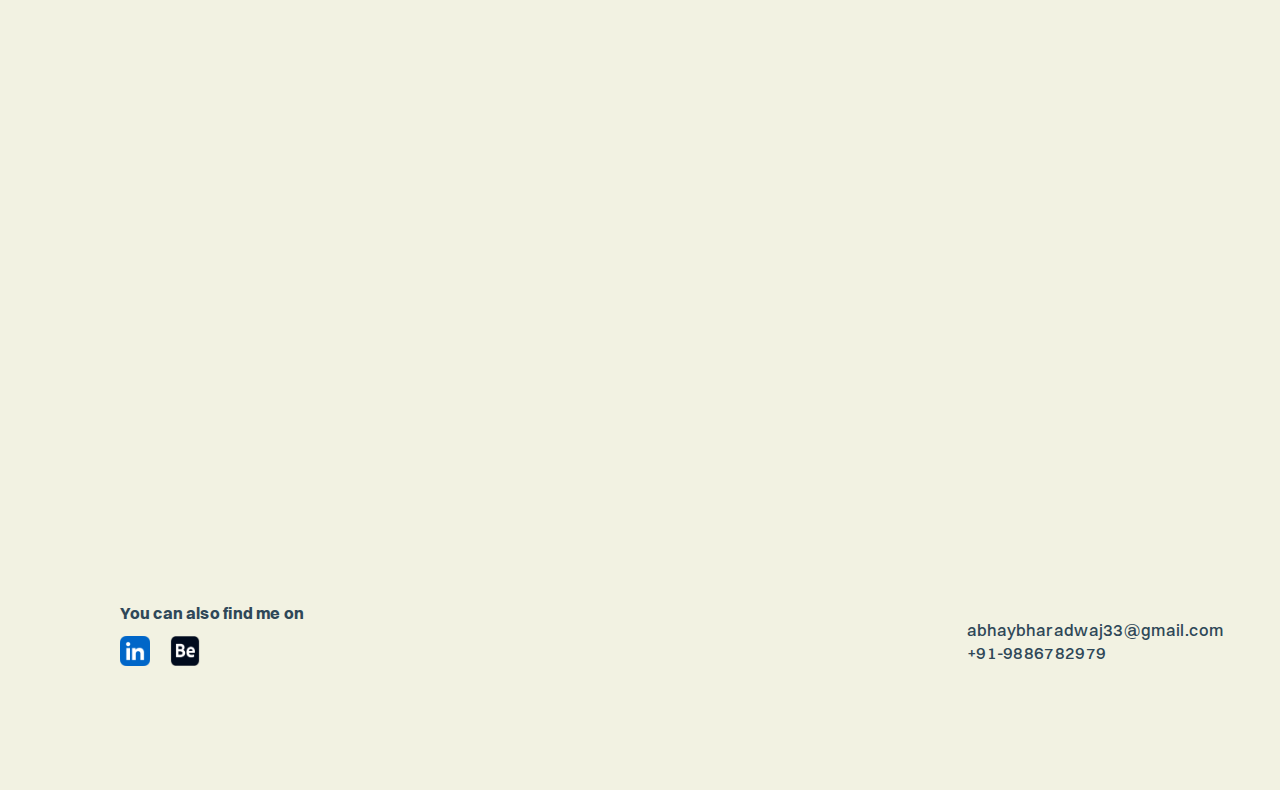
==== commit 8b6d4bcb: "alot" ====
--- a/index.html
+++ b/index.html
@@ -99,7 +99,7 @@
         <p><a class="semi" href="/oldroom/My Projects/dsc.html" style="text-decoration: none;">Design for Social Change</a></p>
         <p><a class="semi" href="/oldroom/My Projects/productgraphics.html" style="text-decoration: none;">Product Graphics</a></p>
         <p><a class="semi" href="/oldroom/My Projects/typedesign.html" style="text-decoration: none;">Type Design</a></p>
-        <p><a class="semii" href="semiotics.html" style="text-decoration: none;"><s>Experimental Media</s></a></p>
+        <p><a class="semii" href="/oldroom/My Projects/expmedia.html" style="text-decoration: none;">Experimental Media</a></p>
         <p><a class="semii" href="semiotics.html" style="text-decoration: none;"><s>Interaction Design</s></a></p>
         <p></br></br></p>
       </div>
--- a/styles.css
+++ b/styles.css
@@ -2270,13 +2270,13 @@
     font-display: swap;
     font-style: normal;
     text-rendering: optimizeLegibility;
-  font-size: 17.55px;
-  line-height: 23.55px;
+  font-size: 20.35px;
+  line-height: 28.6px;
   cursor: pointer;
 }
 .semii {
-  font-size: 17.55px;
-  line-height: 23.55px;
+  font-size: 20.3px;
+  line-height: 28.6px;
 }
 .yetihead {
   width: 200px;
@@ -2351,7 +2351,7 @@
 .bannerflex1 {
   display: flex;
   justify-content: left;
-  margin-left: 26px;
+  margin-left: 39px;
 }
 .exhibitionbody{
   font-size: 18px;
@@ -2451,7 +2451,7 @@
   margin-top: 270px;
   margin-left: 110px;
   display: grid;
-  grid-template-columns: 162px 230px 168px 229px 249px;
+  grid-template-columns: 162px 230px 208px 229px 249px; 
   grid-template-rows: 100px 162px 200px;
   column-gap: 60px;
   row-gap: 400px;
@@ -2814,7 +2814,7 @@
 .bannerflexi {
   display: inline-grid;
   justify-content: right;
-  padding-left: 918px;
+  padding-left: 902px;
 }
 .influencer {
   width: 520px;
@@ -2823,7 +2823,7 @@
 .bannerflex1 {
   display: flex;
   justify-content: left;
-  margin-left: 26px;
+  margin-left: 39px;
 }
 .exhibitionbody{
   font-size: 18px;
@@ -2849,7 +2849,7 @@
 .portraitbody {
   font-size: 18px;
   line-height: 24.6px;
-  width: 448px;
+  width: 428px;
 }
 .productbody {
   font-size: 18px;
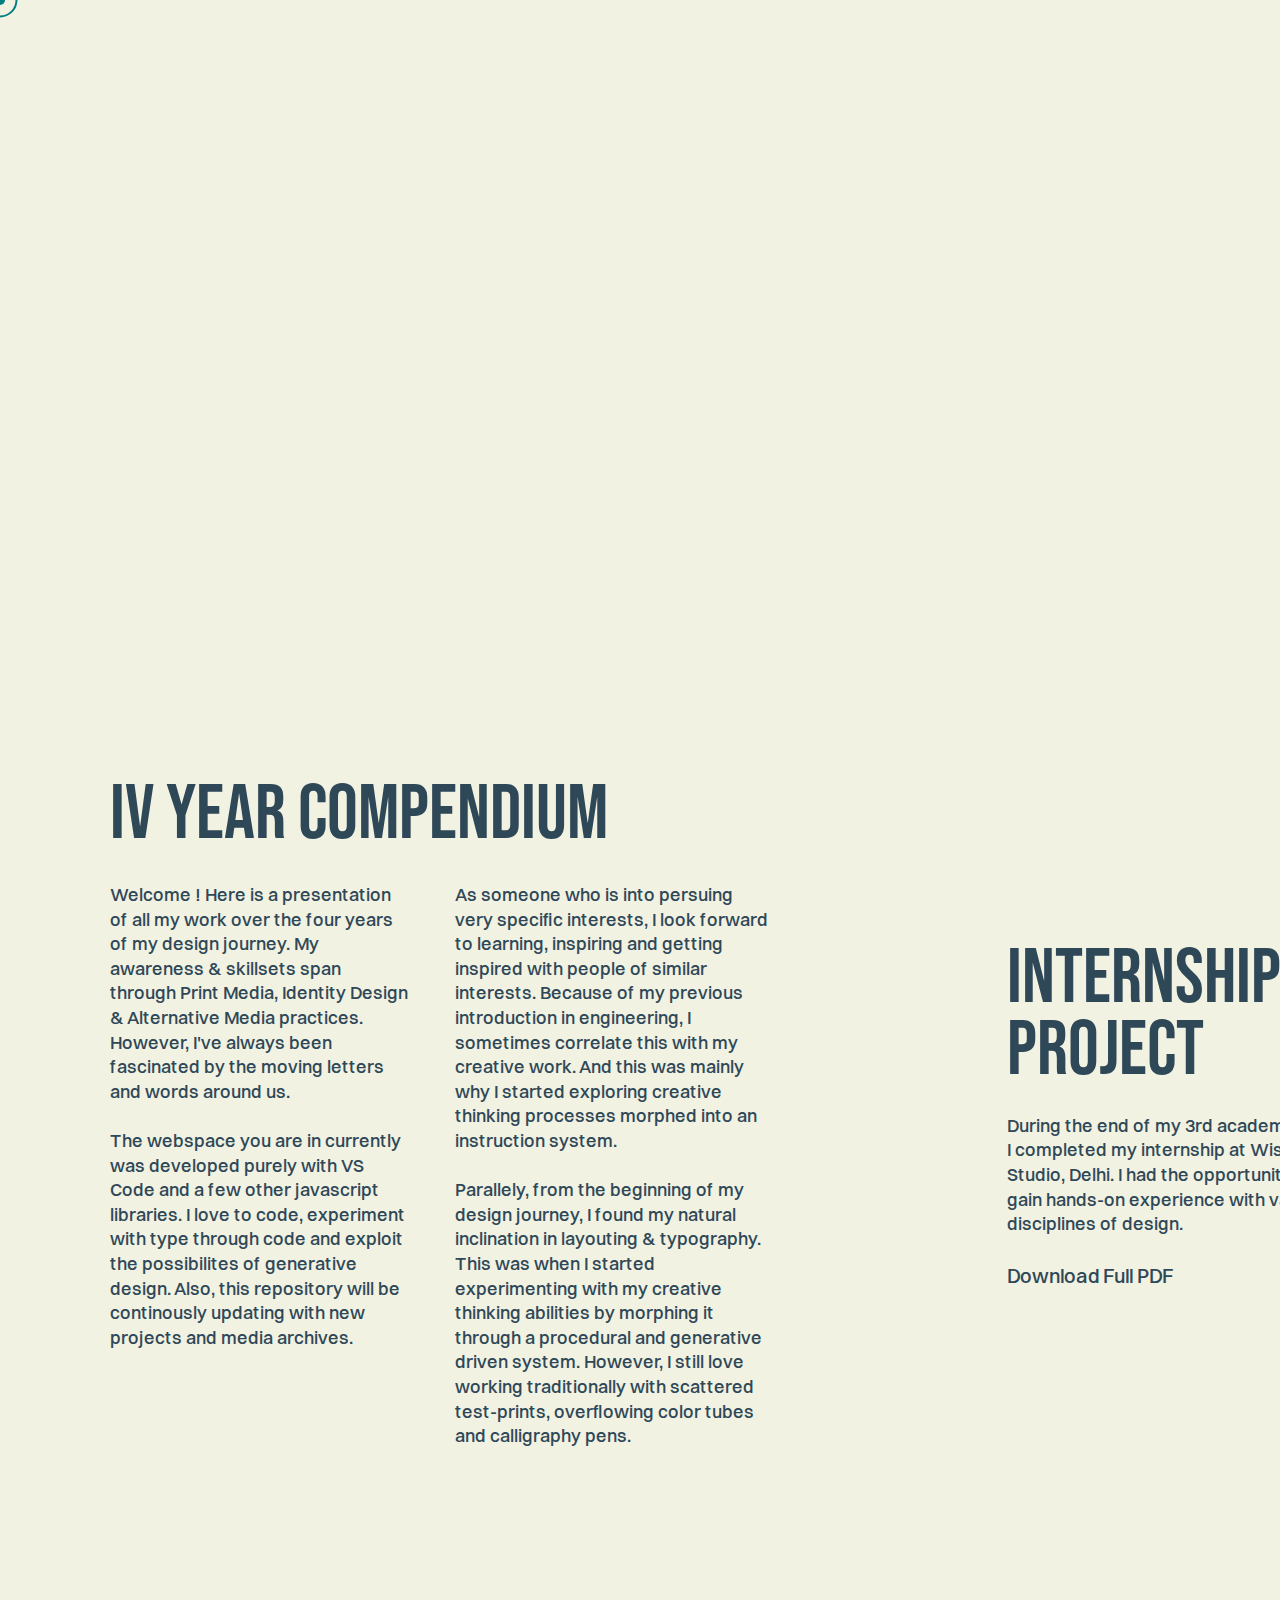
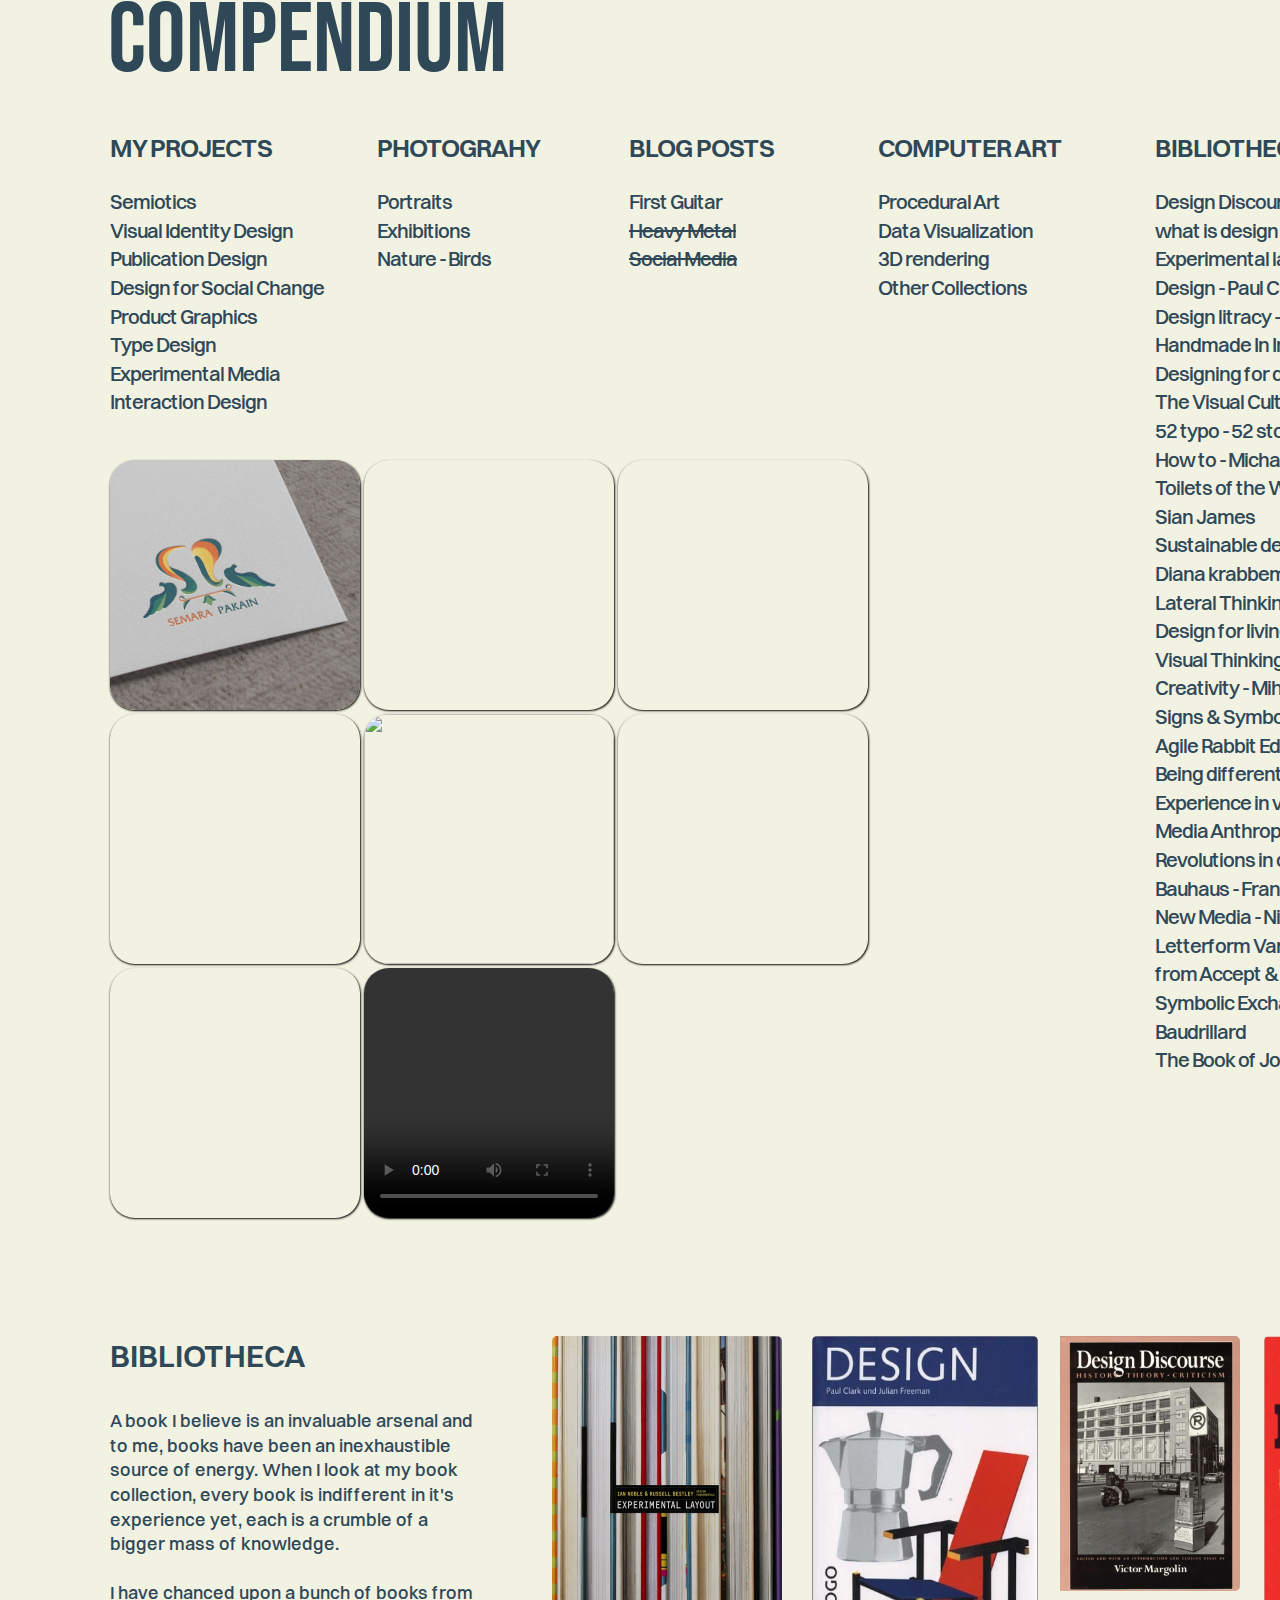
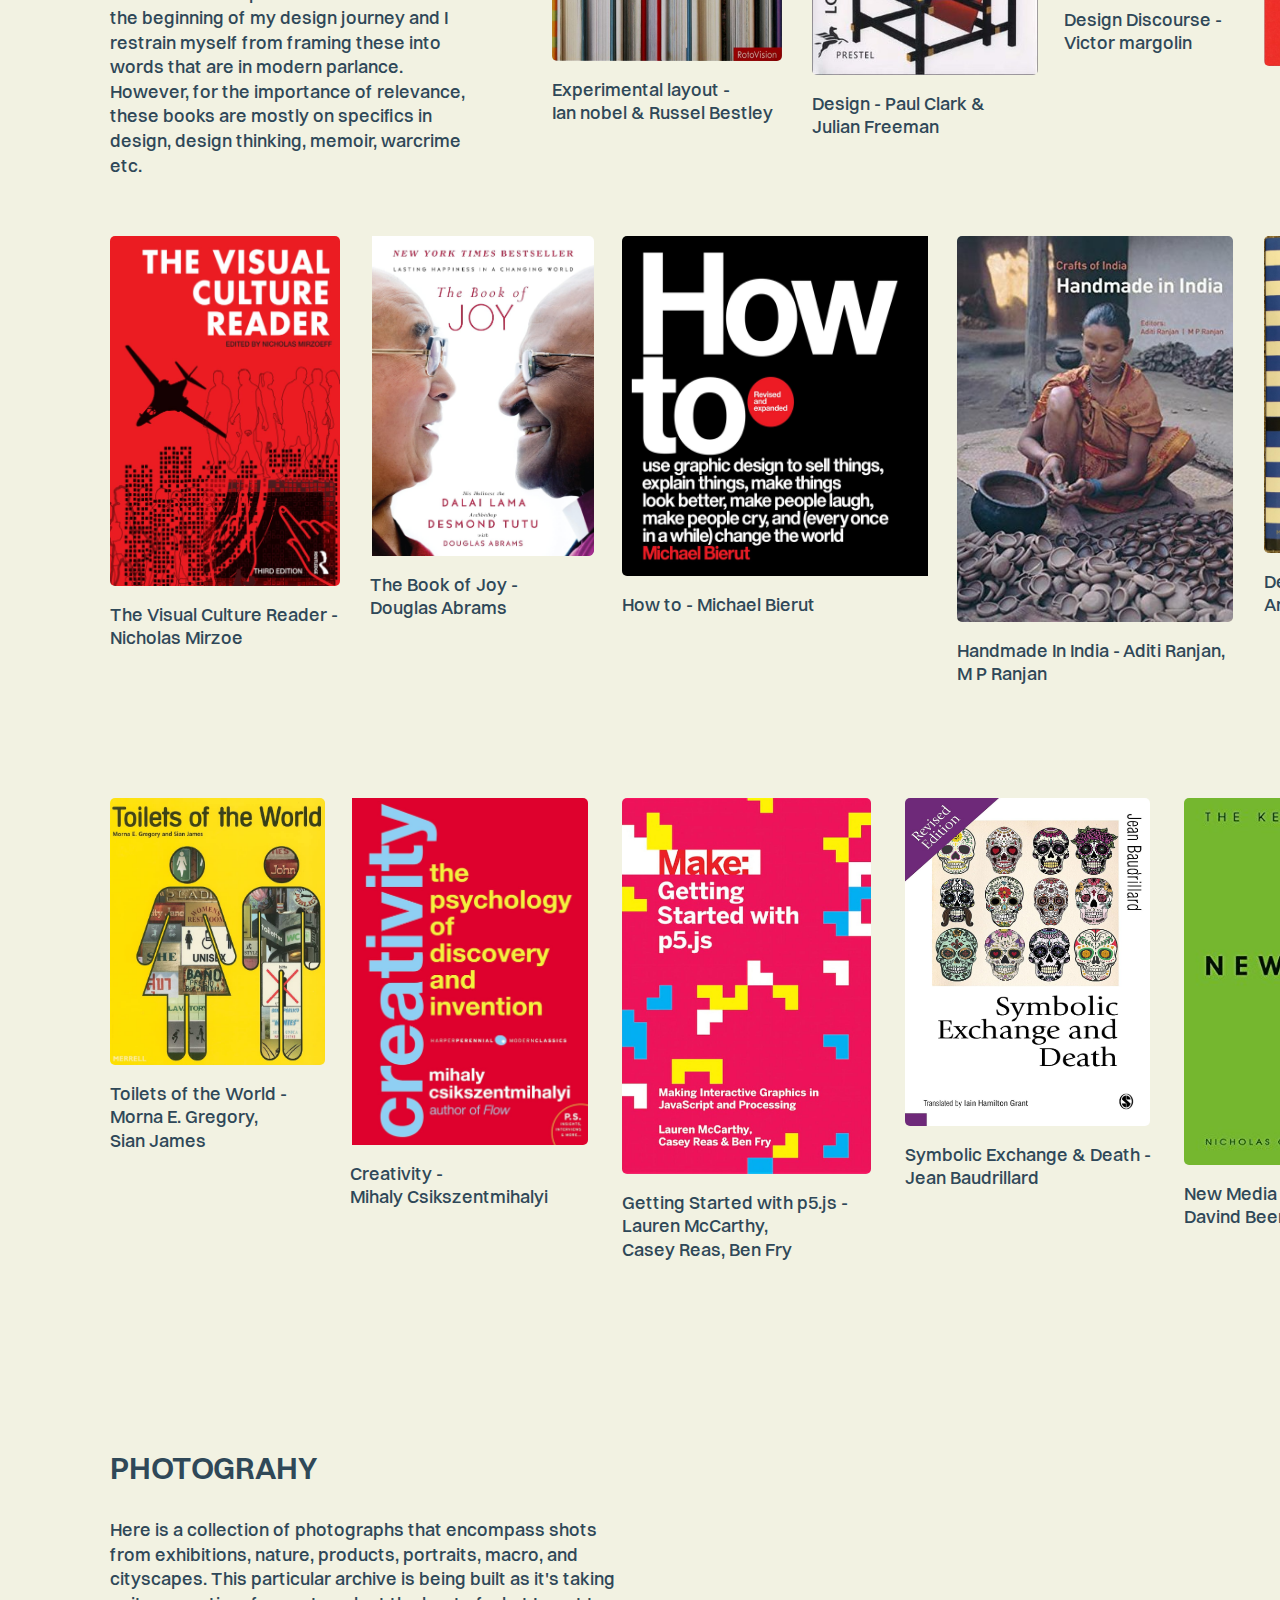
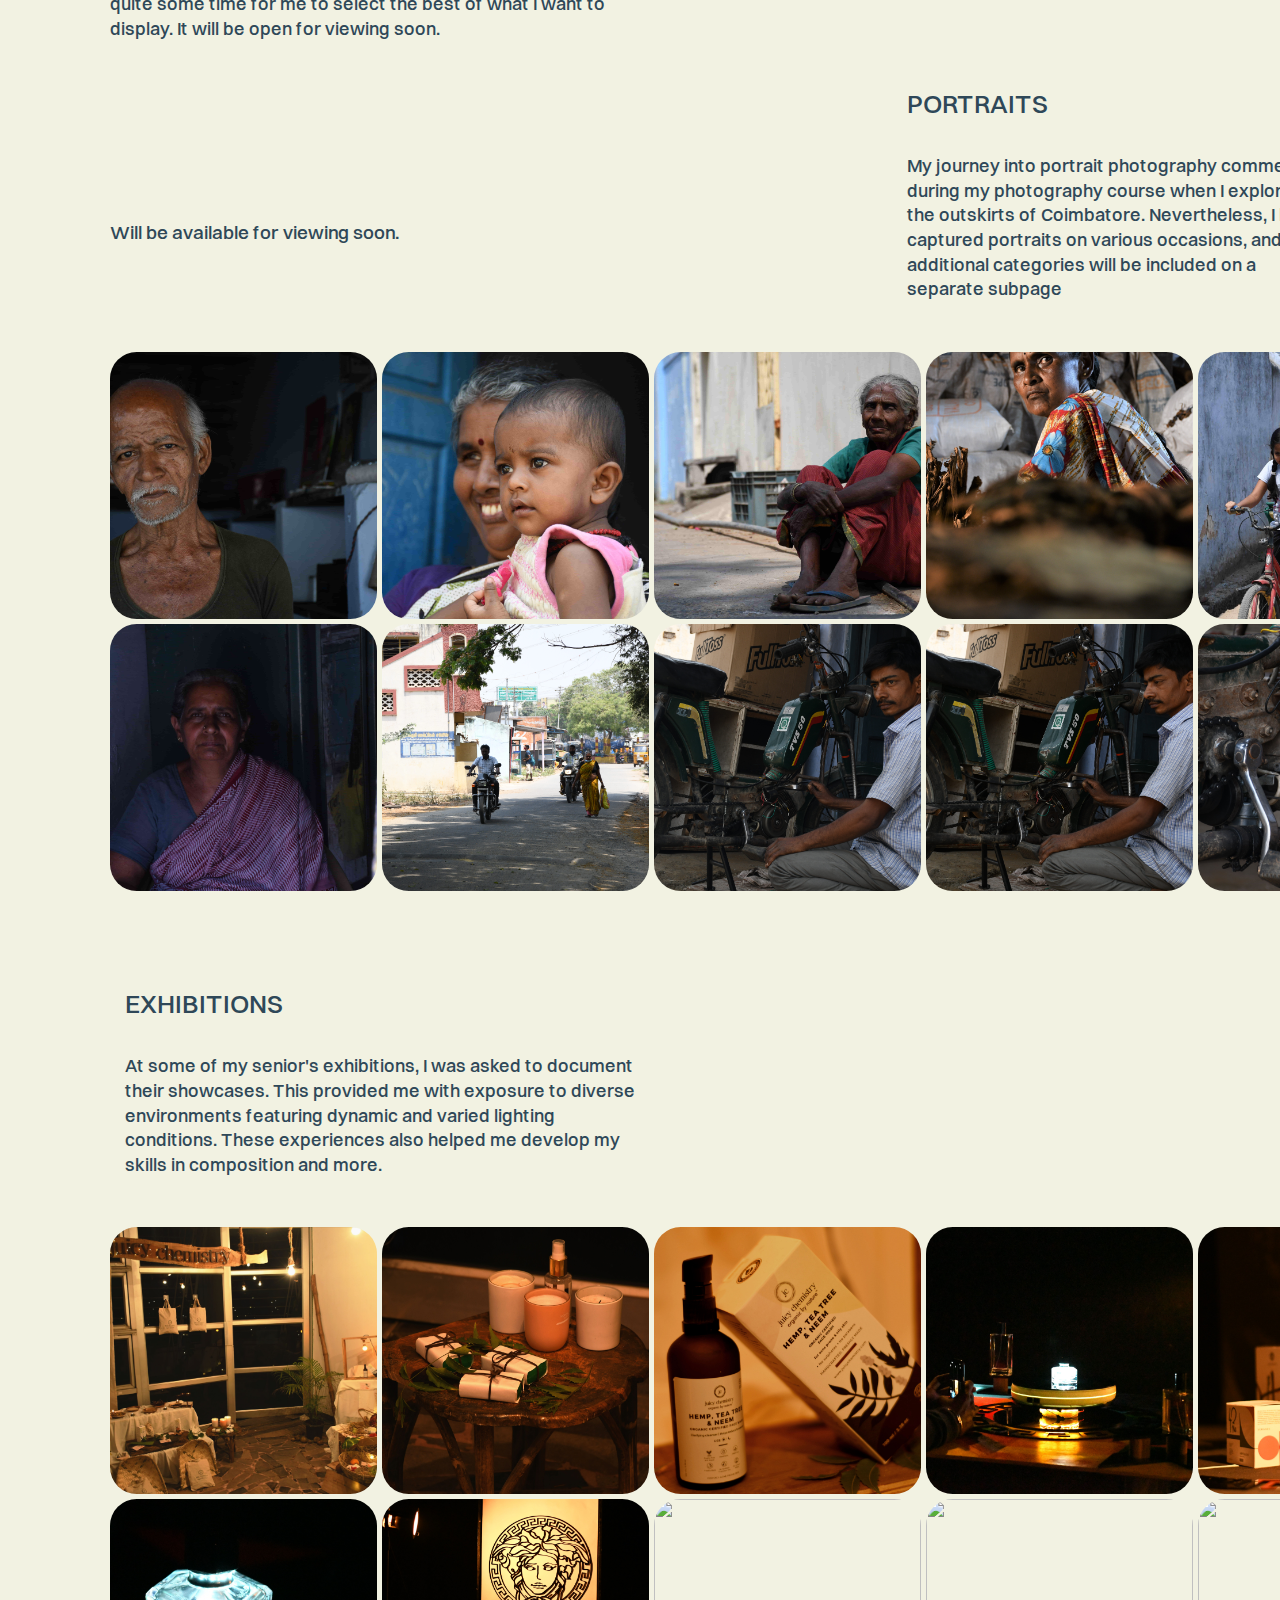
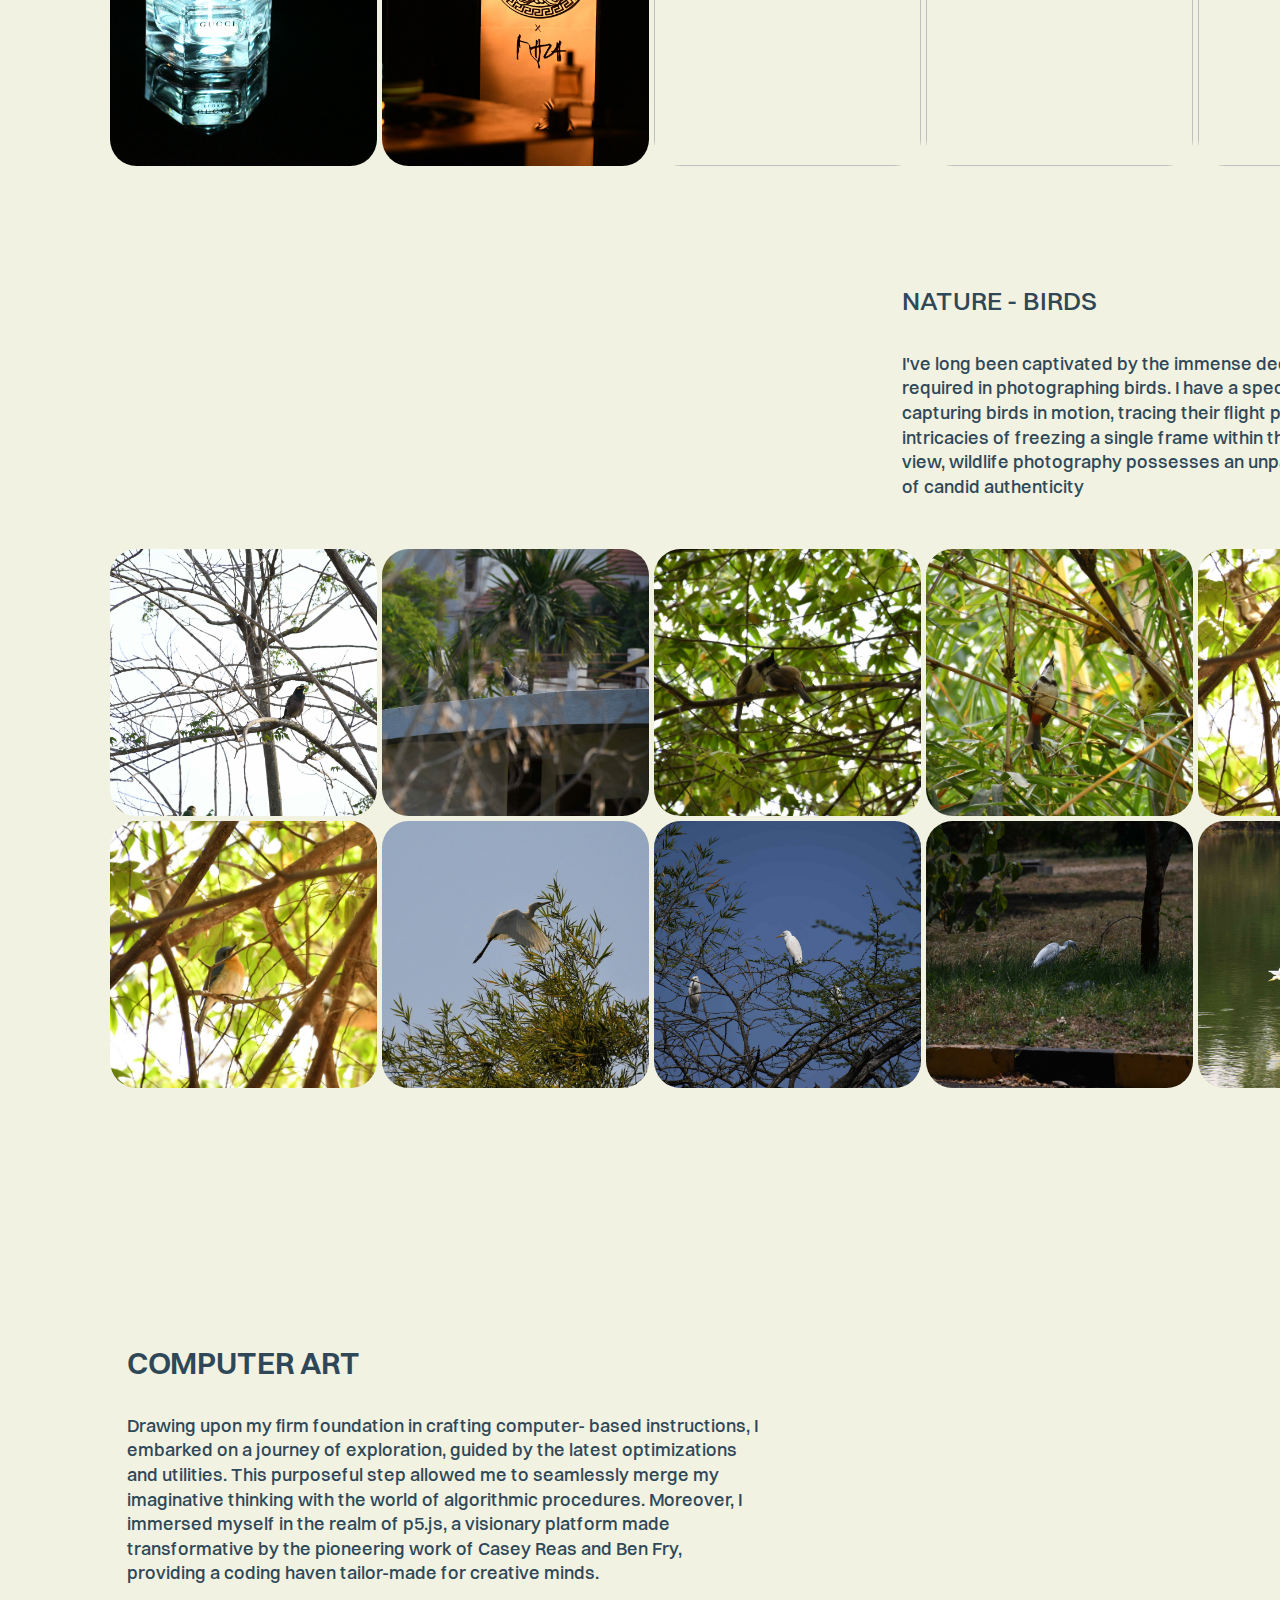
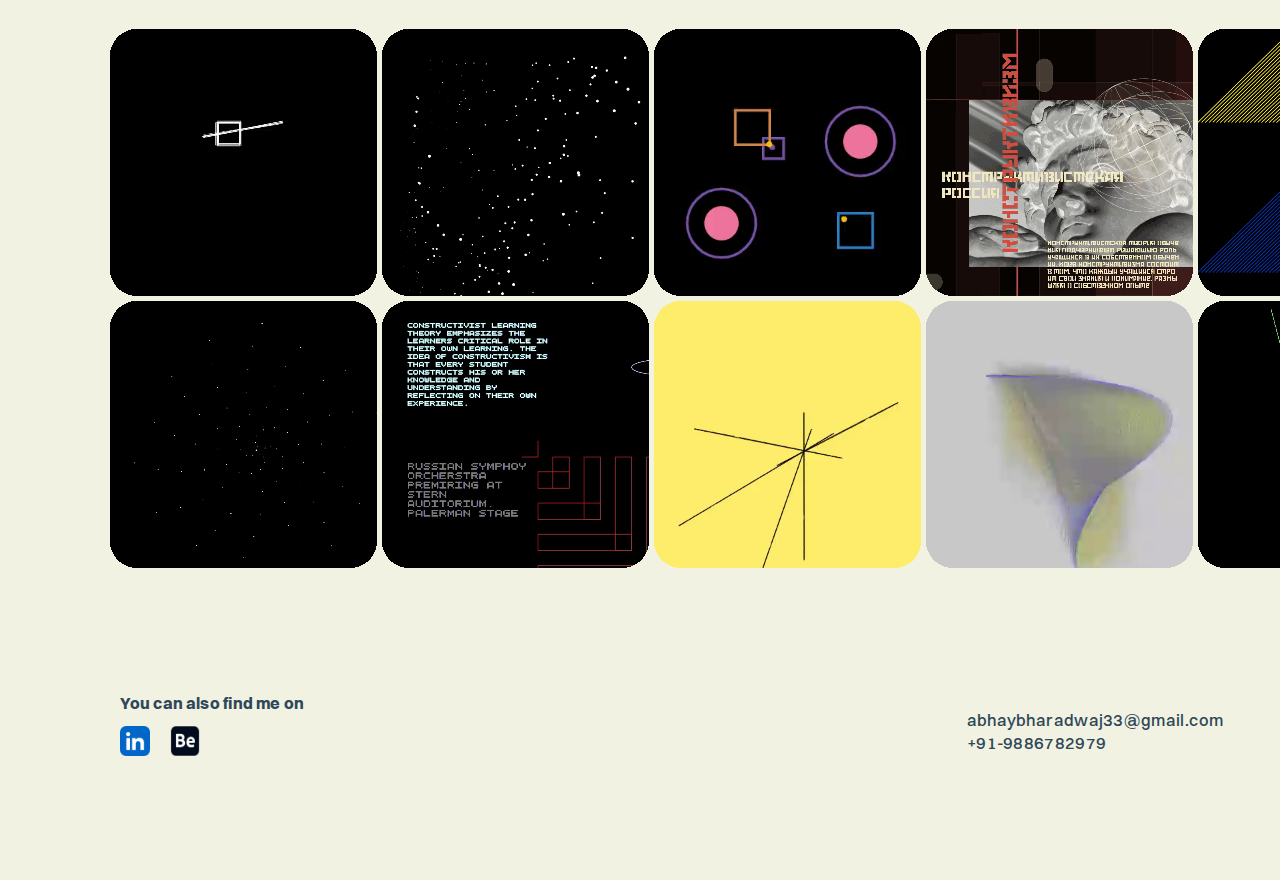
==== commit 95f1b472: "seventeencommits" ====
--- a/index.html
+++ b/index.html
@@ -99,8 +99,8 @@
         <p><a class="semi" href="/oldroom/My Projects/dsc.html" style="text-decoration: none;">Design for Social Change</a></p>
         <p><a class="semi" href="/oldroom/My Projects/productgraphics.html" style="text-decoration: none;">Product Graphics</a></p>
         <p><a class="semi" href="/oldroom/My Projects/typedesign.html" style="text-decoration: none;">Type Design</a></p>
-        <p><a class="semii" href="/oldroom/My Projects/expmedia.html" style="text-decoration: none;">Experimental Media</a></p>
-        <p><a class="semii" href="semiotics.html" style="text-decoration: none;"><s>Interaction Design</s></a></p>
+        <p><a class="semii" href="https://rvivek.live/project/museum-of-revival" style="text-decoration: none;">Experimental Media</a></p>
+        <p><a class="semii" href="semiotics.html" style="text-decoration: none;">Interaction Design</a></p>
         <p></br></br></p>
       </div>
       <div class="tileselector">
@@ -111,17 +111,17 @@
         </div>
         <div class="tile">
           <a href="/oldroom/My Projects/visual_identity.html#harbour1">
-          <img class="marble" src="Images/innerzoom.png" width="250px" height="250px">
+            <video src="/Videos/finalfinal.mp4" class="marble" width="250px" height="200px" loop muted autoplay="autoplay"></video>
         </a>
         </div>
         <div class="tile">
           <a href="/oldroom/My Projects/publication.html#turnover">
-            <img class="marble" src="Images/Vertical-catalogue-mockup-04.jpg" width="250px" height="250px">
+            <video src="/Videos/ggpub.mp4" class="marble" width="250px" height="200px" loop muted autoplay="autoplay"></video>
           </a>
         </div>
         <div class="tile">
           <a href="/oldroom/My Projects/dsc.html#impact">
-            <img class="marble" src="Images/FOR_WEBSITE_STATIC.jpg" width="250px" height="250px">
+            <video src="/Videos/Comp 1_2.mp4" class="marble" width="250px" height="200px" loop muted autoplay="autoplay"></video>
           </a>
         </div>
         <div class="tile">
@@ -131,7 +131,17 @@
         </div>
         <div class="tile">
           <a href="/oldroom/My Projects/typedesign.html#current">
-            <img class="marble" src="Images/coverpage.jpg" width="250px" height="200px">
+            <video src="/Videos/jetjertj.mp4" class="marble" width="250px" height="200px" loop muted autoplay="autoplay"></video>
+          </a>
+        </div>
+        <div class="tile">
+          <a href="https://rvivek.live/project/museum-of-revival">
+            <video src="/Videos/museum of revival 2.mp4" class="marble1" width="250px" height="200px" loop muted autoplay="autoplay"></video>
+          </a>
+        </div>
+        <div class="tile">
+          <a href="https://rvivek.live/project/museum-of-revival">
+            <video src="/Videos/negaitve space(2) (1).mp4" class="marble" width="250px" height="200px" loop autoplay="autoplay" controls></video>
           </a>
         </div>
        </div>
--- a/styles.css
+++ b/styles.css
@@ -103,6 +103,7 @@
 .tileselector {
   display: grid;
   grid-template-columns: 250px 250px 250px;
+  grid-template-rows: 250px 250px;
   gap: 4px;
 }
 .tile {
@@ -114,13 +115,19 @@
   box-shadow: 0.4px 1px 2px #0F110C;
   transition: transform 0.3s ease, box-shadow 0.3s ease;
 }
-
+.marble1 {
+  filter: invert(1);
+}
 .tile img {
   width: 100%;
   height: 100%;
   object-fit: cover;
 }
-
+.tile video {
+  width: 100%;
+  height: 100%;
+  object-fit: cover;
+}
 .tile:hover {
   border-radius: 10%;
   border-color: #2F4858;
@@ -137,6 +144,8 @@
 .tile:nth-of-type(1):hover::before {
   font-family: 'Vercetti-Regular', sans-serif;
   font-style: normal;
+  text-rendering: optimizeLegibility;
+  font-weight: 500;
   font-size: 16.85px;
   content: "Semiotics"; /* Text to display on hover */
   position: absolute;
@@ -151,11 +160,13 @@
 .tile:nth-of-type(2):hover::before {
   font-family: 'Vercetti-Regular', sans-serif;
   font-style: normal;
+  font-weight: 500;
+  text-rendering: optimizeLegibility;
   font-size: 16.85px;
   line-height: 16px;
   content: "Visual Identity Design"; /* Text to display on hover */
   position: absolute;
-  top: 33%; /* Adjust the vertical position of the text */
+  top: 23%; /* Adjust the vertical position of the text */
   left: 40%; /* Adjust the horizontal position of the text */
   transform: translate(-50%, -50%); /* Center the text within the tile */
   color: #fffff9; /* Text color */
@@ -166,6 +177,8 @@
 .tile:nth-of-type(3):hover::before {
   font-family: 'Vercetti-Regular', sans-serif;
   font-style: normal;
+  text-rendering: optimizeLegibility;
+  font-weight: 500;
   font-size: 16.85px;
   content: "Publication Design"; /* Text to display on hover */
   position: absolute;
@@ -180,6 +193,8 @@
 .tile:nth-of-type(4):hover::before {
   font-family: 'Vercetti-Regular', sans-serif;
   font-style: normal;
+  text-rendering: optimizeLegibility;
+  font-weight: 500;
   font-size: 16.85px;
   line-height: 16px;
   content: "Design for Social Change"; /* Text to display on hover */
@@ -195,6 +210,8 @@
 .tile:nth-of-type(5):hover::before {
   font-family: 'Vercetti-Regular', sans-serif;
   font-style: normal;
+  text-rendering: optimizeLegibility;
+  font-weight: 500;
   font-size: 16.85px;
   content: "Product Graphics"; /* Text to display on hover */
   position: absolute;
@@ -209,6 +226,8 @@
 .tile:nth-of-type(6):hover::before {
   font-family: 'Vercetti-Regular', sans-serif;
   font-style: normal;
+  text-rendering: optimizeLegibility;
+  font-weight: 500;
   font-size: 16.85px;
   content: "Type Design"; /* Text to display on hover */
   position: absolute;
@@ -217,6 +236,38 @@
   transform: translate(-50%, -50%); /* Center the text within the tile */
   color: #2F4858; /* Text color */
   padding: 5px 10px; /* Padding around the text */
+  border-radius: 5px; /* Border radius for the background */
+  z-index: 1; /* Ensure the text is above the image */
+}
+.tile:nth-of-type(7):hover::before {
+  font-family: 'Vercetti-Regular', sans-serif;
+  font-weight: 500;
+  text-rendering: optimizeLegibility;
+  font-style: normal;
+  font-size: 16.85px;
+  content: "Experimental Media"; /* Text to display on hover */
+  position: absolute;
+  top: 18%; /* Adjust the vertical position of the text */
+  left: 40%; /* Adjust the horizontal position of the text */
+  transform: translate(-50%, -50%); /* Center the text within the tile */
+  color: #fffff9; /* Text color */
+  padding: 0px 0px; /* Padding around the text */
+  border-radius: 5px; /* Border radius for the background */
+  z-index: 1; /* Ensure the text is above the image */
+}
+.tile:nth-of-type(8):hover::before {
+  font-family: 'Vercetti-Regular', sans-serif;
+  font-weight: 500;
+  text-rendering: optimizeLegibility;
+  font-style: normal;
+  font-size: 16.85px;
+  content: "Interaction Design"; /* Text to display on hover */
+  position: absolute;
+  top: 18%; /* Adjust the vertical position of the text */
+  left: 40%; /* Adjust the horizontal position of the text */
+  transform: translate(-50%, -50%); /* Center the text within the tile */
+  color: #fffff9; /* Text color */
+  padding: 0px 0px; /* Padding around the text */
   border-radius: 5px; /* Border radius for the background */
   z-index: 1; /* Ensure the text is above the image */
 }
@@ -508,6 +559,11 @@
   color: #2F4858;
   cursor: pointer;
 }
+.semii:hover {
+  font-weight: 600;
+  cursor: none;
+  color: #2F4858;
+}
 .semi:hover{
   font-weight: 600;
   cursor: none;
@@ -670,7 +726,7 @@
   padding-left: 6px;
 }
 .BIBLIOTHECA {
-  margin-top: 270px;
+  margin-top: 360px;
   margin-left: 160px;
   display: grid;
   grid-template-columns: repeat(5, 249px);
@@ -2278,6 +2334,11 @@
   font-size: 20.3px;
   line-height: 28.6px;
 }
+.semii:hover {
+  font-weight: 600;
+  cursor: none;
+  color: #2F4858;
+}
 .yetihead {
   width: 200px;
   font-family: 'Switzer-Semibold';
@@ -2448,7 +2509,7 @@
   padding-right: 200px;
 }
 .BIBLIOTHECA {
-  margin-top: 270px;
+  margin-top: 360px;
   margin-left: 110px;
   display: grid;
   grid-template-columns: 162px 230px 208px 229px 249px; 
@@ -2750,6 +2811,11 @@
   font-size: 20.3px;
   line-height: 28.6px;
 }
+.semii:hover {
+  font-weight: 600;
+  cursor: none;
+  color: #2F4858;
+}
 .yetihead {
   width: 200px;
   font-family: 'Switzer-Semibold';
@@ -2920,7 +2986,7 @@
   padding-right: 200px;
 }
 .BIBLIOTHECA {
-  margin-top: 270px;
+  margin-top: 360px;
   margin-left: 110px;
   display: grid;
   grid-template-columns: 162px 230px 208px 229px 249px;
@@ -3232,6 +3298,11 @@
 .semii {
 font-size: 20.3px;
 line-height: 28.6px;
+}
+.semii:hover {
+  font-weight: 600;
+  cursor: none;
+  color: #2F4858;
 }
 .yetihead {
 width: 200px;
@@ -3402,7 +3473,7 @@
 padding-right: 200px;
 }
 .BIBLIOTHECA {
-margin-top: 270px;
+margin-top: 360px;
 margin-left: 157px;
 display: grid;
 grid-template-columns: 209px 262px 248px 251px 249px;
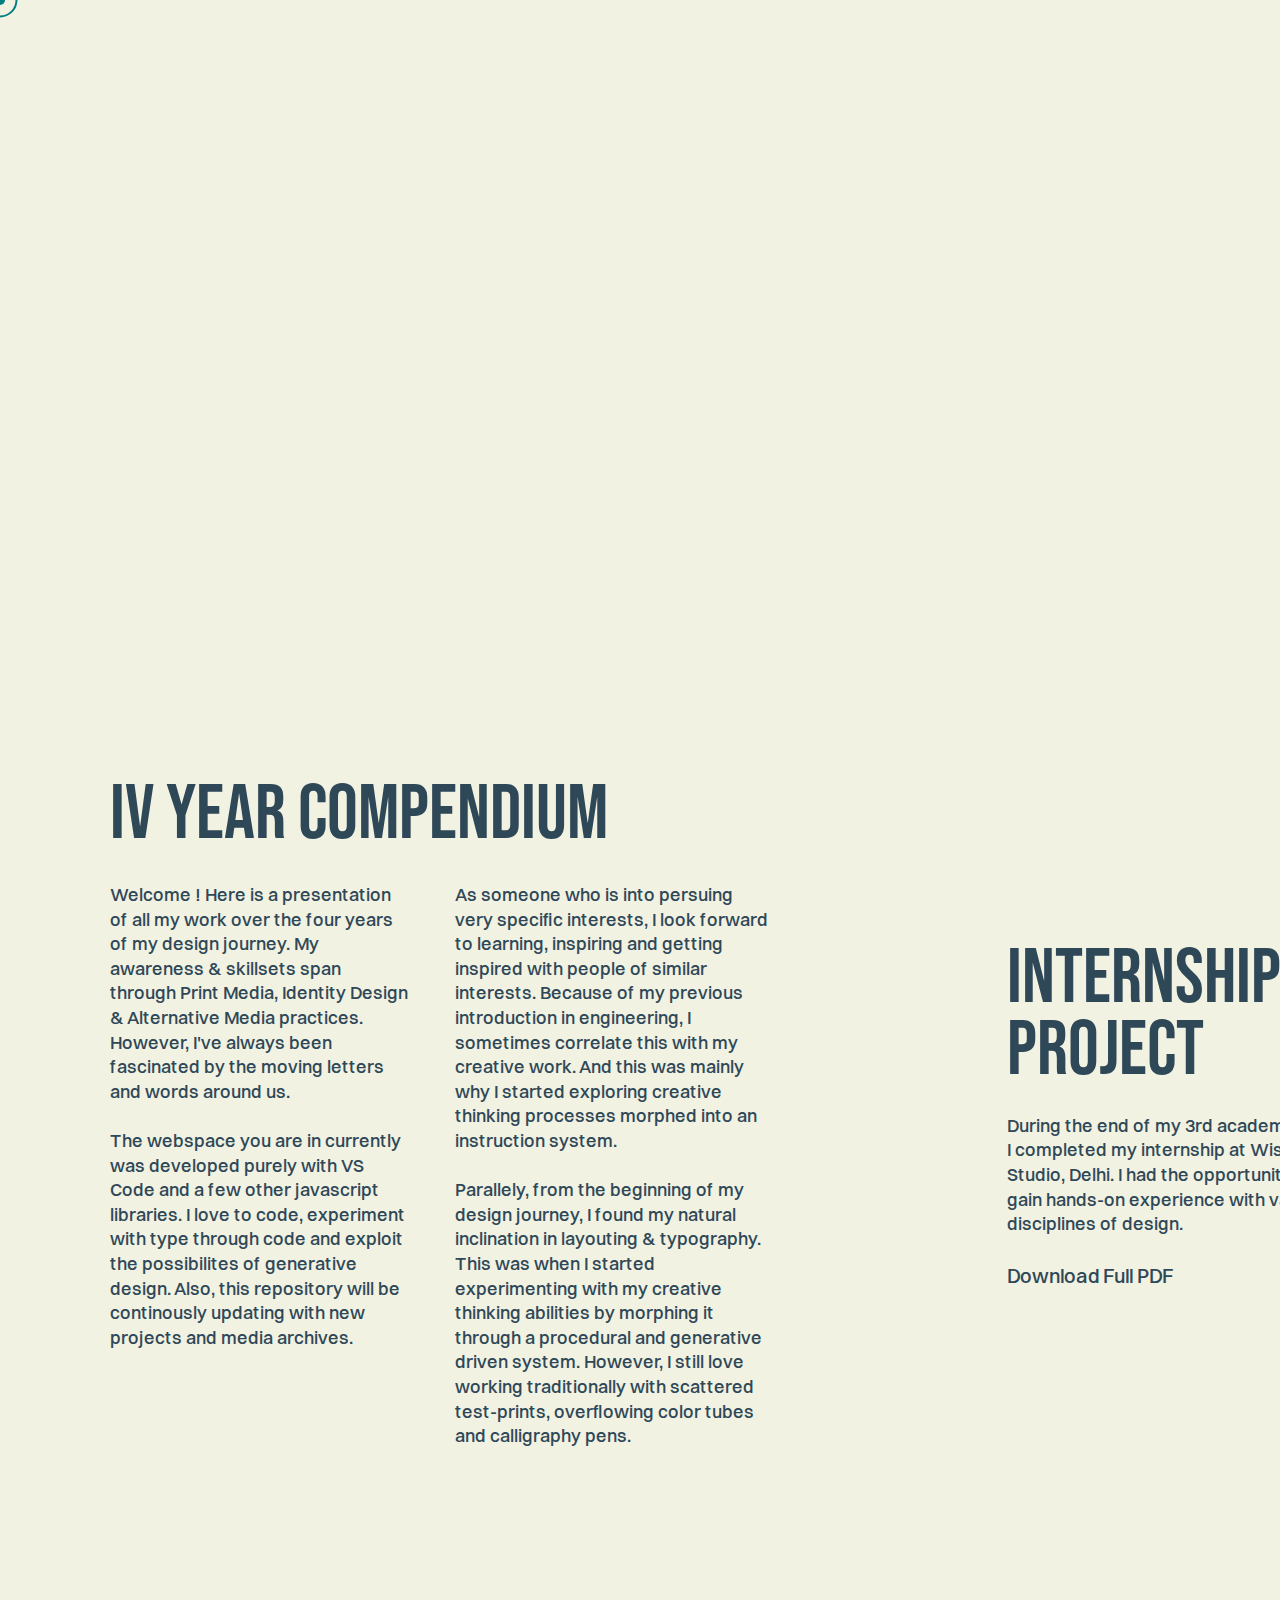
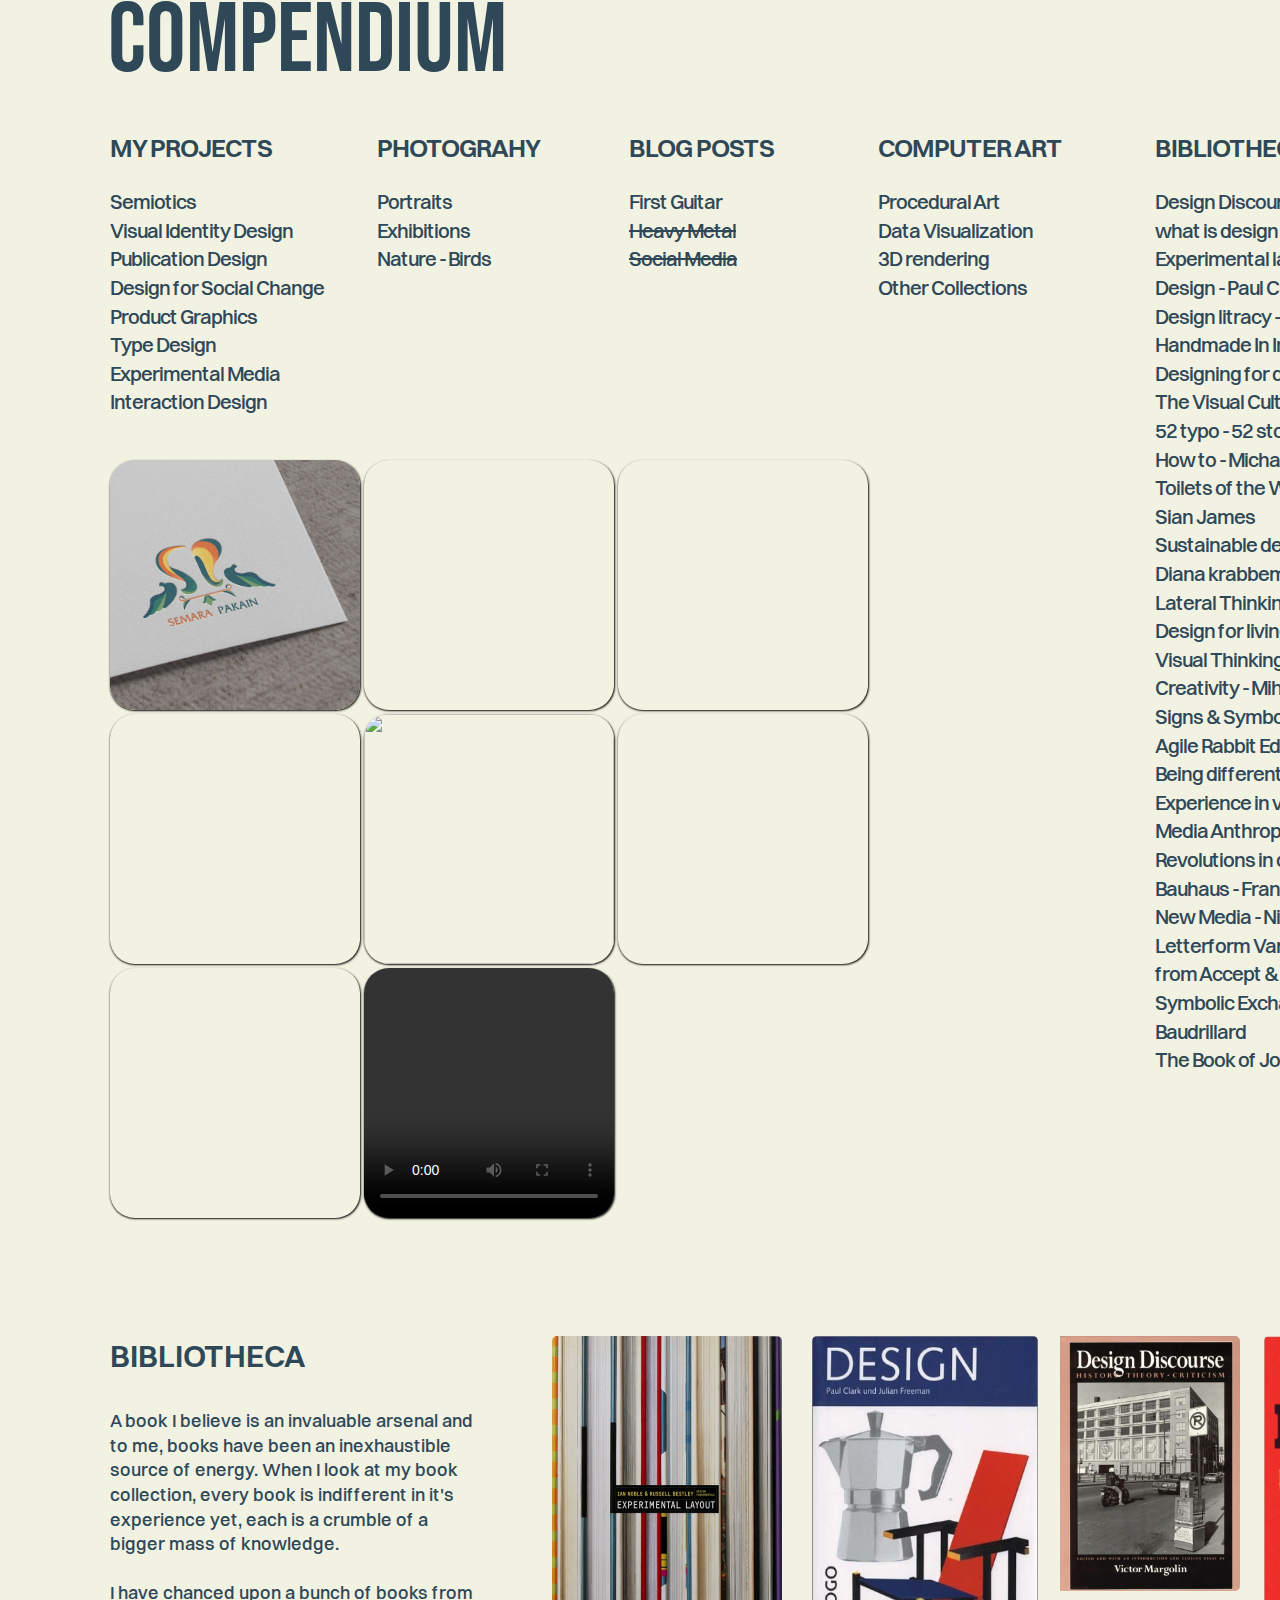
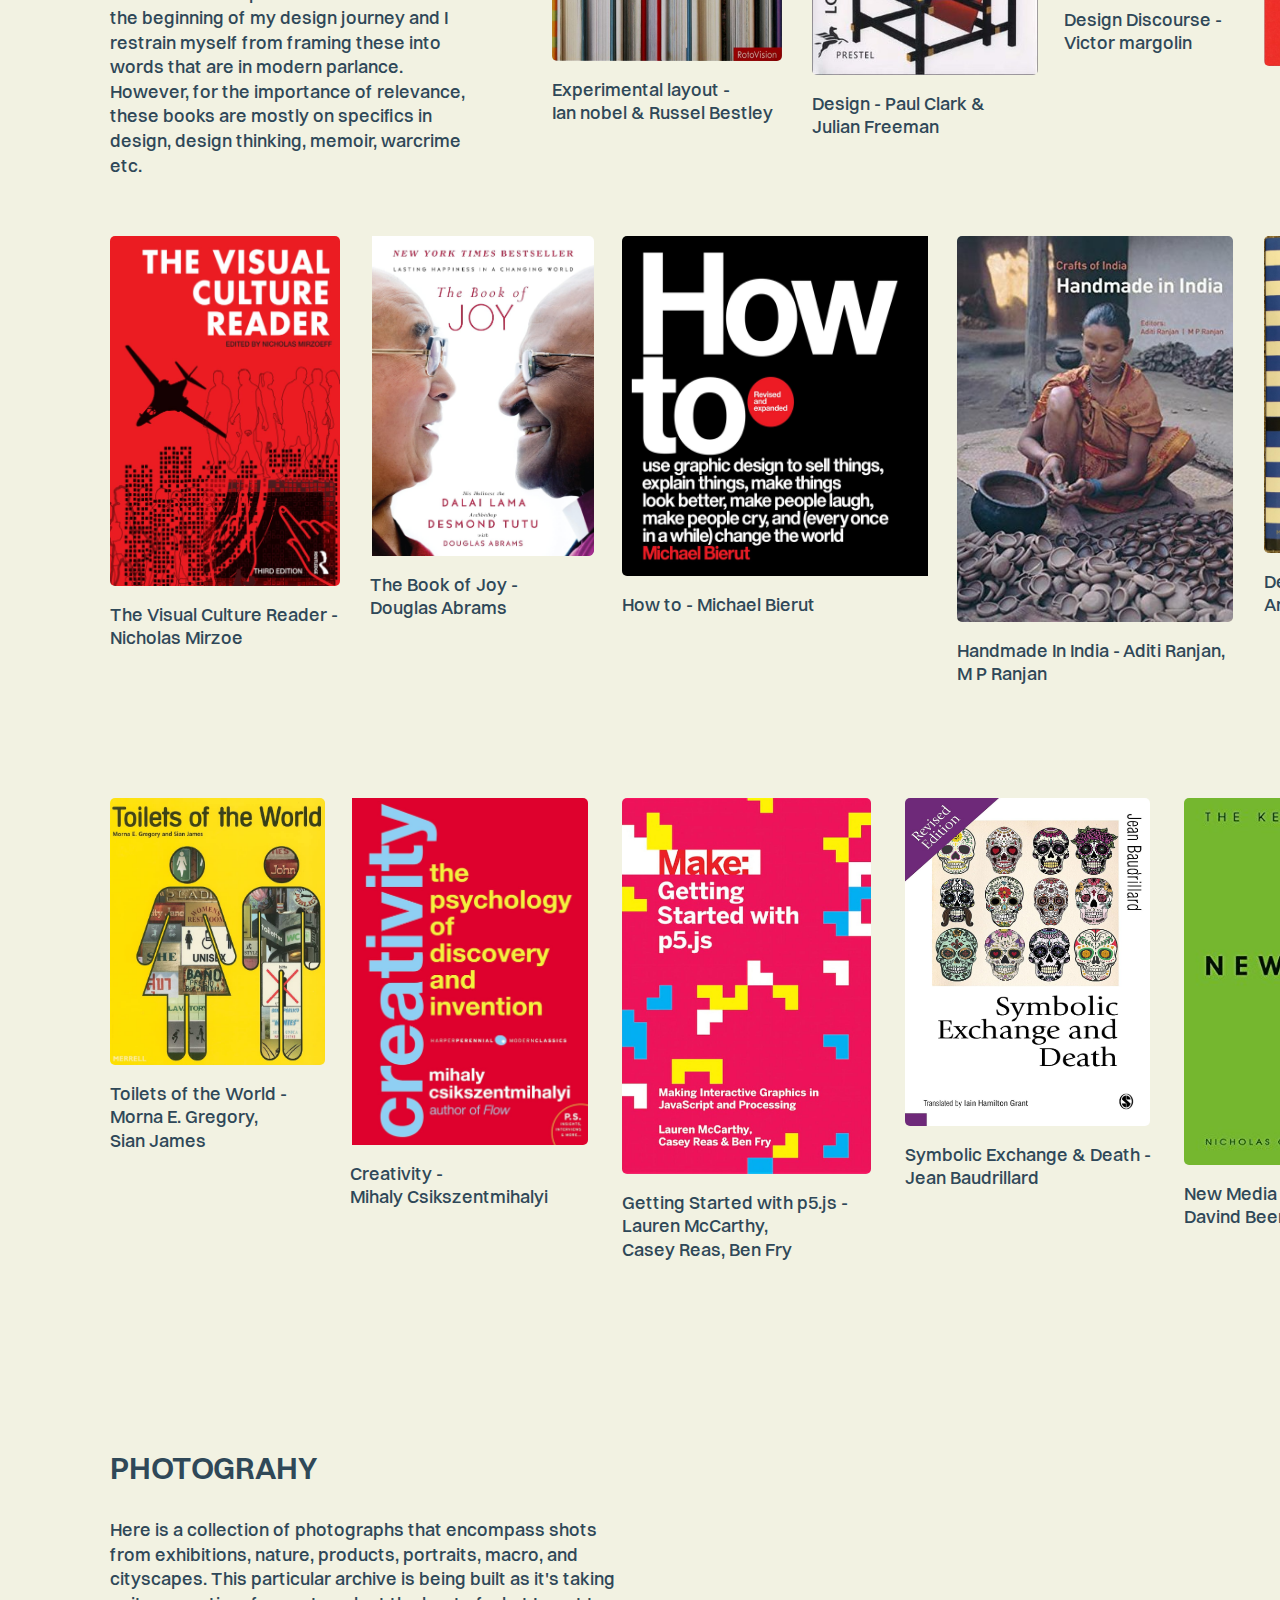
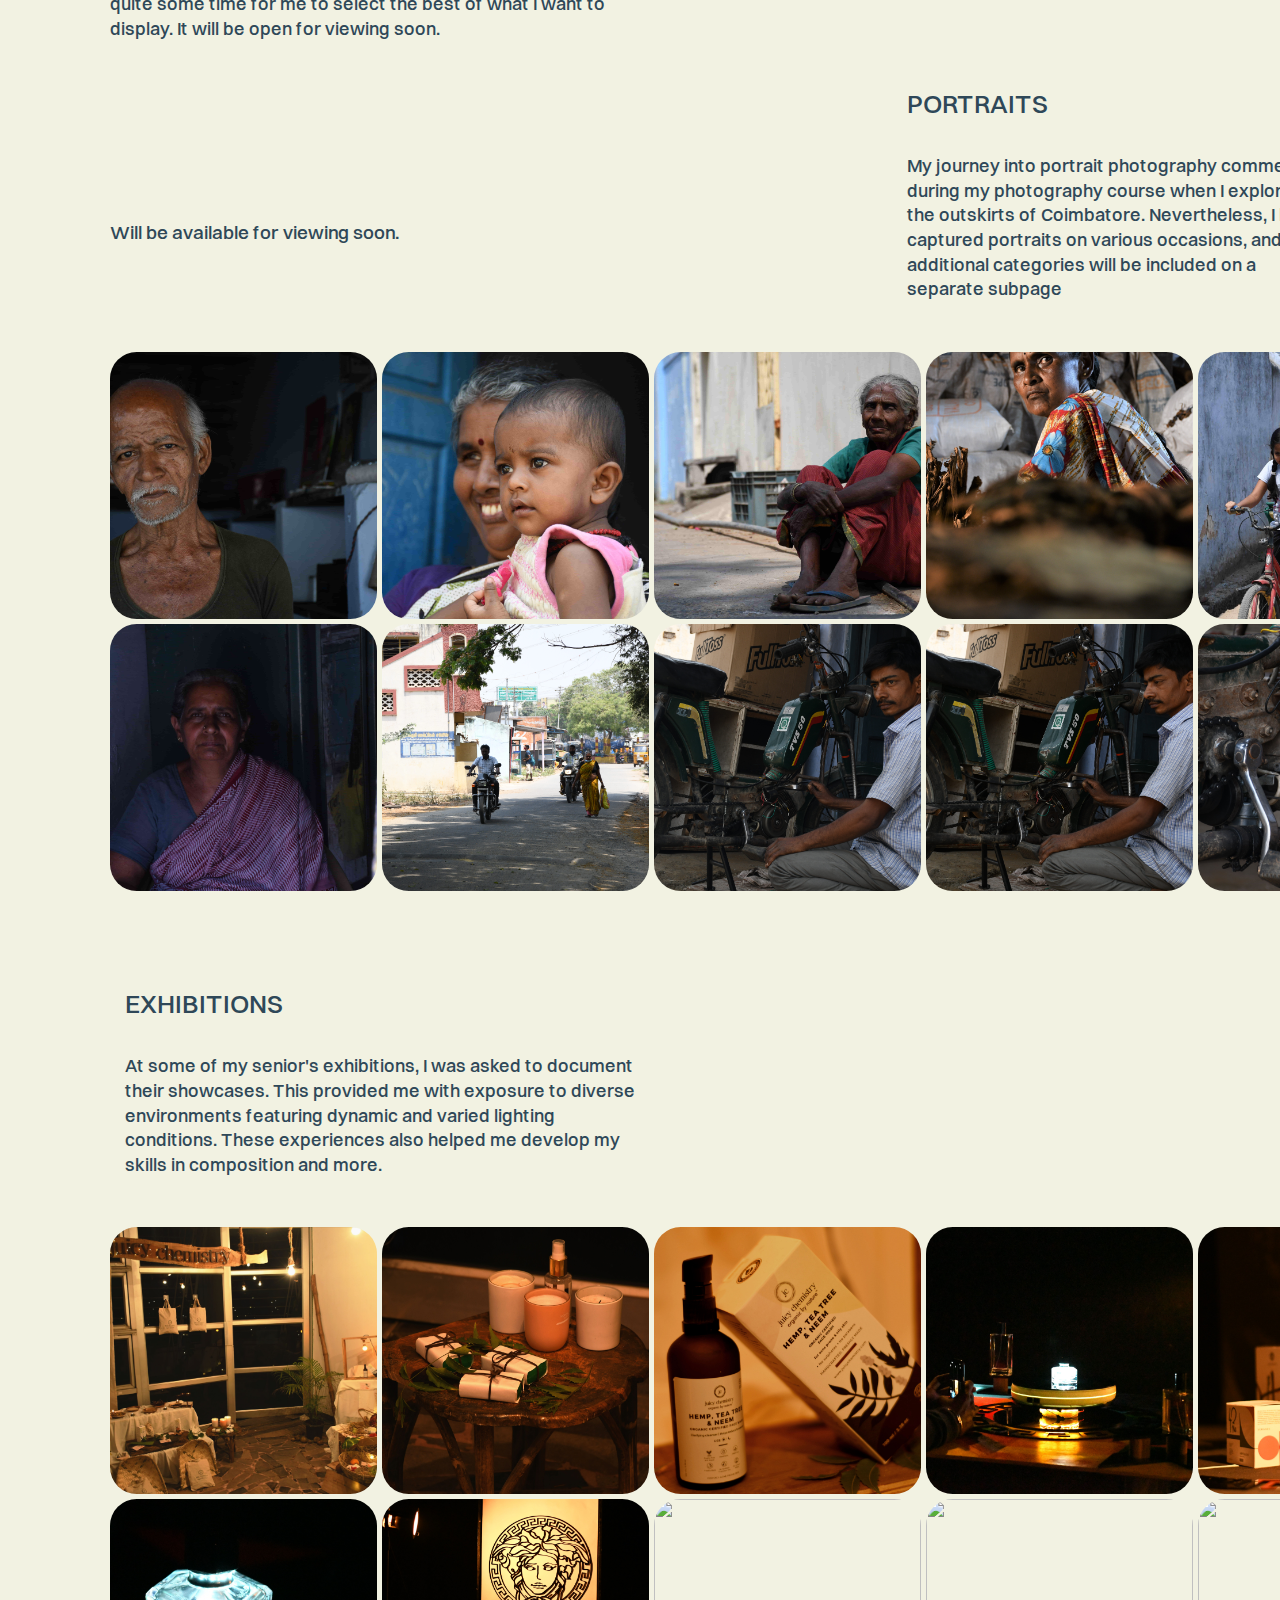
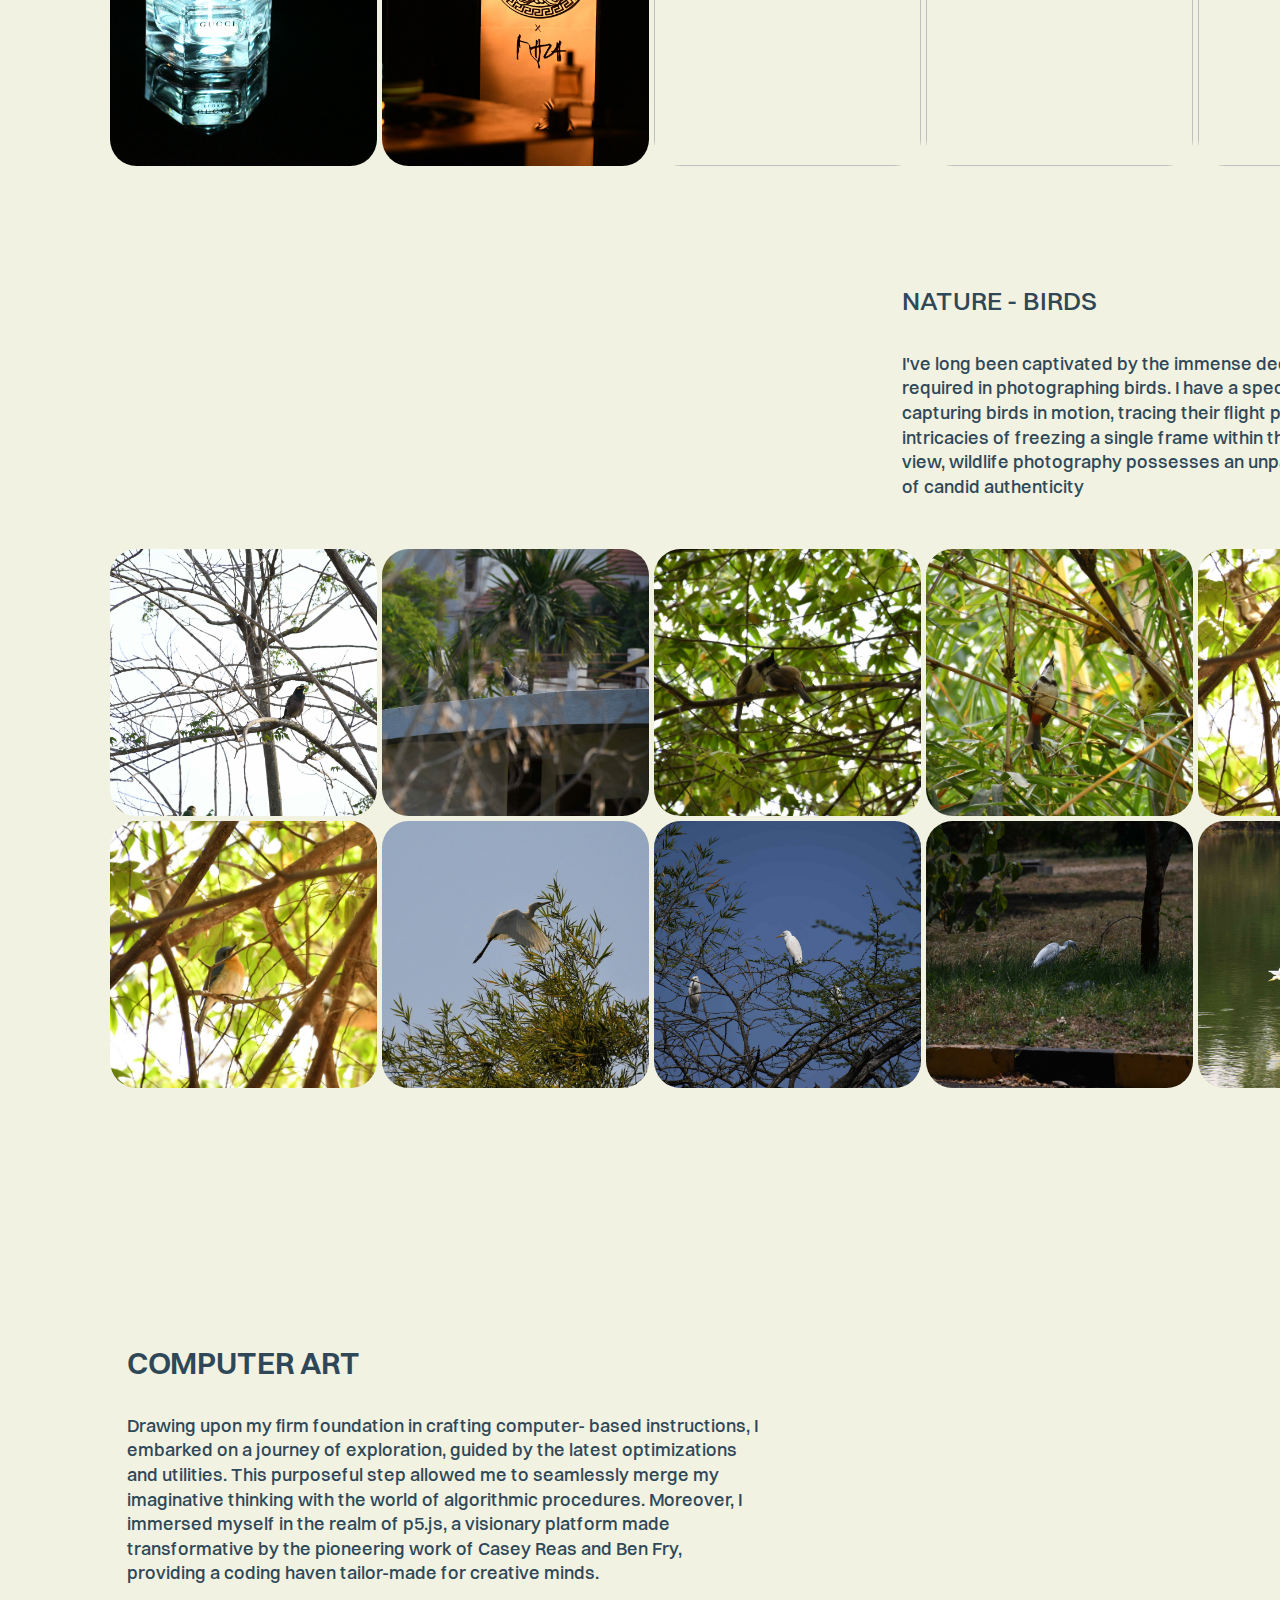
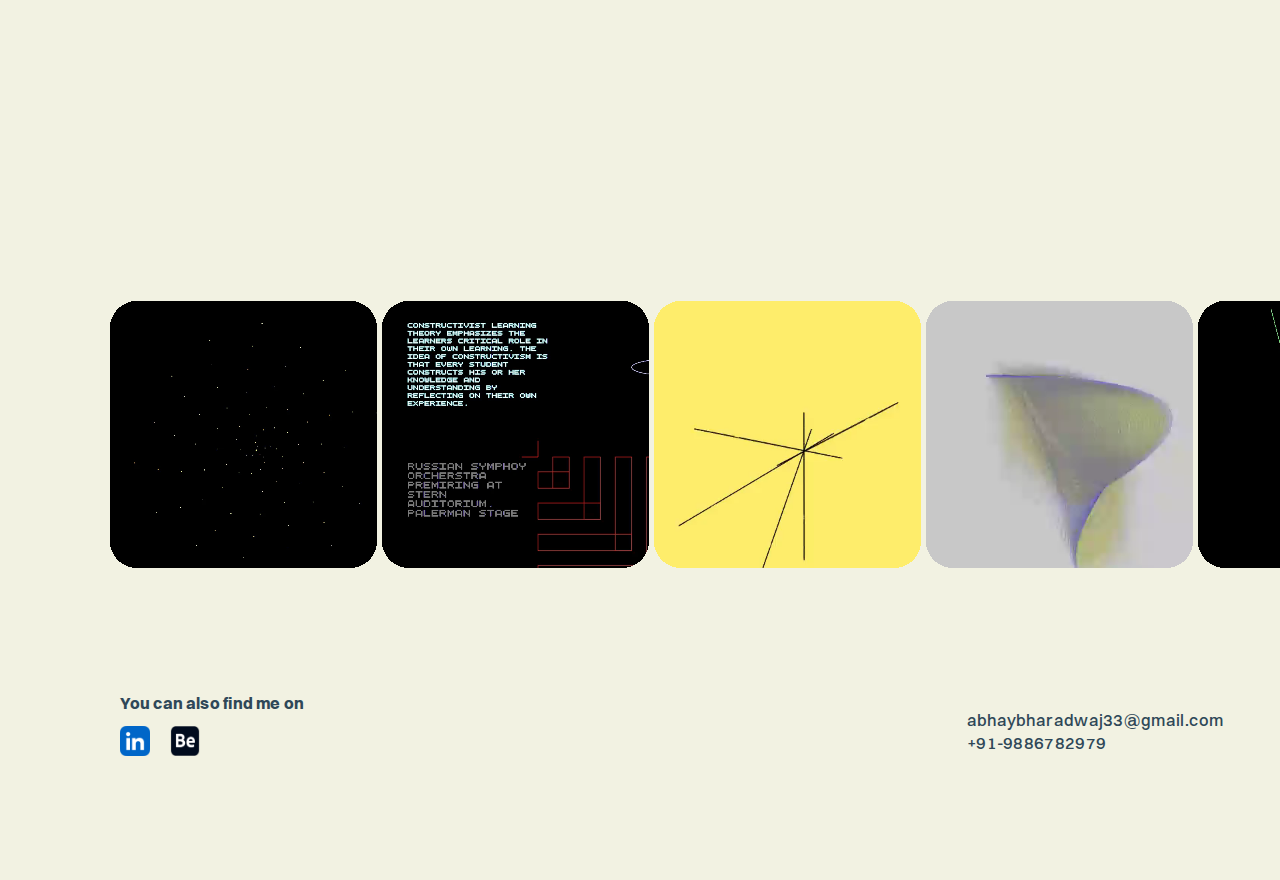
==== commit 8cf809c5: "fcs" ====
--- a/index.html
+++ b/index.html
@@ -111,17 +111,17 @@
         </div>
         <div class="tile">
           <a href="/oldroom/My Projects/visual_identity.html#harbour1">
-            <video src="/Videos/finalfinal.mp4" class="marble" width="250px" height="200px" loop muted autoplay="autoplay"></video>
+            <video src="/oldroom/Videos/finalfinal.mp4" class="ginger" width="250px" height="200px" loop muted autoplay="autoplay"></video>
         </a>
         </div>
         <div class="tile">
           <a href="/oldroom/My Projects/publication.html#turnover">
-            <video src="/Videos/ggpub.mp4" class="marble" width="250px" height="200px" loop muted autoplay="autoplay"></video>
+            <video src="/oldroom/Videos/ggpub.mp4" class="ginger" width="250px" height="200px" loop muted autoplay="autoplay"></video>
           </a>
         </div>
         <div class="tile">
           <a href="/oldroom/My Projects/dsc.html#impact">
-            <video src="/Videos/Comp 1_2.mp4" class="marble" width="250px" height="200px" loop muted autoplay="autoplay"></video>
+            <video src="/oldroom/Videos/Comp 1_2.mp4" class="ginger" width="250px" height="200px" loop muted autoplay="autoplay"></video>
           </a>
         </div>
         <div class="tile">
@@ -131,17 +131,17 @@
         </div>
         <div class="tile">
           <a href="/oldroom/My Projects/typedesign.html#current">
-            <video src="/Videos/jetjertj.mp4" class="marble" width="250px" height="200px" loop muted autoplay="autoplay"></video>
+            <video src="/oldroom/Videos/jetjertj.mp4" class="ginger" width="250px" height="200px" loop muted autoplay="autoplay"></video>
           </a>
         </div>
         <div class="tile">
           <a href="https://rvivek.live/project/museum-of-revival">
-            <video src="/Videos/museum of revival 2.mp4" class="marble1" width="250px" height="200px" loop muted autoplay="autoplay"></video>
+            <video src="/oldroom/Videos/museum of revival 2.mp4" class="marble1" width="250px" height="200px" loop muted autoplay="autoplay"></video>
           </a>
         </div>
         <div class="tile">
           <a href="https://rvivek.live/project/museum-of-revival">
-            <video src="/Videos/negaitve space(2) (1).mp4" class="marble" width="250px" height="200px" loop autoplay="autoplay" controls></video>
+            <video src="/oldroom/Videos/negaitve space(2) (1).mp4" class="ginger" width="250px" height="200px" loop autoplay="autoplay" controls></video>
           </a>
         </div>
        </div>
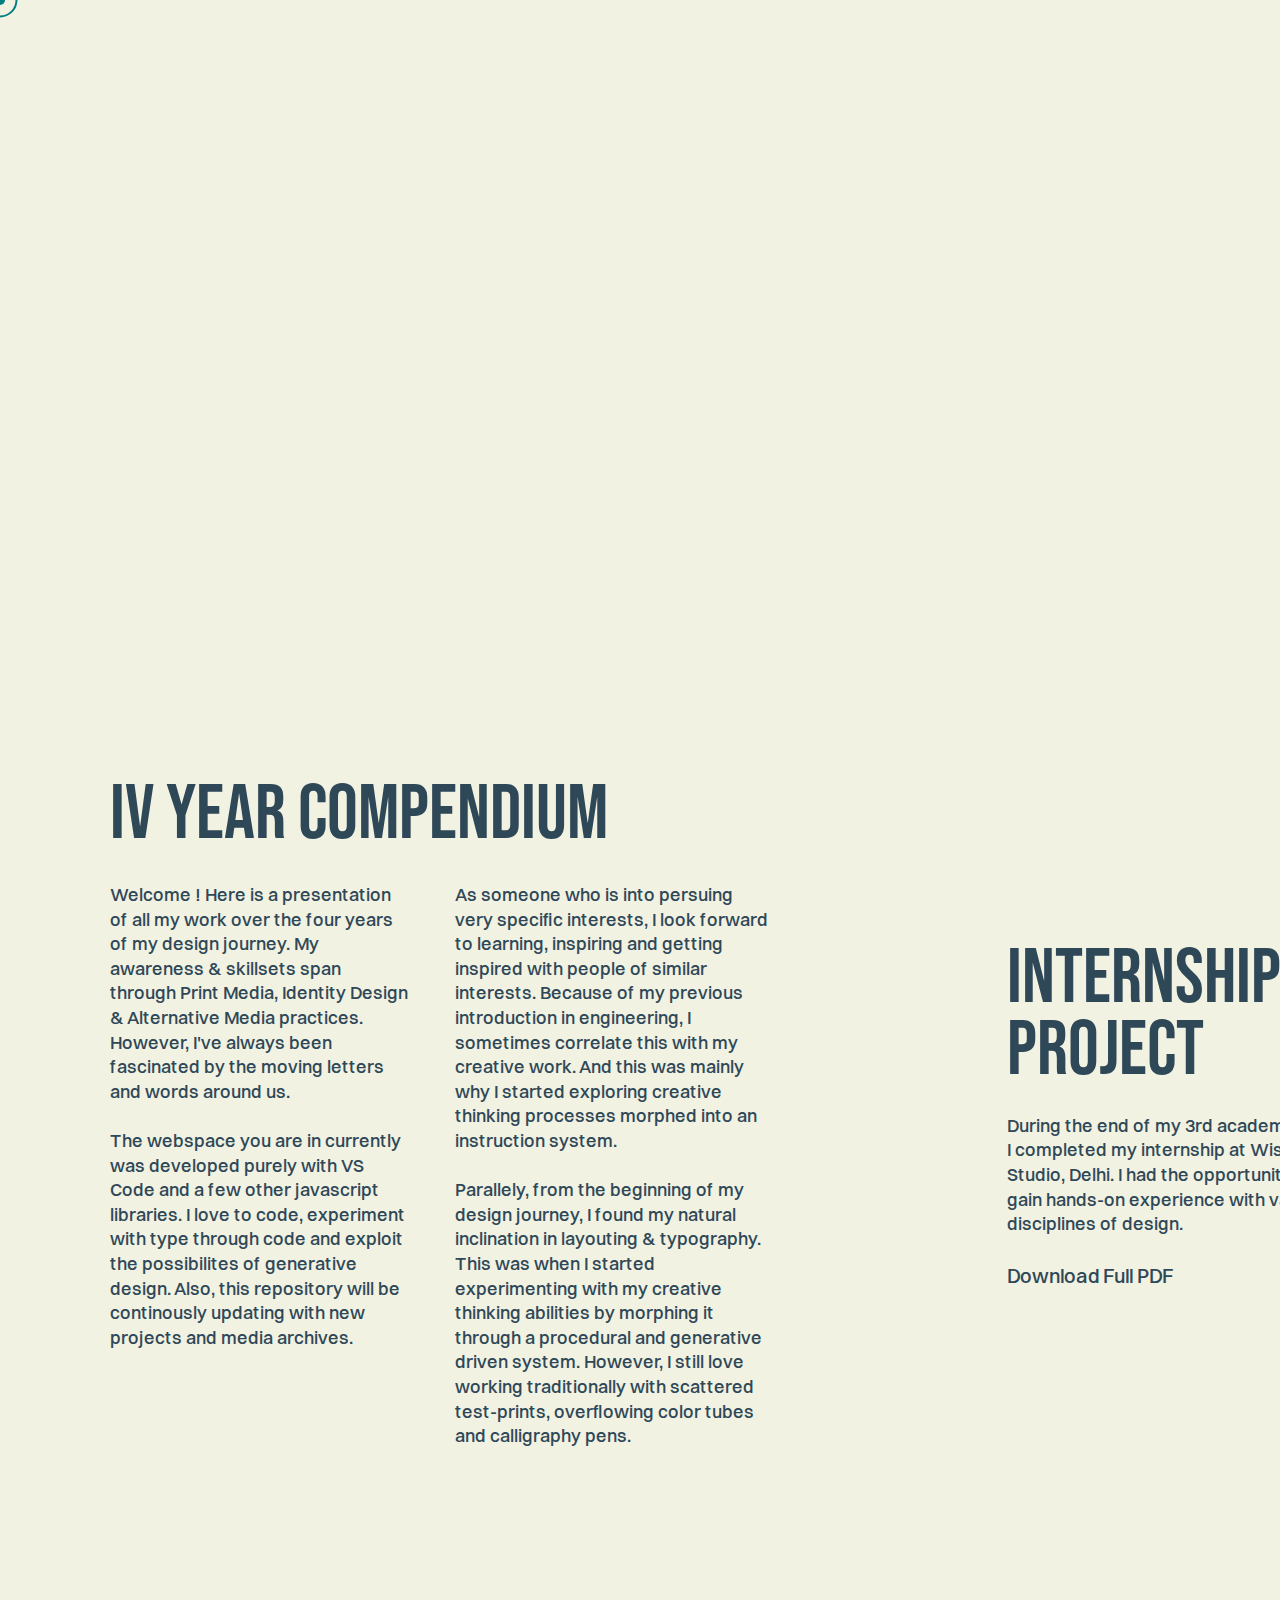
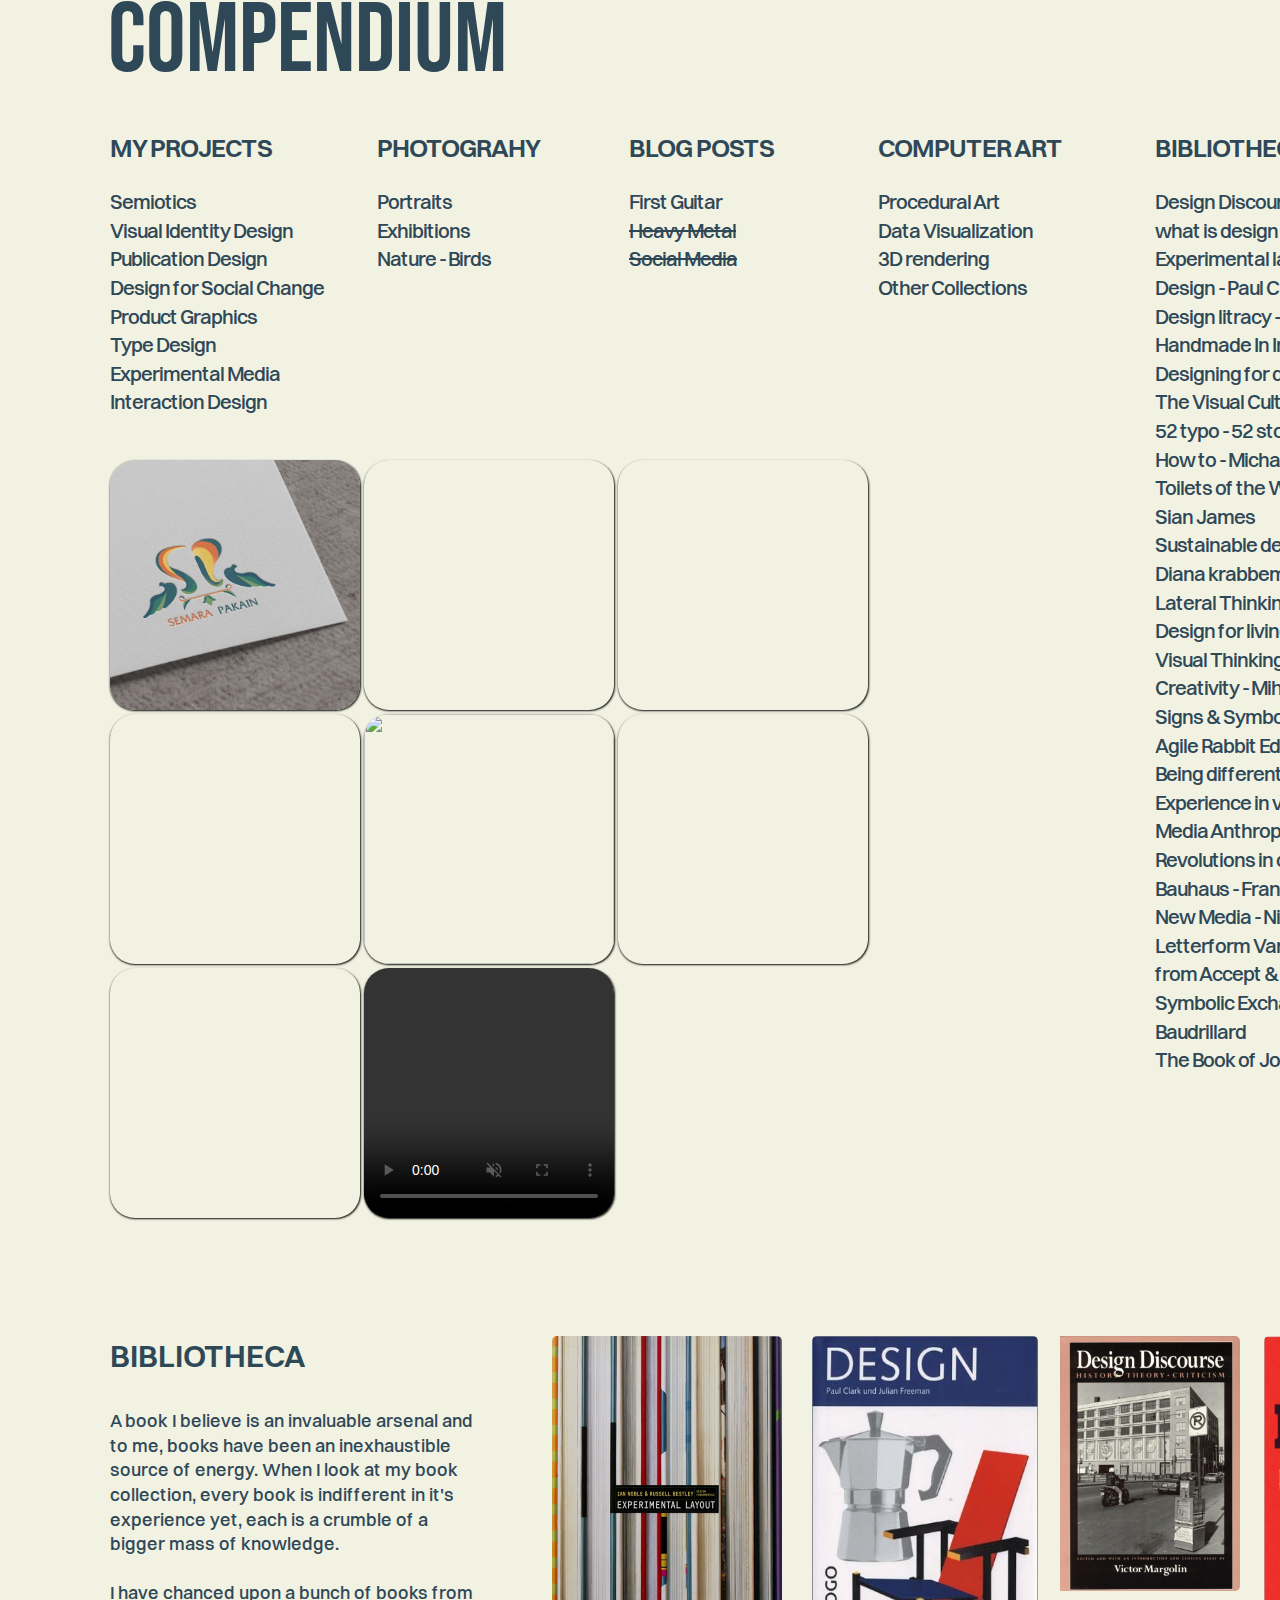
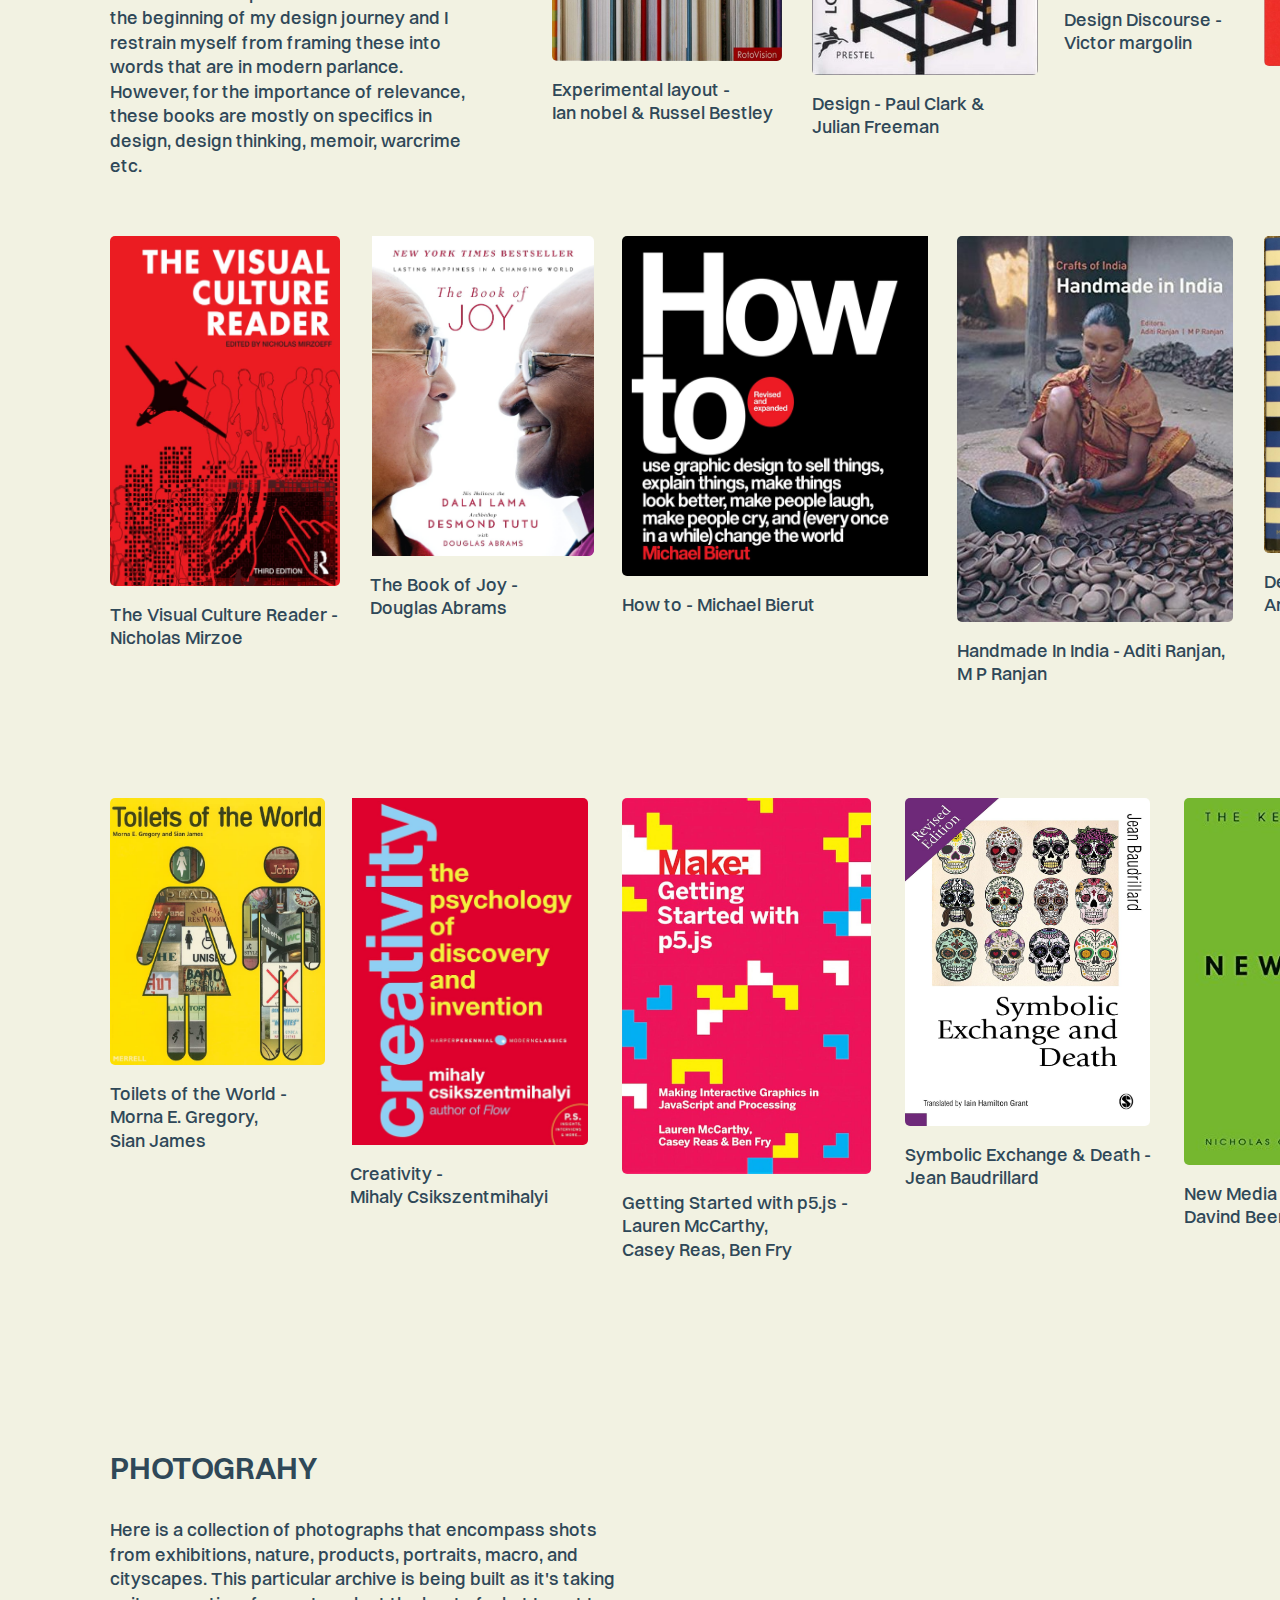
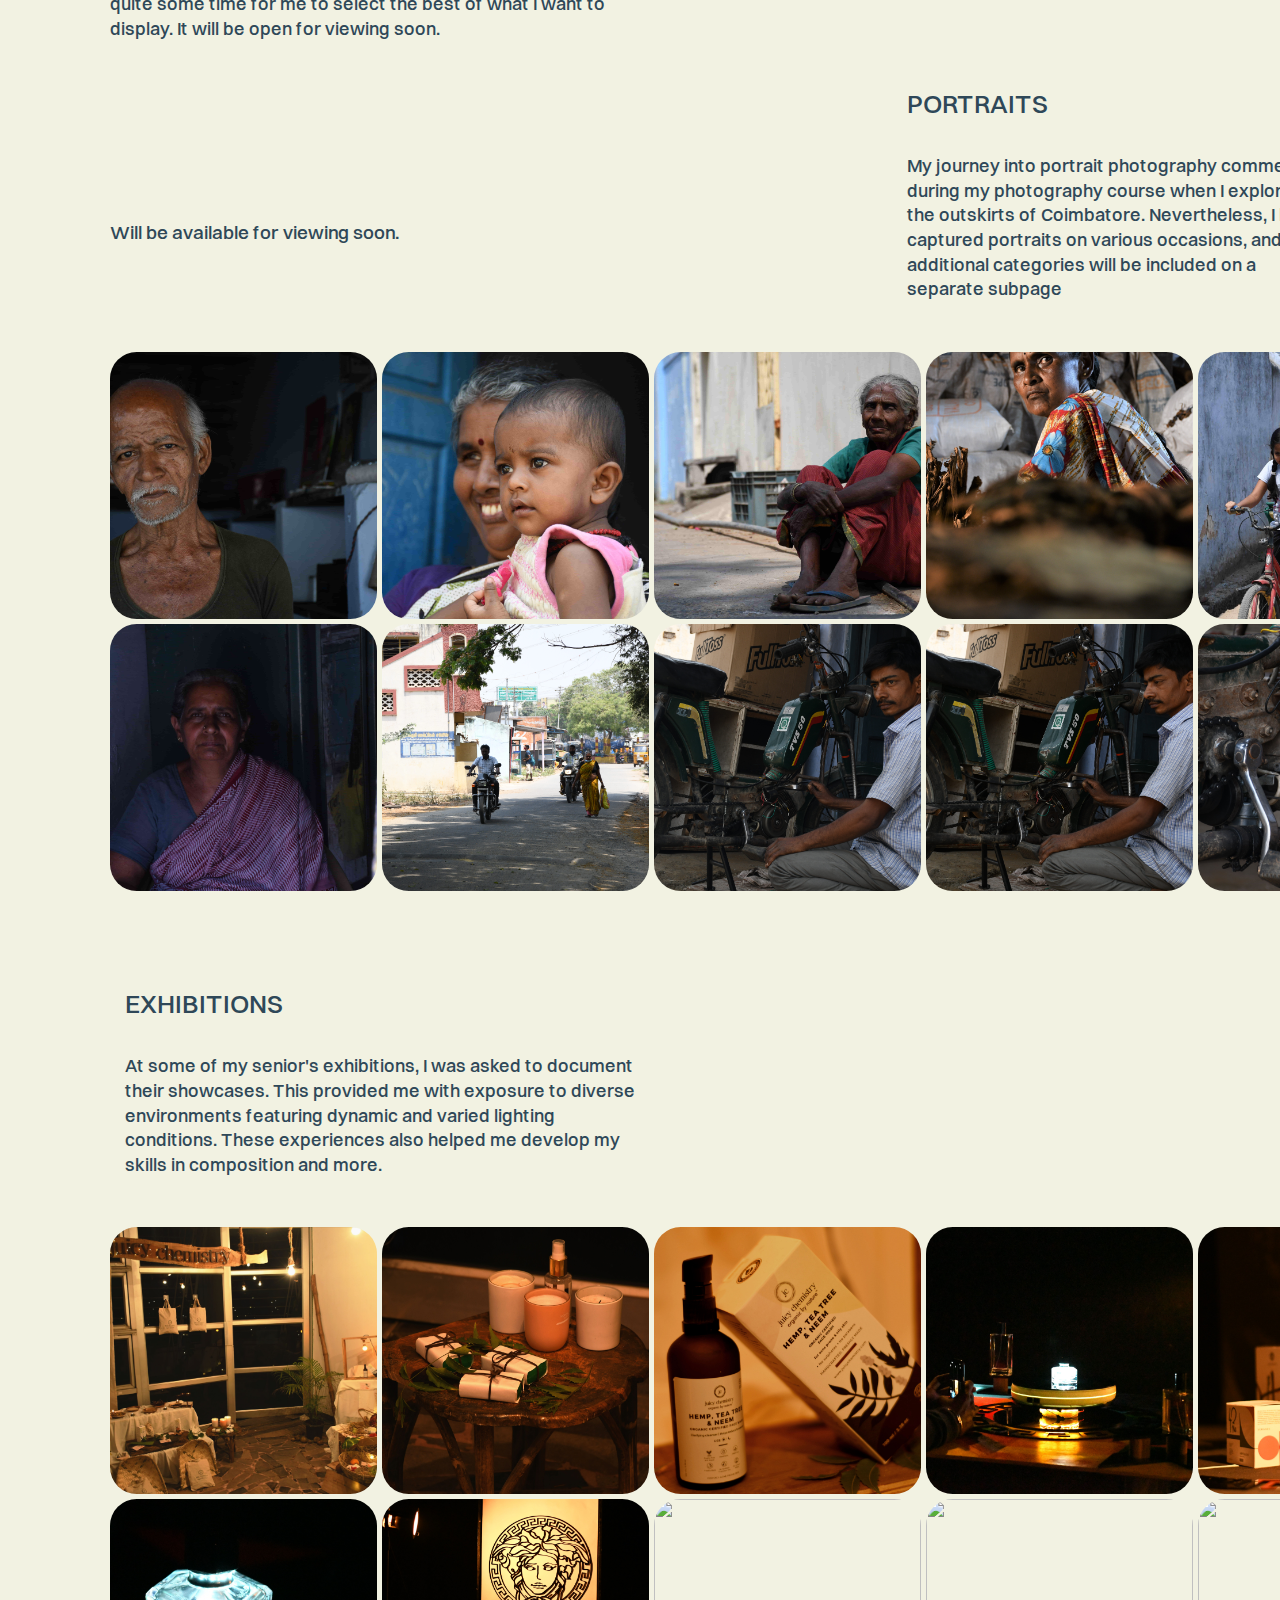
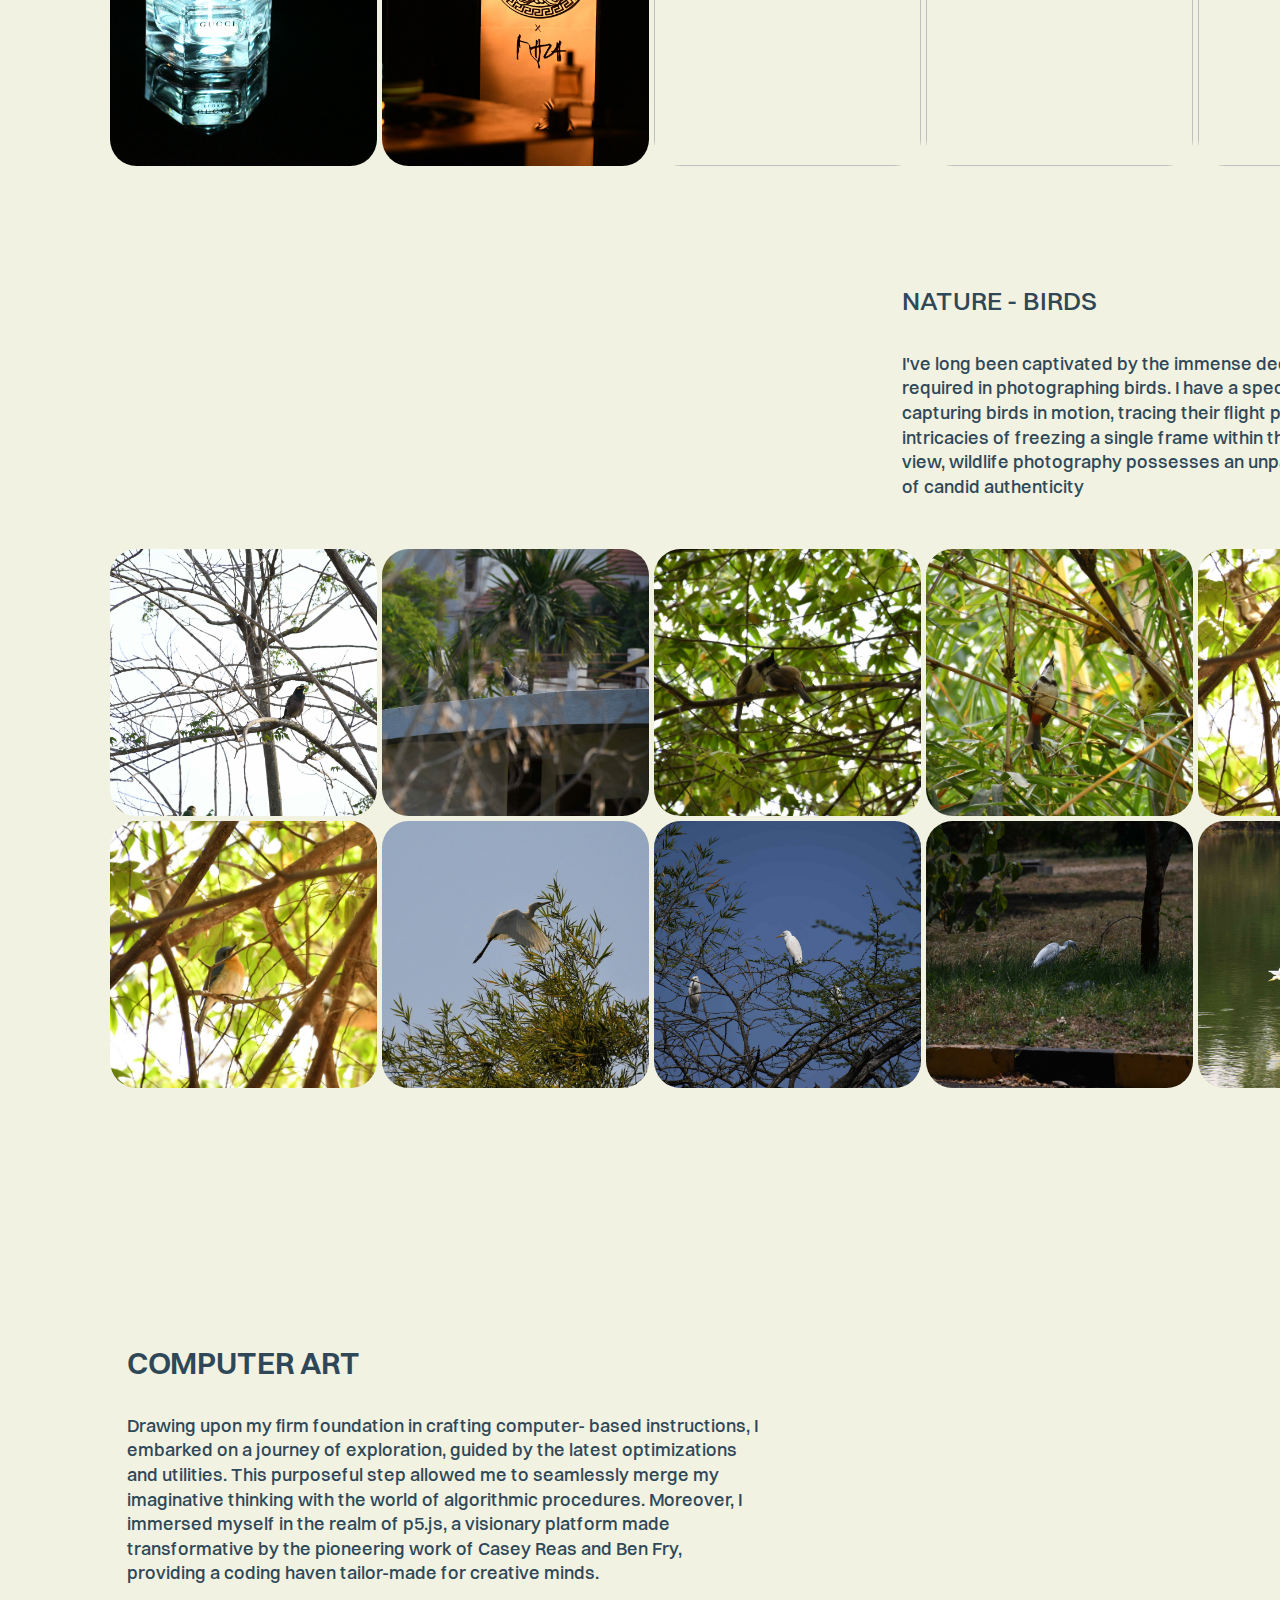
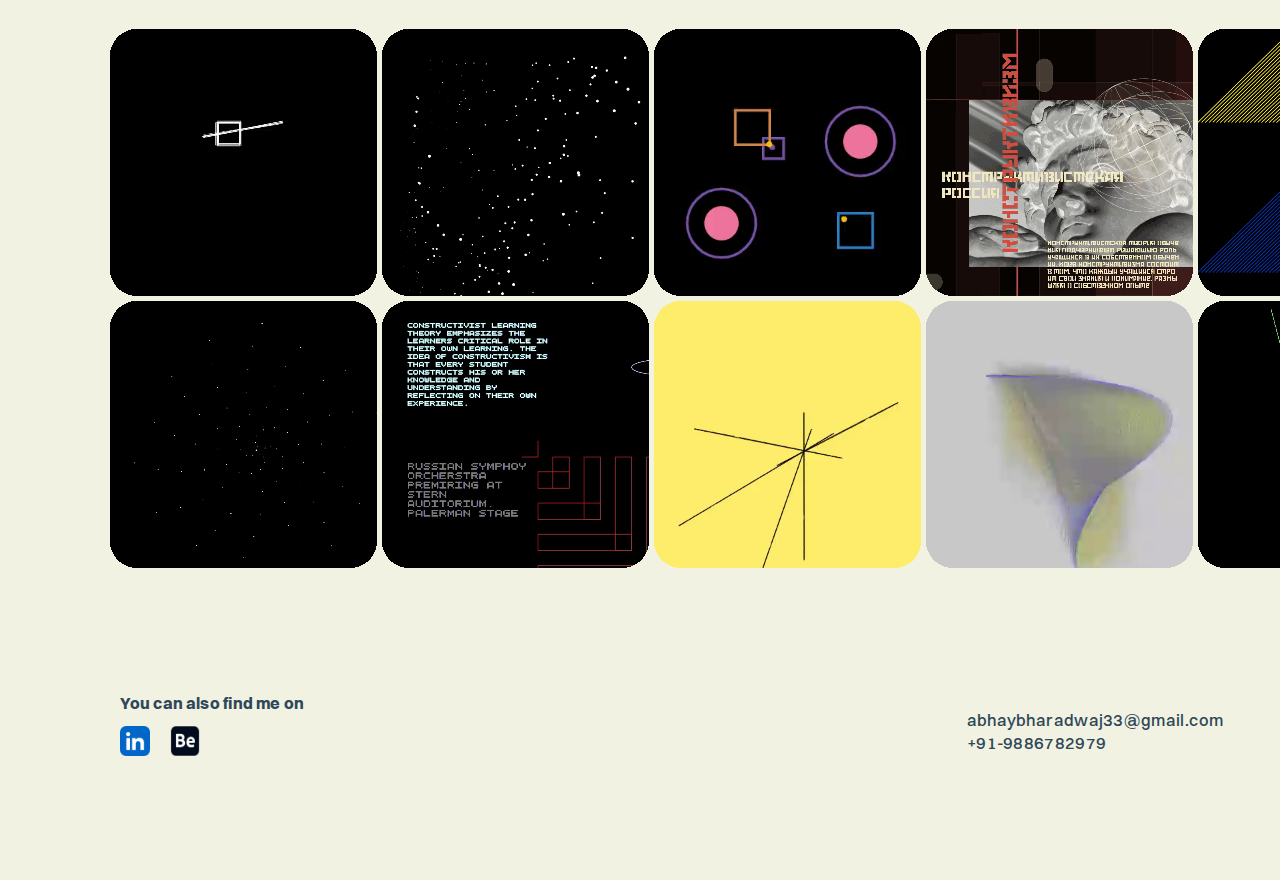
==== commit f8ff5604: "some_big_changes" ====
--- a/index.html
+++ b/index.html
@@ -86,7 +86,10 @@
   </div>
  
   <div class="repository">
-    <p class="reposit">COMPENDIUM <div id="anchor1"></div><div id="flawless"></div>
+    <p class="reposit">COMPENDIUM 
+      <div id="anchor1"></div>
+      <div id="flawless"></div>
+      <div id="gideon"></div>
     </div>
   </div>
   <div class="trim">
@@ -100,7 +103,7 @@
         <p><a class="semi" href="/oldroom/My Projects/productgraphics.html" style="text-decoration: none;">Product Graphics</a></p>
         <p><a class="semi" href="/oldroom/My Projects/typedesign.html" style="text-decoration: none;">Type Design</a></p>
         <p><a class="semii" href="https://rvivek.live/project/museum-of-revival" style="text-decoration: none;">Experimental Media</a></p>
-        <p><a class="semii" href="semiotics.html" style="text-decoration: none;">Interaction Design</a></p>
+        <p><a class="semii" href="/oldroom/My Projects/interaction_design.html" style="text-decoration: none;">Interaction Design</a></p>
         <p></br></br></p>
       </div>
       <div class="tileselector">
@@ -140,8 +143,8 @@
           </a>
         </div>
         <div class="tile">
-          <a href="https://rvivek.live/project/museum-of-revival">
-            <video src="/oldroom/Videos/negaitve space(2) (1).mp4" class="ginger" width="250px" height="200px" loop autoplay="autoplay" controls></video>
+          <a href="/oldroom/My Projects/interaction_design.html#interr">
+            <video src="/oldroom/Videos/negaitve space(2) (1).mp4" class="ginger" width="250px" height="200px" loop muted autoplay="autoplay" controls></video>
           </a>
         </div>
        </div>
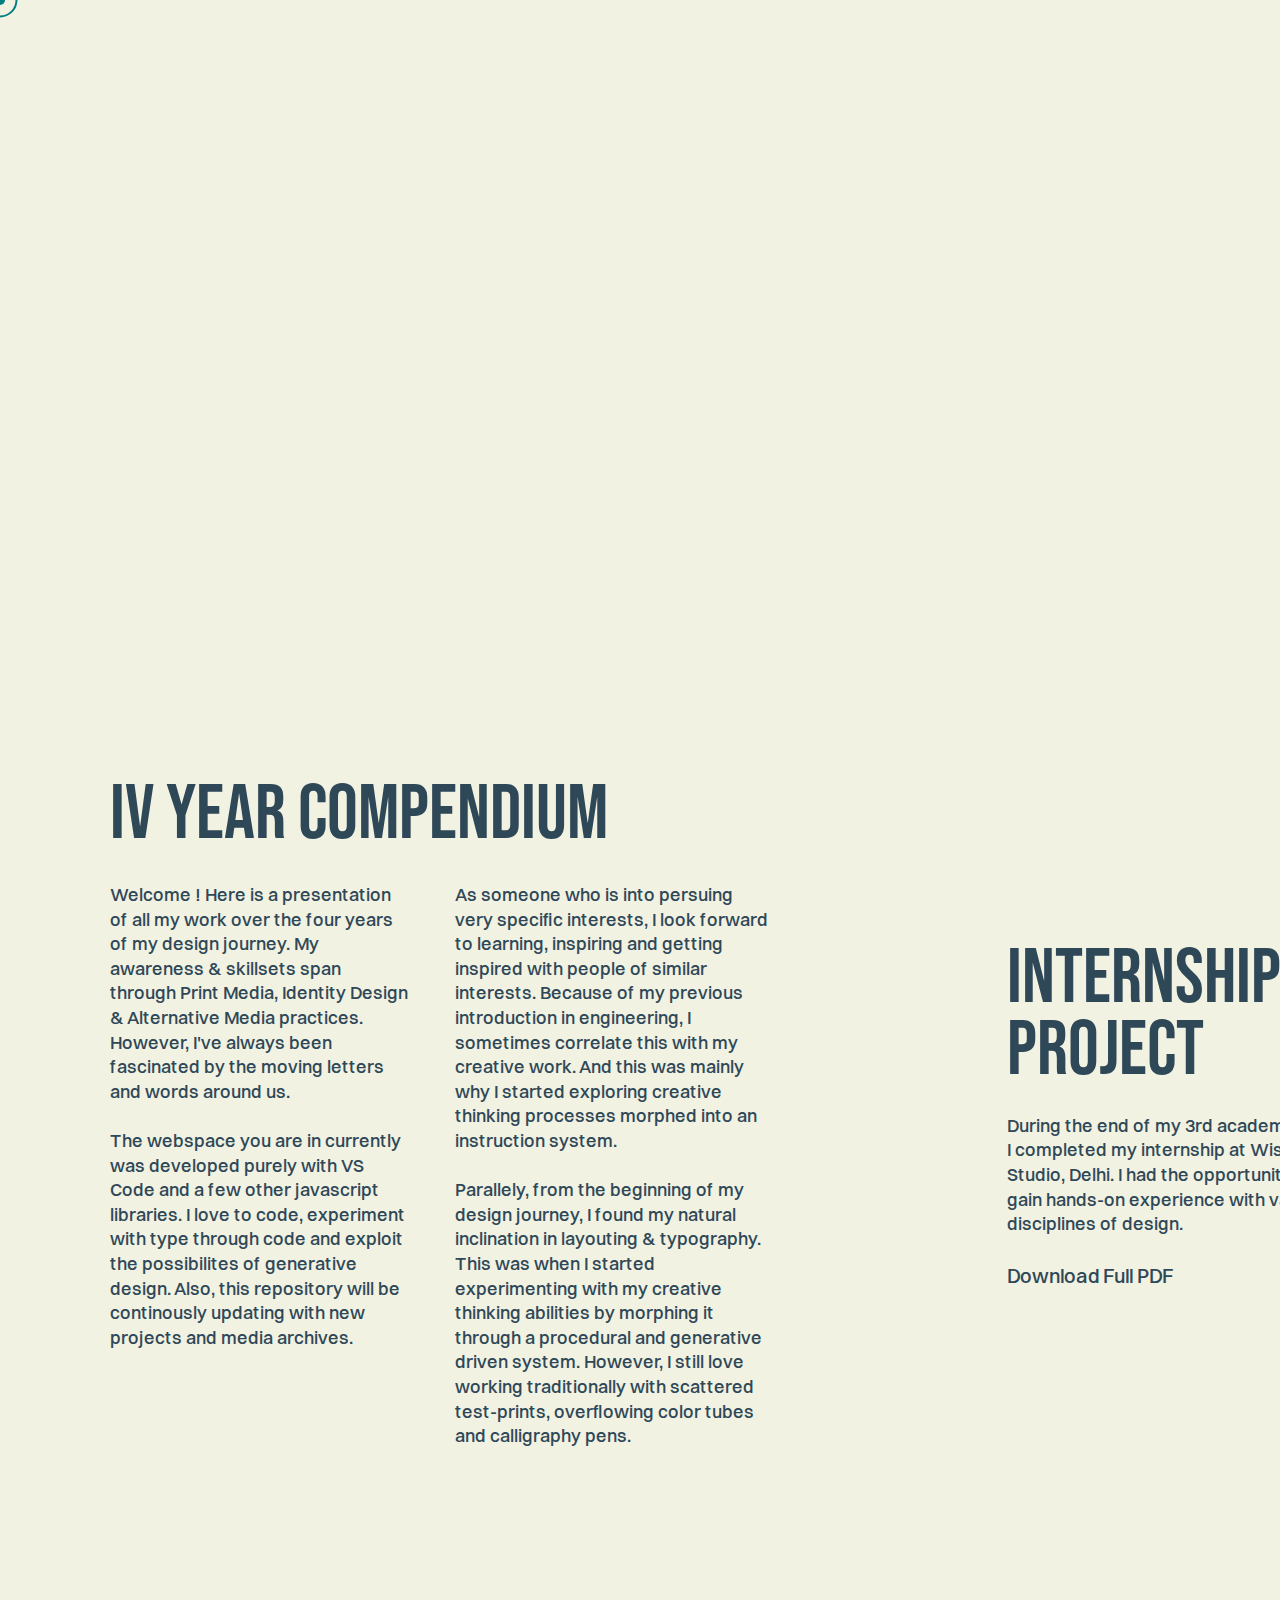
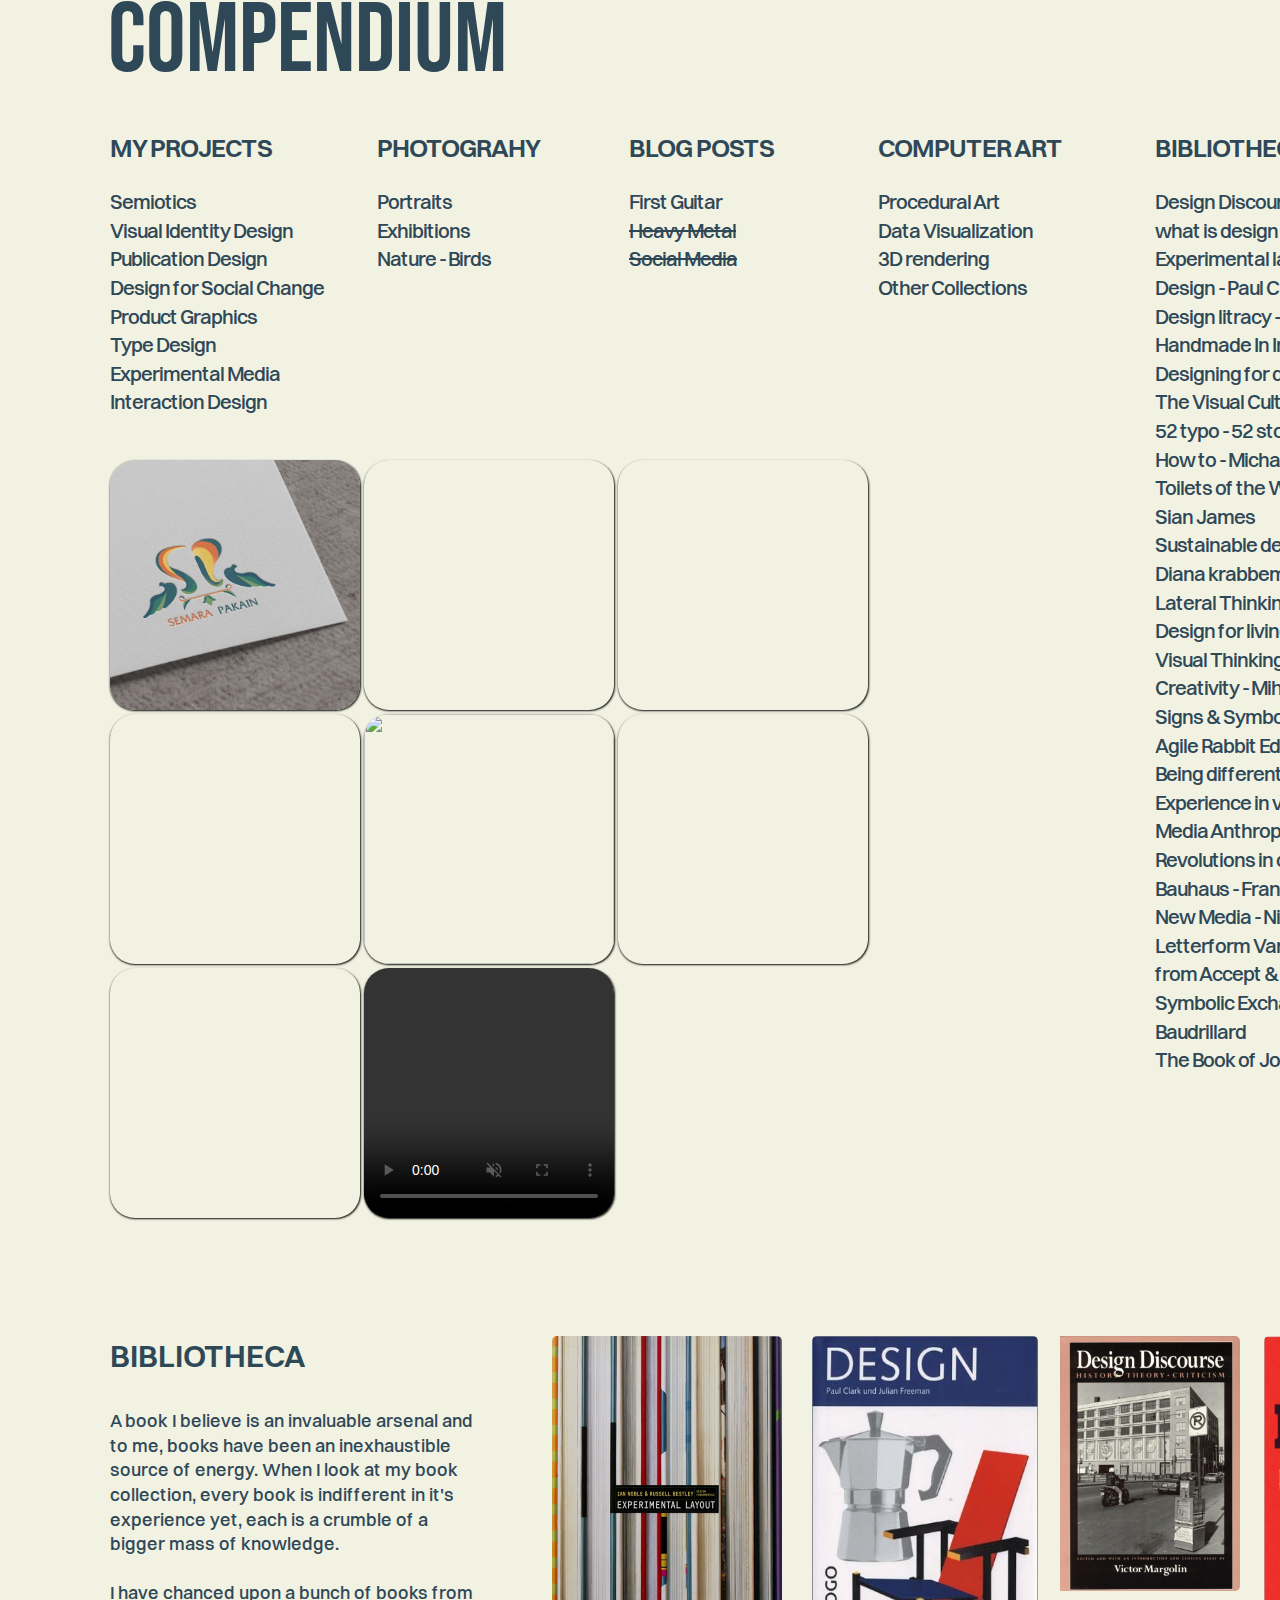
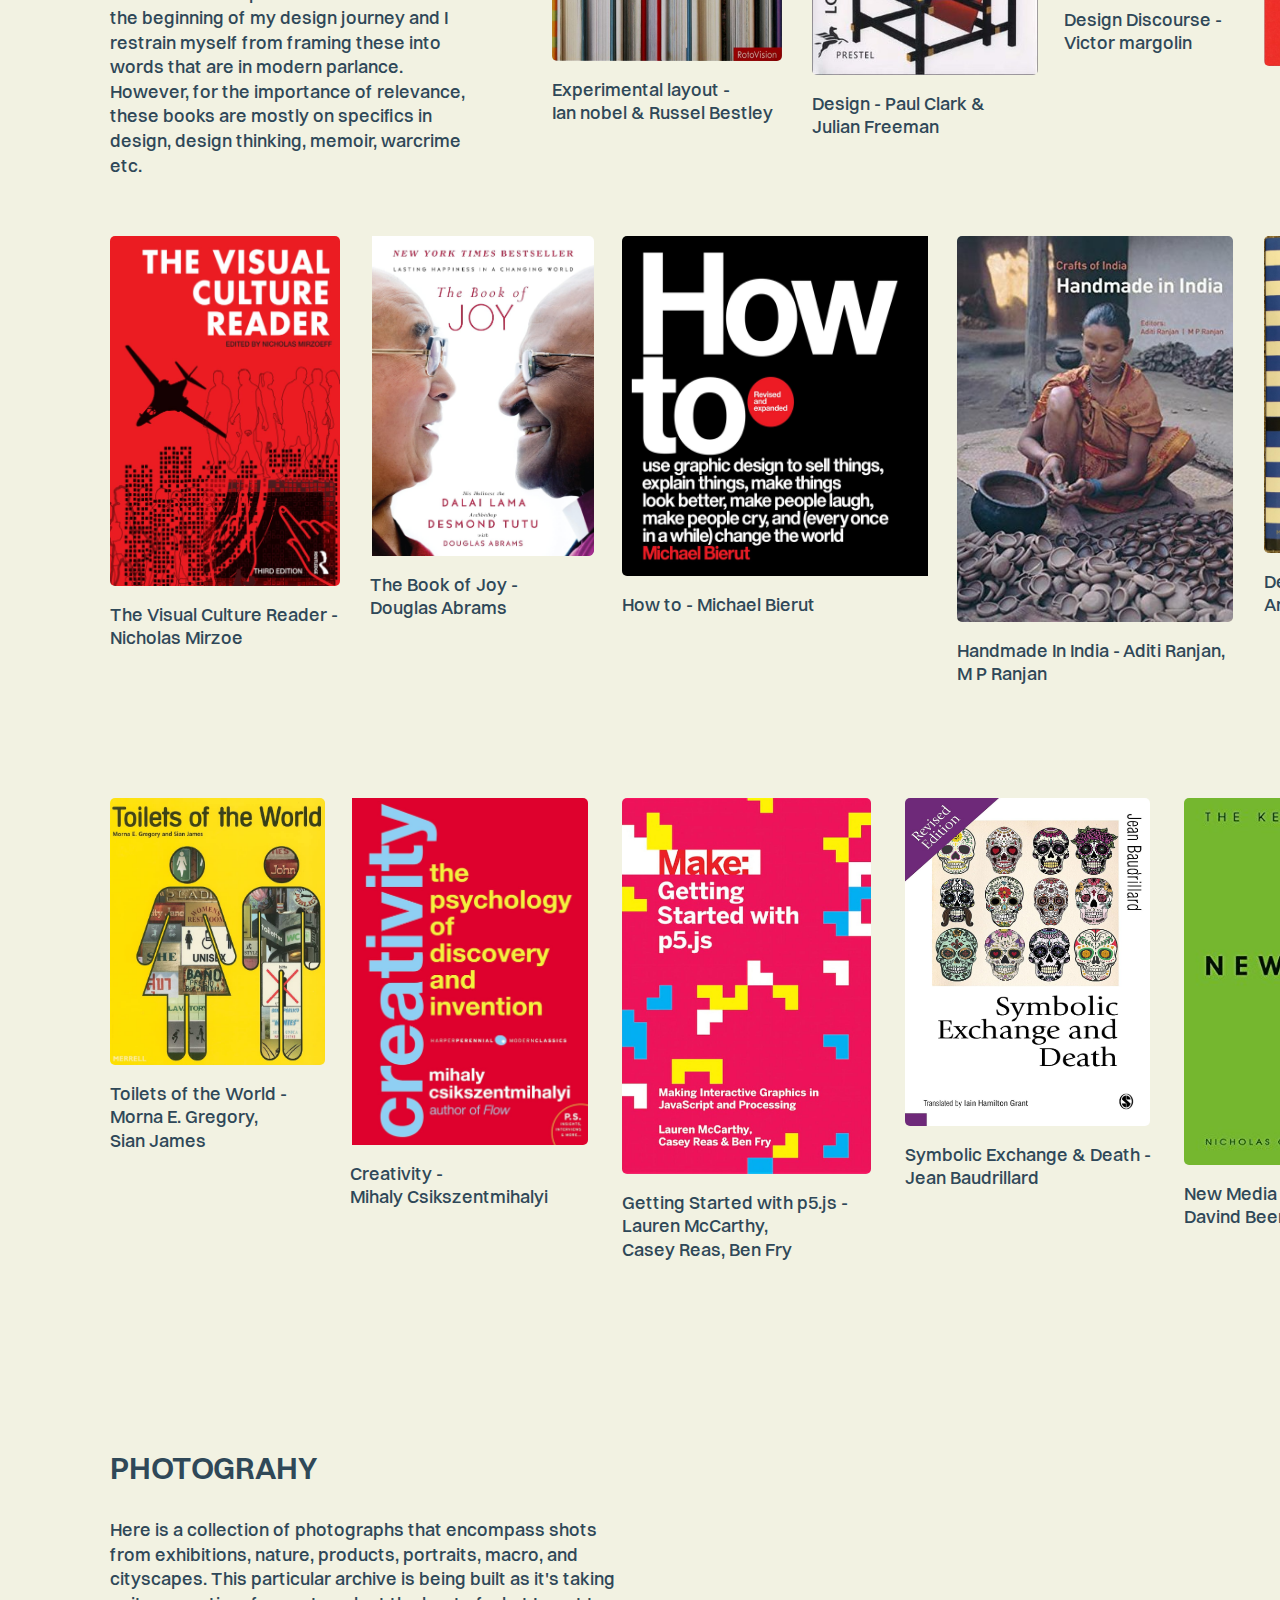
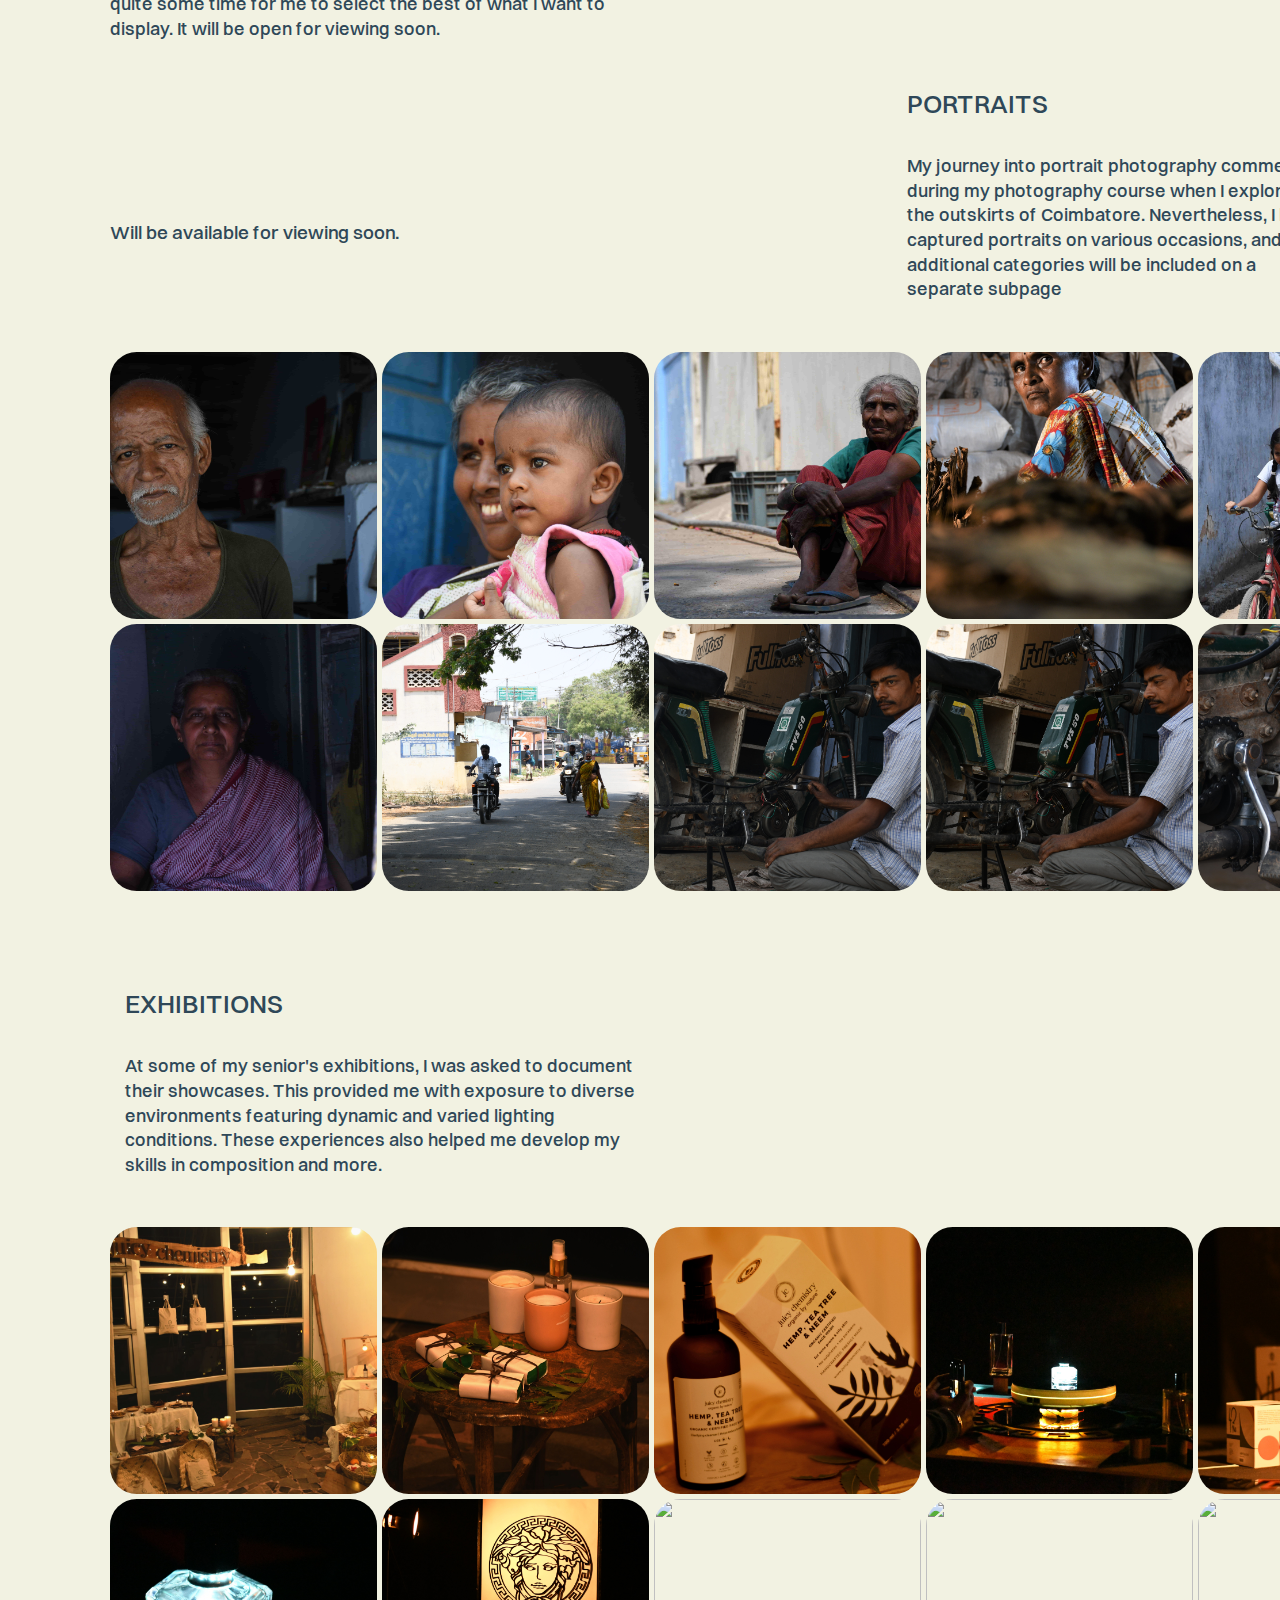
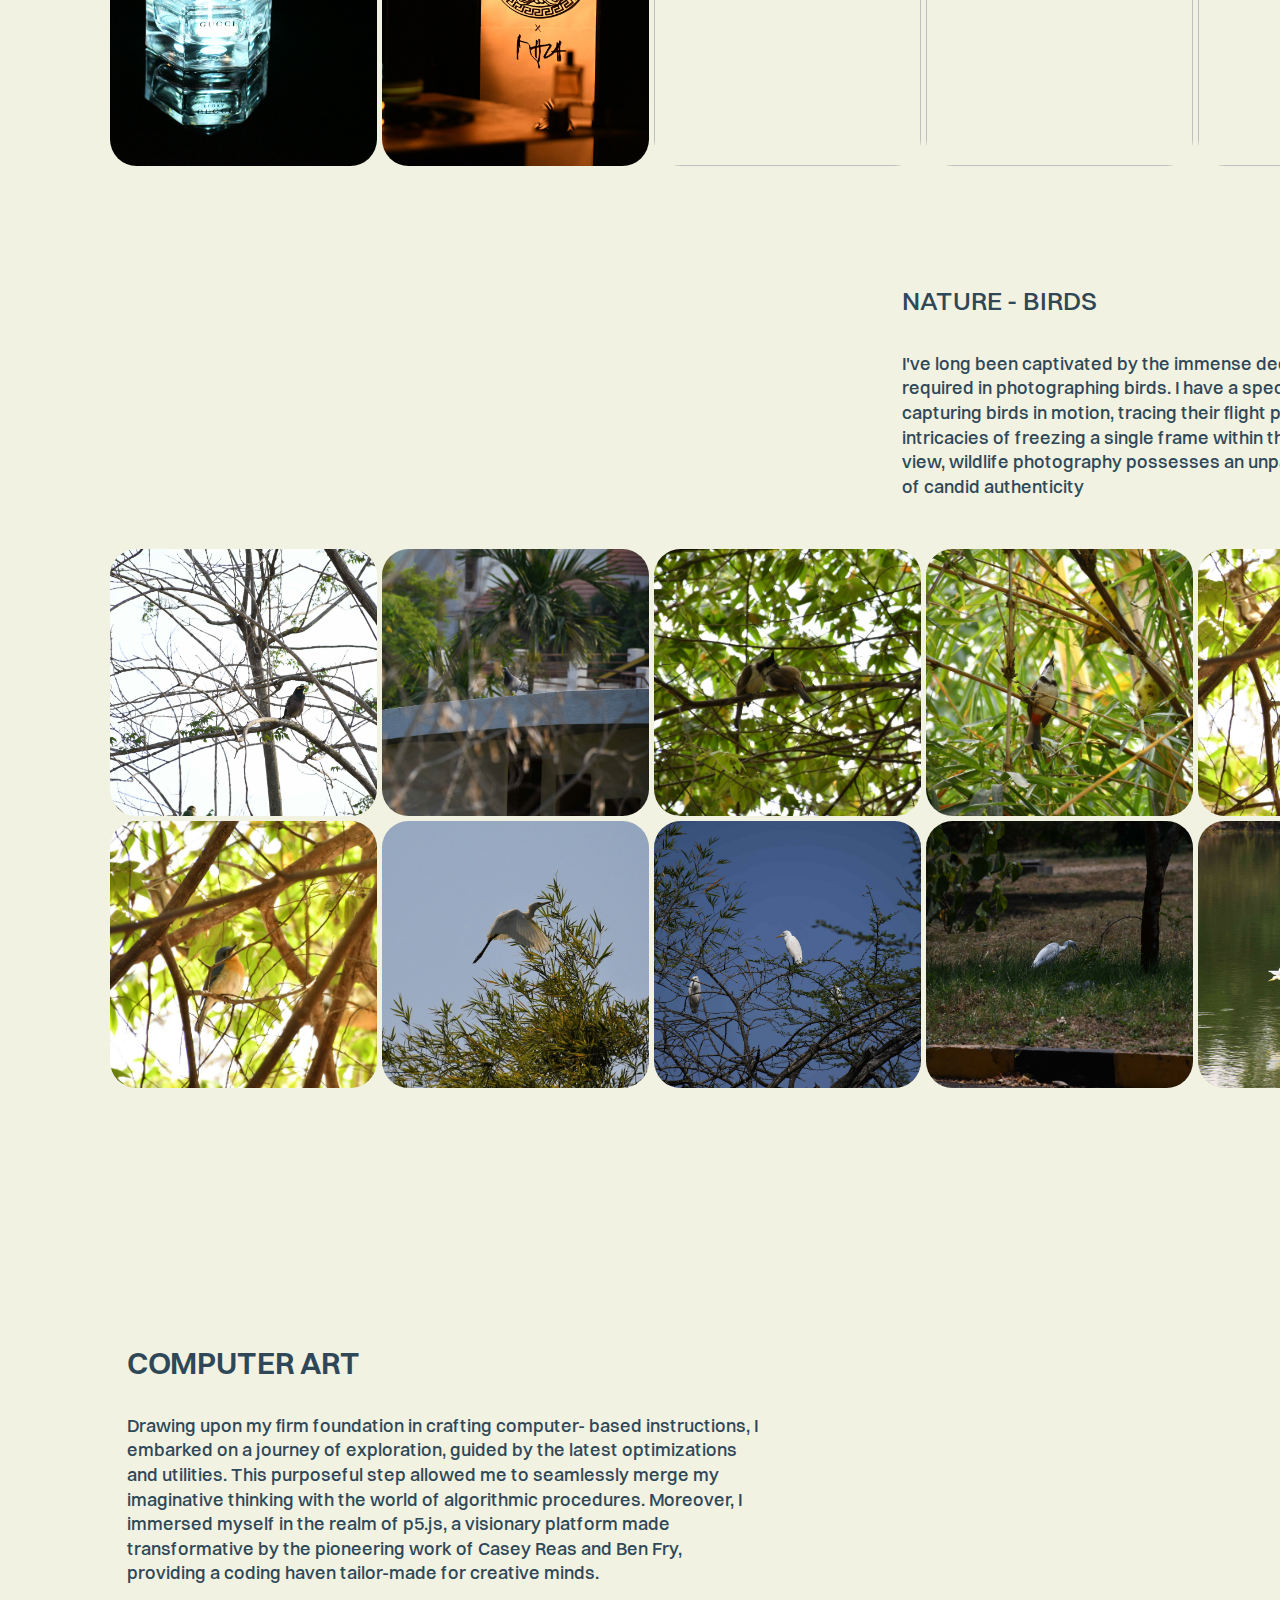
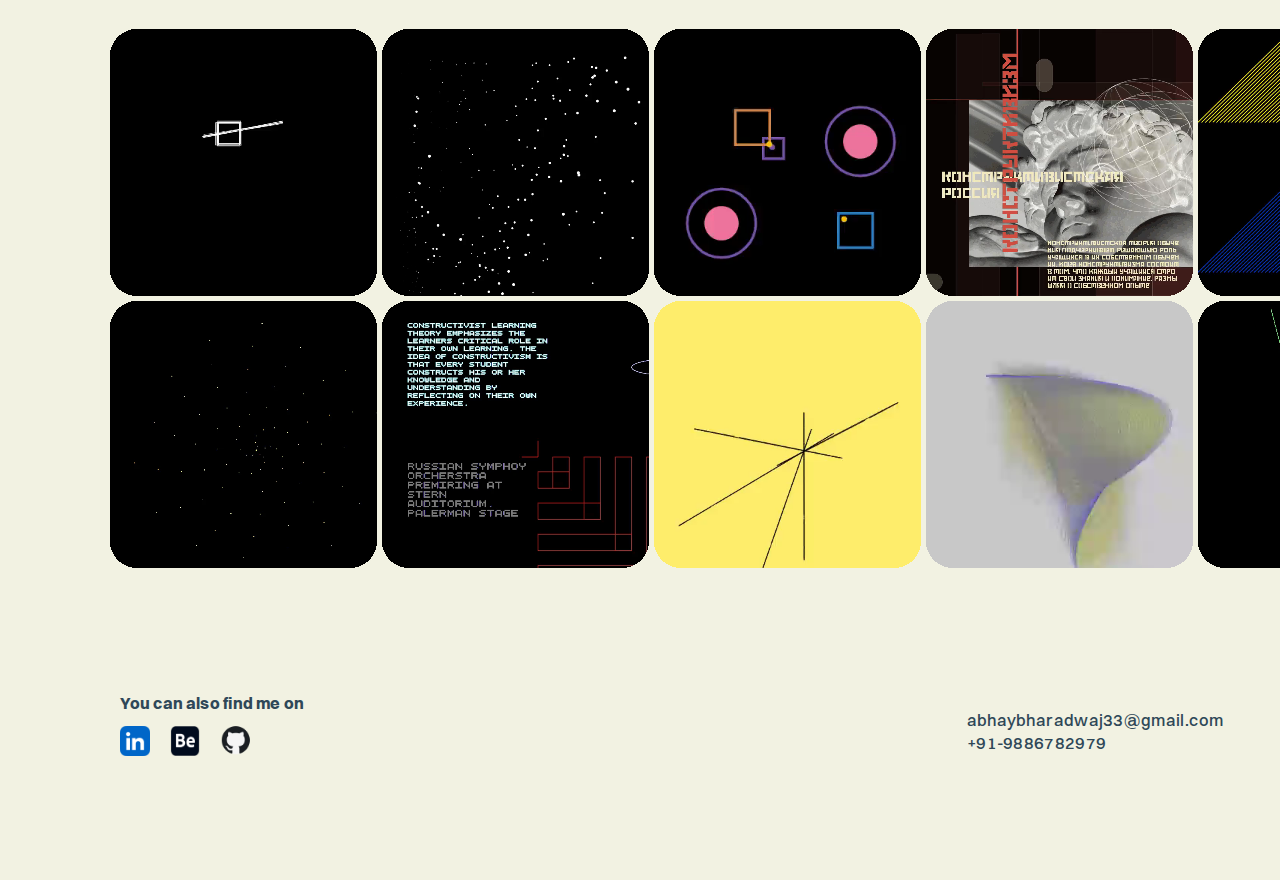
==== commit 333f5965: "h" ====
--- a/index.html
+++ b/index.html
@@ -495,6 +495,11 @@
       </div>
         <a href="https://www.behance.net/abhaybharadwaj1/projects" target="_blank">
           <img class = "Behance-Logo" src="Images/Behance-Logo.png" width="50px" height="50px"></a>
+          <div class="con">
+            <a href="https://github.com/abhbwj99" target="_blank">
+              <img class = "linkedin-logo" src="Images/github-icon-2048x2048-zra4hqic.png" width="50px" height="50px">
+            </a>
+          </div>
     </div>
   </div>
   <div class="foot">
